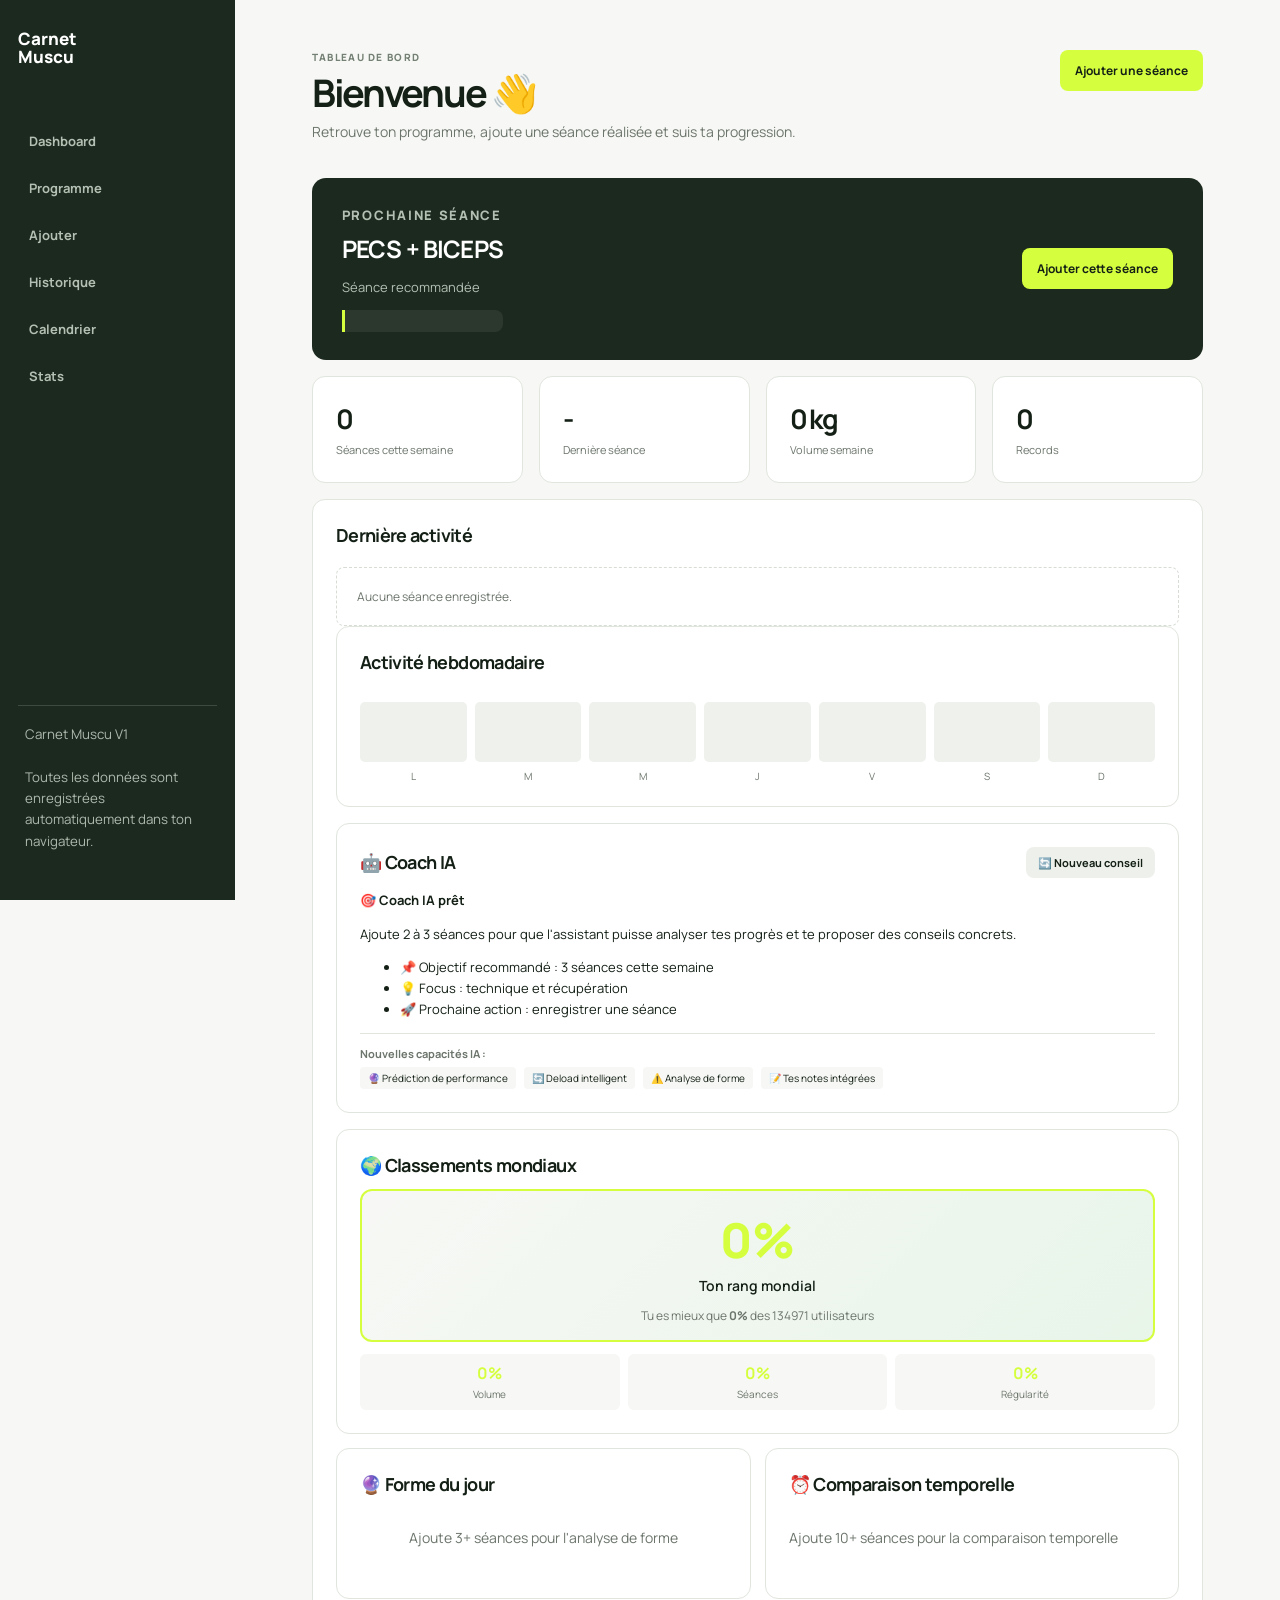
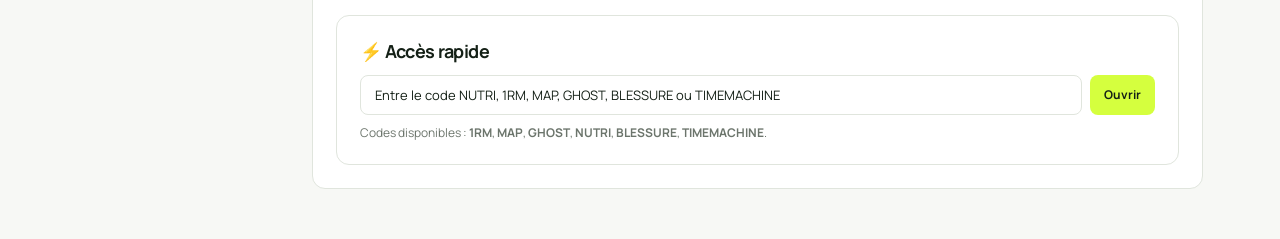
==== index.html @ 8e698a78 "Add files via upload" ====
<!DOCTYPE html>
<html lang="fr">
<head>
    <meta charset="UTF-8">
    <meta name="viewport" content="width=device-width, initial-scale=1.0">
    <title>Carnet Muscu</title>

    <link rel="stylesheet" href="styles.css?v=125">
    
    <!-- Icône pour appli web -->
    <link rel="icon" href="favicon.svg" type="image/svg+xml">
    <link rel="apple-touch-icon" href="favicon.svg">
    <link rel="shortcut icon" href="favicon.svg" type="image/svg+xml">
    
    <!-- Manifest pour PWA -->
    <link rel="manifest" href="manifest.json">
    <meta name="theme-color" content="#1a1a1a">
    <meta name="apple-mobile-web-app-capable" content="yes">
    <meta name="apple-mobile-web-app-status-bar-style" content="black-translucent">
    <meta name="apple-mobile-web-app-title" content="Carnet Muscu">
<style>
.next-tips{margin-top:14px;max-width:620px;padding:11px 13px;border-left:3px solid var(--lime);background:#ffffff12;border-radius:0 8px 8px 0;font-size:12px;color:#e0e9df}.next-tips strong{font-size:11px;text-transform:uppercase;letter-spacing:.04em}.next-tips p{margin:7px 0 0!important;color:#e0e9df!important}.next-tips b{color:white}
.history-tip{margin-top:6px;font-size:11px;line-height:1.4;color:var(--muted)}.history-tip strong{color:var(--ink)}
.map-muscle{cursor:pointer;transition:all 0.3s ease}
.map-muscle:hover{filter:brightness(1.1);transform:scale(1.02)}
.map-muscle.active{animation:pulse 2s infinite}
@keyframes pulse{0%,100%{opacity:1}50%{opacity:0.7}}
.map-muscle.high-intensity{filter:drop-shadow(0 0 8px rgba(76,175,80,0.6))}
.map-muscle.medium-intensity{filter:drop-shadow(0 0 4px rgba(255,152,0,0.4))}
.map-muscle.low-intensity{filter:drop-shadow(0 0 2px rgba(158,158,158,0.3))}
.muscle-tooltip{position:absolute;background:rgba(0,0,0,0.85);color:white;padding:8px 12px;border-radius:6px;font-size:12px;pointer-events:none;z-index:1000;max-width:200px}
.muscle-tooltip strong{display:block;margin-bottom:4px;color:var(--lime)}
</style>
</head>

<body>

<aside>

    <a href="#" class="logo">
        Carnet<br>Muscu
    </a>

    <nav>
        <a href="#" data-page="dashboard">Dashboard</a>
        <a href="#" data-page="programme">Programme</a>
        <a href="#" data-page="log">Ajouter</a>
        <a href="#" data-page="history">Historique</a>
        <a href="#" data-page="calendar">Calendrier</a>
        <a href="#" data-page="stats">Stats</a>
    </nav>

    <small>

        Carnet Muscu V1

        <br><br>

        Toutes les données sont enregistrées
        automatiquement dans ton navigateur.

    </small>

</aside>

<main>

<!-- ================= DASHBOARD ================= -->

<section id="dashboard">

<header>

<div>

<p class="eyebrow">
TABLEAU DE BORD
</p>

<h1>
Bienvenue 👋
</h1>

<p class="sub">
Retrouve ton programme, ajoute une séance réalisée
et suis ta progression.
</p>

</div>

<button
class="btn lime"
id="quickAdd">

Ajouter une séance

</button>

</header>

<div class="next">

<div>

<p class="eyebrow">

PROCHAINE SÉANCE

</p>

<h2 id="nextWorkout">

Pecs + Biceps

</h2>

<p>

Séance recommandée

</p>

<div id="nextWorkoutTips" class="next-tips" aria-live="polite"></div>

</div>

<button
class="btn lime"
data-page="log">

Ajouter cette séance

</button>

</div>

<div class="stats">

<div class="card stat">

<b id="weekSessions">

0

</b>

<span>

Séances cette semaine

</span>

</div>

<div class="card stat">

<b id="lastWorkout">

-

</b>

<span>

Dernière séance

</span>

</div>

<div class="card stat">

<b id="weekVolume">

0 kg

</b>

<span>

Volume semaine

</span>

</div>

<div class="card stat">

<b id="records">

0

</b>

<span>

Records

</span>

</div>

</div>

<div class="card coach-card">

<div class="coach-header">

<div>

<h2>

Dernière activité

</h2>

<div
id="lastActivity" class="empty">Aucune séance enregistrée.</div>

</div>

<div class="card">

<h2>

Activité hebdomadaire

</h2>

<div class="bars">

<div class="bar">

<i></i>

L

</div>

<div class="bar">

<i></i>

M

</div>

<div class="bar">

<i></i>

M

</div>

<div class="bar">

<i></i>

J

</div>

<div class="bar">

<i></i>

V

</div>

<div class="bar">

<i></i>

S

</div>

<div class="bar">

<i class="active"></i>

D

</div>

</div>

</div>

</div>

<div class="card ai-coach" style="margin-top:16px;">

<div style="display:flex;align-items:center;justify-content:space-between;margin-bottom:12px;">

<h2 style="margin:0;">🤖 Coach IA</h2>

<button class="btn" id="refreshAi" style="padding:8px 12px;font-size:11px;">🔄 Nouveau conseil</button>

</div>

<div id="aiReply" style="font-size:13px;line-height:1.6;">

<!-- Rempli par JS -->

</div>

<div style="margin-top:12px;padding-top:12px;border-top:1px solid var(--line);">
<p style="margin:0;font-size:11px;color:var(--muted);"><strong>Nouvelles capacités IA :</strong></p>
<div style="display:flex;gap:8px;flex-wrap:wrap;margin-top:6px;">
<span style="font-size:10px;padding:4px 8px;background:#f7f8f5;border-radius:4px;">🔮 Prédiction de performance</span>
<span style="font-size:10px;padding:4px 8px;background:#f7f8f5;border-radius:4px;">🔄 Deload intelligent</span>
<span style="font-size:10px;padding:4px 8px;background:#f7f8f5;border-radius:4px;">⚠️ Analyse de forme</span>
<span style="font-size:10px;padding:4px 8px;background:#f7f8f5;border-radius:4px;">📝 Tes notes intégrées</span>
</div>
</div>

</div>

<div class="card" style="margin-top:16px;">

<div style="display:flex;align-items:center;justify-content:space-between;margin-bottom:12px;">

<h2 style="margin:0;">🌍 Classements mondiaux</h2>

</div>

<div id="globalRankings" style="font-size:13px;">
<!-- Rempli par JS -->
</div>

</div>

<div style="display:grid;grid-template-columns:repeat(auto-fit,minmax(290px,1fr));gap:14px;margin-top:14px;">

<div class="card">
<div style="display:flex;align-items:center;justify-content:space-between;margin-bottom:12px;">
<h2 style="margin:0;">🔮 Forme du jour</h2>
</div>
<div id="dailyFormPrediction" style="text-align:center;">
<!-- Rempli par JS -->
</div>
</div>

<div class="card">
<div style="display:flex;align-items:center;justify-content:space-between;margin-bottom:12px;">
<h2 style="margin:0;">⏰ Comparaison temporelle</h2>
</div>
<div id="temporalComparison" style="font-size:13px;">
<!-- Rempli par JS -->
</div>
</div>

</div>

<div class="card" style="margin-top:16px;">

<div style="display:flex;align-items:center;justify-content:space-between;margin-bottom:12px;">

<h2 style="margin:0;">⚡ Accès rapide</h2>

</div>

<div style="display:flex;gap:8px;">

<input type="text" id="quickAccessCode" placeholder="Entre le code NUTRI, 1RM, MAP, GHOST, BLESSURE ou TIMEMACHINE" style="flex:1;padding:10px 14px;border:1px solid var(--line);border-radius:8px;font:13px Manrope;color:var(--ink);background:#fff;-webkit-text-fill-color:var(--ink);" autocomplete="off">

<button class="btn lime" id="openQuickAccess" style="padding:10px 14px;">Ouvrir</button>

</div>

<p class="sub" style="margin:9px 0 0;font-size:12px;">Codes disponibles : <b>1RM</b>, <b>MAP</b>, <b>GHOST</b>, <b>NUTRI</b>, <b>BLESSURE</b>, <b>TIMEMACHINE</b>.</p>

</div>

</section>

<!-- ================= PROGRAMME ================= -->

<section
id="programme"
class="hidden">

<header>

<div>

<p class="eyebrow">

PROGRAMME

</p>

<h1>

Ton programme

</h1>

<p class="sub">

Les séances servent de modèle lorsque tu ajoutes
une séance réalisée.

</p>

</div>

<button
class="btn lime"
id="editProgram">

Modifier

</button>

</header>

<div
class="templates"
id="programContainer">

<!-- rempli par JS -->

</div>

</section>
<!-- ================= AJOUT SEANCE ================= -->

<section
id="log"
class="hidden">

<header>

<div>

<p class="eyebrow">
SÉANCE RÉALISÉE
</p>

<h1>
Ajouter une séance
</h1>

<p class="sub">
Remplis tes performances après ton entraînement.
</p>

</div>

</header>

<div class="log">

<div class="card form">

<label>

Date de la séance

<input type="date" id="sessionDate">

</label>

<label>

Choisir une séance

<select id="sessionSelect">

</select>

</label>

<div style="display:flex;gap:8px;margin-top:-4px;flex-wrap:wrap;">
  <button type="button" class="btn" id="createCustomSessionBtn" style="flex:1;padding:8px;font-size:11px;border:1px dashed #aebda3;background:transparent;color:var(--ink);">
    ＋ Nouvelle séance personnalisée
  </button>
  <button type="button" class="btn" id="epAbPresetBtn" style="flex:1;padding:8px;font-size:11px;border:1px dashed #80cbc4;background:transparent;color:var(--ink);display:none;">
    ⚡ Mode rapide Épaules-Abdos
  </button>
</div>

<div id="exerciseLogger">

</div>

<button type="button" class="btn" id="addNewExercise" style="width:100%;margin-top:12px;padding:10px;">
+ Ajouter un nouvel exercice
</button>

<div class="card" style="margin-top:16px;padding:18px;">

<div style="display:flex;justify-content:space-between;align-items:center;margin-bottom:12px;">

<h3 style="margin:0;font-size:15px;">🏃 Exercices supplémentaires (optionnel)</h3>

<button type="button" class="btn" id="addExtraExercise" style="padding:6px 10px;font-size:11px;">+ Ajouter</button>

</div>

<div id="extraExercisesContainer">

<!-- Exercices supplémentaires seront ajoutés ici -->

</div>

</div>

</div>

</div>

<label>

Note générale

<textarea
id="sessionNote"
placeholder="Énergie, sensations, douleurs, remarques...">

</textarea>

</label>

<div class="footer">

<button
class="btn"
id="cancelLog">

Annuler

</button>

<button
class="btn lime"
id="saveSession">

Enregistrer la séance

</button>

</div>

</div>

<div class="card summary">

<h2>

Résumé

</h2>

<p>

Exercices :

<b id="summaryExercises">

0

</b>

</p>

<p>

Séries :

<b id="summarySets">

0

</b>

</p>

<p>

Volume :

<b id="summaryVolume">

0 kg

</b>

</p>

<hr>

<p>

Le programme reste inchangé.
Cette séance sera ajoutée à ton historique.

</p>

</div>

</div>

</section>

<!-- ================= HISTORIQUE ================= -->

<section
id="history"
class="hidden">

<header>

<div>

<p class="eyebrow">
HISTORIQUE
</p>

<h1>

Tes séances

</h1>

<p class="sub">

Toutes tes séances réalisées.

</p>

</div>

</header>

<div
class="card history"
id="historyContainer">

<div class="empty">Aucune séance enregistrée.</div>

</div>

</section>

<!-- ================= CALENDRIER ================= -->

<section
id="calendar"
class="hidden">

<header>

<div>

<p class="eyebrow">

CALENDRIER

</p>

<h1>

Mon calendrier

</h1>

<p class="sub">

Clique sur un jour pour voir ta séance et l’emoji muscle.

</p>

</div>

</header>

<div class="card calendar-card">

<div class="calendar-header">

<button class="btn" id="prevMonth">Précédent</button>

<h2 id="calendarTitle">Juillet 2026</h2>

<button class="btn" id="nextMonth">Suivant</button>

</div>

<div class="calendar-grid" id="calendarGrid"></div>

<div class="calendar-legend">

<span>🦵 Legday</span>

<span>💪 Pecs + Biceps</span>

<span>🦾 Triceps + Dos</span>

<span>🛡️ Épaules + Abdos</span>

</div>

</div>

</section>

<!-- ================= PROGRESSION ================= -->

<section
id="progress"
class="hidden">

<header>

<div>

<p class="eyebrow">

PROGRESSION

</p>

<h1>

Évolution

</h1>

<p class="sub">

Suis tes charges et ton volume.

</p>

</div>

</header>

<div class="card chart">

<label>

Choisir un exercice

<select id="exerciseProgress">

</select>

</label>

<div
class="chartBox"
id="chartBox">

</div>

</div>

</section>

<!-- ================= STATISTIQUES AVANCEES ================= -->

<section id="stats" class="hidden">

<header>
<div>
<p class="eyebrow">STATISTIQUES</p>
<h1>Ta progression</h1>
<p class="sub">Vue d'ensemble, régularité, charge, records et analyses détaillés.</p>
</div>
</header>

<!-- ============ VUE D'ENSEMBLE ============ -->

<div class="stats-grid">
<div class="card">
<h2>Volume · 30 jours</h2>
<b id="monthVolume" style="font-size:32px;color:var(--lime)">0 kg</b>
<p class="sub" style="margin-top:8px">Charge totale déplacée</p>
</div>
<div class="card">
<h2>Série en cours</h2>
<b id="bestDay" style="font-size:28px;color:var(--lime)">0 sem.</b>
<p class="sub" style="margin-top:8px">semaines consécutives actives</p>
</div>
<div class="card">
<h2>Évolution du volume</h2>
<b id="totalStrength" style="font-size:32px;color:var(--lime)">—</b>
<p class="sub" style="margin-top:8px">30 derniers jours vs les 30 précédents</p>
</div>
</div>

<div class="stats-grid" style="margin-top:14px">
<div class="card">
<h2>🏋️ Plus grosse séance</h2>
<b id="bestSessionVolume" style="font-size:28px;color:var(--lime)">—</b>
<p class="sub" id="bestSessionDate" style="margin-top:8px">Aucune séance</p>
</div>
<div class="card">
<h2>💪 Top exo (30j)</h2>
<b id="topExerciseName" style="font-size:18px;color:var(--lime);word-break:break-word;display:block;line-height:1.2;">—</b>
<p class="sub" id="topExerciseVolume" style="margin-top:8px">—</p>
</div>
<div class="card">
<h2>📅 Jour préf.</h2>
<b id="favoriteDay" style="font-size:24px;color:var(--lime)">—</b>
<p class="sub" id="favoriteDayCount" style="margin-top:8px">—</p>
</div>
<div class="card">
<h2>🏆 1RM battus 30j</h2>
<b id="recordsBeatCount" style="font-size:32px;color:var(--lime)">0</b>
<p class="sub" style="margin-top:8px">Records améliorés</p>
</div>
</div>

<!-- ============ ÉVOLUTION CORPORELLE 3D ============ -->
<div class="card" style="margin-top:26px;">
  <h2 style="margin:0;">🧬 Évolution corporelle</h2>
  <p class="sub" style="font-size:11px;margin-top:6px;">Compare ton volume d'entraînement par groupe musculaire entre deux périodes. Hover un muscle pour le détail.</p>
  <div style="display:flex;align-items:center;justify-content:space-between;gap:12px;flex-wrap:wrap;margin:14px 0 8px;">
    <div id="timeComparisonHeadline"></div>
    <select id="timeComparisonSelect" style="padding:6px 10px;border:1px solid var(--line);border-radius:6px;font:12px Manrope;background:#fbfdf8;">
      <option value="1month">30j récents vs 30j précédents</option>
      <option value="3months">3 mois récents vs 3 mois précédents</option>
      <option value="6months">6 mois récents vs 6 mois précédents</option>
      <option value="1year">1 an récent vs 1 an précédent</option>
    </select>
  </div>
  <div id="temporalComparison3D" style="text-align:center;padding:14px 0;"></div>
  <div id="timeComparisonLegend" style="margin-top:4px;"></div>
</div>

<!-- ============ RÉGULARITÉ & PRÉSENCE ============ -->
<p class="eyebrow" style="margin-top:26px;margin-bottom:10px;font-size:11px;">📅 RÉGULARITÉ & PRÉSENCE</p>

<div style="display:grid;grid-template-columns:repeat(auto-fit,minmax(280px,1fr));gap:14px;">
<div class="card">
<h2>📊 Fréquence par jour de semaine</h2>
<p class="sub" style="font-size:11px;margin-top:4px;">Quelle journée tu pousses le plus souvent (historique complet). Le jour courant est mis en évidence.</p>
<div id="weekdayFrequency" style="margin-top:14px;"></div>
</div>
<div class="card">
<h2>📅 Carte d'intensité — 30 derniers jours</h2>
<p class="sub" style="font-size:11px;margin-top:4px;">Plus c'est foncé, plus le tonnage a été lourd ce jour-là.</p>
<div id="weeklyHeatmap" style="margin-top:10px;"></div>
</div>
</div>

<!-- ============ VOLUME & CHARGE ============ -->
<p class="eyebrow" style="margin-top:26px;margin-bottom:10px;font-size:11px;">💪 VOLUME & CHARGE</p>

<div class="card">
<h2>💪 Tonnage par groupe musculaire (30j)</h2>
<p class="sub" style="font-size:11px;margin-top:4px;">Volume ajusté sur les séances qui couvrent plusieurs groupes (Pecs+Biceps : volume compté moitié-moitié).</p>
<div id="muscleGroupBars" style="margin-top:14px;font-size:13px;"></div>
</div>

<div style="display:grid;grid-template-columns:repeat(auto-fit,minmax(290px,1fr));gap:14px;margin-top:14px;">
<div class="card">
<h2>⚖️ Équilibre Push / Pull</h2>
<p class="sub" style="font-size:11px;margin-top:4px;">Rapport de volume pectoraux+triceps+épaules vs dos+biceps sur 30 jours.</p>
<div id="pushPullBalance" style="margin-top:14px;"></div>
</div>
</div>

<div class="card" style="margin-top:14px">
<h2>📈 Tendance mensuelle (12 derniers mois)</h2>
<p class="sub" style="font-size:11px;margin-top:4px;">Ce mois vs mois précédent +12 mois d'historique.</p>
<div id="volumeTrendMoM" style="margin-top:14px;font-size:13px;"></div>
</div>

<!-- ============ RECORDS & PROGRESSION ============ -->
<p class="eyebrow" style="margin-top:26px;margin-bottom:10px;font-size:11px;">🏆 RECORDS & PROGRESSION</p>

<div style="display:grid;grid-template-columns:repeat(auto-fit,minmax(290px,1fr));gap:14px;margin-top:14px;">
<div class="card">
<h2>🚀 En progression rapide</h2>
<p class="sub" style="font-size:11px;margin-top:4px;">Top exercices par croissance du 1RM estimé sur 30 jours vs 30 jours précédents.</p>
<div id="topProgressions" style="margin-top:14px;font-size:13px;"></div>
</div>
<div class="card">
<h2>⚠️ Records fragilisés</h2>
<p class="sub" style="font-size:11px;margin-top:4px;">Exercices dont le pic n'a pas été retrouvé depuis 14 jours ou plus.</p>
<div id="lostRecords" style="margin-top:14px;font-size:13px;"></div>
</div>
</div>

<!-- ============ ANALYSE & RÉFÉRENCES ============ -->
<p class="eyebrow" style="margin-top:26px;margin-bottom:10px;font-size:11px;">🔍 ANALYSE & RÉFÉRENCES</p>

<div style="display:grid;grid-template-columns:repeat(auto-fit,minmax(290px,1fr));gap:14px;">
<div class="card">
<h2>📋 Répartition des séances (30j)</h2>
<p class="sub" style="font-size:11px;margin-top:4px;">Combien de fois chaque séance type sur 30 jours.</p>
<div id="workoutDistribution" style="margin-top:14px;font-size:13px;"></div>
</div>
</div>

<div style="display:grid;grid-template-columns:repeat(auto-fit,minmax(290px,1fr));gap:14px;margin-top:14px;">
<div class="card">
<h2>🏋️ Meilleurs 1RM estimés</h2>
<div id="estimatedRecords" style="margin-top:14px;font-size:13px;"></div>
</div>
<div class="card">
<h2>📊 Repères des 30 derniers jours</h2>
<div id="weeklyBreakdown" style="margin-top:14px;font-size:13px;line-height:1.8">
<!-- rempli par JS -->
</div>
</div>
</div>

<div class="card" style="margin-top:14px">
<div style="display:flex;justify-content:space-between;align-items:center;margin-bottom:16px;">
<h2 style="margin:0;">📊 Progression par exercice</h2>
<select id="exerciseProgressSelect" style="padding:8px;border:1px solid #dce2d9;background:#fbfcfa;border-radius:7px;font:13px Manrope;">
<option value="">Choisir un exercice</option>
</select>
</div>
<div id="exerciseProgressChart" style="height:250px;display:flex;gap:8px;align-items:end;border-bottom:1px solid var(--line);padding:0 10px;">
<div class="empty" style="width:100%;text-align:center;padding:40px;">Sélectionne un exercice pour voir ta progression</div>
</div>
</div>
<div class="card" style="margin-top:14px">
<h2>📈 Volume sur 8 semaines</h2>
<div id="volumeTrend" style="display:grid;grid-template-columns:repeat(8,minmax(28px,1fr));gap:10px;align-items:end;height:210px;margin-top:18px;"></div>
</div>

</div>

</section>

<!-- ================= CARTE CORPORELLE (MAP) ================= -->

<section id="map" class="hidden">

<header>
<div>
<p class="eyebrow">ACCÈS RAPIDE · MAP</p>
<h1>🗺️ Carte corporelle</h1>
<p class="sub">Visualise d'un coup d'œil quels muscles tu as poussés. Tape sur un muscle pour voir le drill-down.</p>
</div>
<div style="display:flex;gap:6px;align-self:flex-start;flex-wrap:wrap;">
<button class="btn" data-map-mode="7j" style="padding:7px 12px;font-size:11px;border:1px solid var(--lime);background:var(--lime);color:#1c291e;font-weight:700;border-radius:8px;">7 derniers jours</button>
<button class="btn" data-map-mode="30j" style="padding:7px 12px;font-size:11px;border:1px solid var(--line);background:transparent;color:var(--muted);border-radius:8px;">30 derniers jours</button>
<button class="btn" data-map-mode="equilibre" style="padding:7px 12px;font-size:11px;border:1px solid var(--line);background:transparent;color:var(--muted);border-radius:8px;">⚖️ Équilibre</button>
</div>
</header>

<div id="mapBalanceBanner" style="display:none;margin-top:14px;"></div>

<div class="card" style="margin-top:14px">
<div style="margin:0 auto;max-width:760px;text-align:center;">
<svg viewBox="0 0 800 640" xmlns="http://www.w3.org/2000/svg" style="width:100%;height:auto;max-height:600px;display:block;" aria-label="Carte corporelle interactive">

<defs>
<radialGradient id="bodyShade" cx="50%" cy="35%" r="75%">
<stop offset="0%" stop-color="#ffffff"/>
<stop offset="100%" stop-color="#eef1eb"/>
</radialGradient>
</defs>

<!-- ================= AVANT ================= -->
<g id="front-view">

<!-- HEAD: oval head shape -->
<path d="M 198,40 Q 198,30 220,30 Q 242,30 242,40 L 246,75 Q 244,95 220,98 Q 196,95 194,75 Z" fill="url(#bodyShade)" stroke="#8d9d8d" stroke-width="1.5" stroke-linejoin="round"/>

<!-- NECK -->
<path d="M 207,95 L 233,95 L 235,118 L 205,118 Z" fill="url(#bodyShade)" stroke="#8d9d8d" stroke-width="1.5" stroke-linejoin="round"/>

<!-- TORSO OUTLINE: V-taper athletic body -->
<path d="M 145,140 Q 175,118 205,118 L 235,118 Q 265,118 295,140 L 290,260 Q 285,300 260,330 Q 235,345 220,345 Q 205,345 180,330 Q 155,300 150,260 L 145,140 Z" fill="url(#bodyShade)" stroke="#8d9d8d" stroke-width="1.5" stroke-linejoin="round"/>

<!-- EPAULES -->
<path class="map-muscle" data-muscle="epaules" d="M 150,160 Q 138,138 158,132 L 198,140 Q 192,165 178,185 Q 158,190 150,178 Z" fill="transparent" stroke="#8d9d8d" stroke-width="1.5" style="cursor:pointer;transition:fill 0.3s;"/>
<path class="map-muscle" data-muscle="epaules" d="M 290,160 Q 302,138 282,132 L 242,140 Q 248,165 262,185 Q 282,190 290,178 Z" fill="transparent" stroke="#8d9d8d" stroke-width="1.5" style="cursor:pointer;transition:fill 0.3s;"/>

<!-- PECS: organic curve with center groove -->
<path class="map-muscle" data-muscle="pecs" d="M 180,160 Q 200,148 220,148 Q 240,148 260,160 Q 272,175 268,200 Q 258,220 240,228 Q 220,234 200,228 Q 182,220 172,200 Q 168,175 180,160 Z" fill="transparent" stroke="#8d9d8d" stroke-width="1.5" style="cursor:pointer;transition:fill 0.3s;"/>
<line x1="220" y1="150" x2="220" y2="228" stroke="#8d9d8d" stroke-width="0.8" opacity="0.55"/>

<!-- BICEPS: organic teardrop with elbow taper -->
<path class="map-muscle" data-muscle="biceps" d="M 148,160 Q 138,200 142,235 Q 148,260 158,258 Q 166,225 164,185 Q 162,168 158,162 Z" fill="transparent" stroke="#8d9d8d" stroke-width="1.5" style="cursor:pointer;transition:fill 0.3s;"/>
<path class="map-muscle" data-muscle="biceps" d="M 292,160 Q 302,200 298,235 Q 292,260 282,258 Q 274,225 276,185 Q 278,168 282,162 Z" fill="transparent" stroke="#8d9d8d" stroke-width="1.5" style="cursor:pointer;transition:fill 0.3s;"/>

<!-- FOREARMS: narrower tapered -->
<path d="M 158,258 Q 152,290 148,335 Q 152,352 158,350 Q 162,310 162,278 Z" fill="url(#bodyShade)" stroke="#8d9d8d" stroke-width="1.5" stroke-linejoin="round"/>
<path d="M 282,258 Q 288,290 292,335 Q 288,352 282,350 Q 278,310 278,278 Z" fill="url(#bodyShade)" stroke="#8d9d8d" stroke-width="1.5" stroke-linejoin="round"/>

<!-- ABDOS: 6-pack style with horizontal divisions -->
<rect class="map-muscle" data-muscle="abdos" x="190" y="232" width="60" height="100" rx="8" fill="transparent" stroke="#8d9d8d" stroke-width="1.5" style="cursor:pointer;transition:fill 0.3s;"/>
<line x1="190" y1="257" x2="250" y2="257" stroke="#8d9d8d" stroke-width="0.8" opacity="0.55"/>
<line x1="190" y1="282" x2="250" y2="282" stroke="#8d9d8d" stroke-width="0.8" opacity="0.55"/>
<line x1="190" y1="307" x2="250" y2="307" stroke="#8d9d8d" stroke-width="0.8" opacity="0.55"/>
<line x1="220" y1="232" x2="220" y2="332" stroke="#8d9d8d" stroke-width="0.8" opacity="0.55"/>

<!-- QUADS: organic teardrop -->
<path class="map-muscle" data-muscle="jambes" d="M 175,345 Q 162,400 178,490 Q 188,510 202,505 Q 208,460 200,395 Q 196,360 188,345 Z" fill="transparent" stroke="#8d9d8d" stroke-width="1.5" style="cursor:pointer;transition:fill 0.3s;"/>
<path class="map-muscle" data-muscle="jambes" d="M 265,345 Q 278,400 262,490 Q 252,510 238,505 Q 232,460 240,395 Q 244,360 252,345 Z" fill="transparent" stroke="#8d9d8d" stroke-width="1.5" style="cursor:pointer;transition:fill 0.3s;"/>

<!-- CALVES: visible bulge -->
<path d="M 184,510 Q 174,548 180,578 Q 188,594 200,588 Q 206,560 200,520 Q 196,512 192,508 Z" fill="url(#bodyShade)" stroke="#8d9d8d" stroke-width="1.5" stroke-linejoin="round"/>
<path d="M 256,510 Q 266,548 260,578 Q 252,594 240,588 Q 234,560 240,520 Q 244,512 248,508 Z" fill="url(#bodyShade)" stroke="#8d9d8d" stroke-width="1.5" stroke-linejoin="round"/>

<!-- GROUND line -->
<line x1="160" y1="600" x2="280" y2="600" stroke="#8d9d8d" stroke-width="1" opacity="0.35"/>
</g>

<text x="220" y="625" text-anchor="middle" font-size="11" font-weight="700" fill="#6c756c" font-family="Manrope,system-ui,sans-serif">AVANT</text>

<!-- ================= ARRIÈRE ================= -->
<g transform="translate(440,0)">

<!-- HEAD back (with hair-line suggestion) -->
<path d="M 198,40 Q 198,30 220,30 Q 242,30 242,40 L 246,72 Q 246,82 232,84 L 208,84 Q 194,82 194,72 Z" fill="url(#bodyShade)" stroke="#8d9d8d" stroke-width="1.5" stroke-linejoin="round"/>
<path d="M 200,46 Q 220,38 240,46" stroke="#8d9d8d" stroke-width="0.8" fill="none" opacity="0.6"/>

<!-- NECK -->
<path d="M 207,95 L 233,95 L 235,118 L 205,118 Z" fill="url(#bodyShade)" stroke="#8d9d8d" stroke-width="1.5" stroke-linejoin="round"/>

<!-- TORSO OUTLINE -->
<path d="M 145,140 Q 175,118 205,118 L 235,118 Q 265,118 295,140 L 290,260 Q 285,300 260,330 Q 235,345 220,345 Q 205,345 180,330 Q 155,300 150,260 L 145,140 Z" fill="url(#bodyShade)" stroke="#8d9d8d" stroke-width="1.5" stroke-linejoin="round"/>

<!-- DOS: trapèzes + lats V-shape -->
<path class="map-muscle" data-muscle="dos" d="M 175,118 Q 220,108 245,118 L 295,160 Q 295,200 290,260 Q 280,295 245,318 L 220,320 L 195,318 Q 160,295 150,260 Q 145,200 145,160 Z" fill="transparent" stroke="#8d9d8d" stroke-width="1.5" style="cursor:pointer;transition:fill 0.3s;"/>
<path d="M 200,200 Q 195,240 200,295" stroke="#8d9d8d" stroke-width="0.8" fill="none" opacity="0.5"/>
<path d="M 240,200 Q 245,240 240,295" stroke="#8d9d8d" stroke-width="0.8" fill="none" opacity="0.5"/>

<!-- TRICEPS -->
<path class="map-muscle" data-muscle="triceps" d="M 148,160 Q 138,200 142,235 Q 148,260 158,258 Q 166,225 164,185 Q 162,168 158,162 Z" fill="transparent" stroke="#8d9d8d" stroke-width="1.5" style="cursor:pointer;transition:fill 0.3s;"/>
<path class="map-muscle" data-muscle="triceps" d="M 292,160 Q 302,200 298,235 Q 292,260 282,258 Q 274,225 276,185 Q 278,168 282,162 Z" fill="transparent" stroke="#8d9d8d" stroke-width="1.5" style="cursor:pointer;transition:fill 0.3s;"/>

<!-- FOREARMS back -->
<path d="M 158,258 Q 152,290 148,335 Q 152,352 158,350 Q 162,310 162,278 Z" fill="url(#bodyShade)" stroke="#8d9d8d" stroke-width="1.5" stroke-linejoin="round"/>
<path d="M 282,258 Q 288,290 292,335 Q 288,352 282,350 Q 278,310 278,278 Z" fill="url(#bodyShade)" stroke="#8d9d8d" stroke-width="1.5" stroke-linejoin="round"/>

<!-- GLUTES: organic with center crease -->
<path class="map-muscle" data-muscle="jambes" d="M 165,328 Q 158,360 172,400 Q 200,420 220,418 Q 240,420 268,400 Q 282,360 275,328 Q 250,322 220,322 Q 190,322 165,328 Z" fill="transparent" stroke="#8d9d8d" stroke-width="1.5" style="cursor:pointer;transition:fill 0.3s;"/>
<path d="M 220,325 L 220,415" stroke="#8d9d8d" stroke-width="0.8" fill="none" opacity="0.55"/>

<!-- HAMS -->
<path class="map-muscle" data-muscle="jambes" d="M 175,418 Q 162,470 178,545 Q 188,562 202,555 Q 208,510 200,450 Q 196,425 188,418 Z" fill="transparent" stroke="#8d9d8d" stroke-width="1.5" style="cursor:pointer;transition:fill 0.3s;"/>
<path class="map-muscle" data-muscle="jambes" d="M 265,418 Q 278,470 262,545 Q 252,562 238,555 Q 232,510 240,450 Q 244,425 252,418 Z" fill="transparent" stroke="#8d9d8d" stroke-width="1.5" style="cursor:pointer;transition:fill 0.3s;"/>

<!-- CALVES back -->
<path d="M 184,555 Q 174,592 180,615 Q 188,628 200,622 Q 206,598 200,565 Z" fill="url(#bodyShade)" stroke="#8d9d8d" stroke-width="1.5" stroke-linejoin="round"/>
<path d="M 256,555 Q 266,592 260,615 Q 252,628 240,622 Q 234,598 240,565 Z" fill="url(#bodyShade)" stroke="#8d9d8d" stroke-width="1.5" stroke-linejoin="round"/>

<!-- GROUND line -->
<line x1="160" y1="630" x2="280" y2="630" stroke="#8d9d8d" stroke-width="1" opacity="0.35"/>
</g>

<text x="660" y="655" text-anchor="middle" font-size="11" font-weight="700" fill="#6c756c" font-family="Manrope,system-ui,sans-serif">ARRIÈRE</text>

</svg>
</div>

<div id="mapLegend" style="margin-top:14px;"></div>

</div>

<div class="card" style="margin-top:14px">
<h2 style="margin:0 0 12px;font-size:14px;">📋 Détail du muscle sélectionné</h2>
<div id="mapDetailPanel">
<p class="sub" style="text-align:center;padding:24px 0;margin:0;">👆 Tape sur un muscle pour voir le détail (charge, séances, exercices associés).</p>
</div>
</div>

</section>

<!-- ================= CALCULATEUR 1RM ================= -->

<section id="calculator" class="hidden">

<header>
<div>
<p class="eyebrow">CALCULATEUR 1RM</p>
<h1>Estime ton max</h1>
<p class="sub">Calcule ta répétition maximale à partir de tes séances travaillées</p>
</div>
</header>

<div class="card">
<h2 style="margin-bottom:20px;">🏋️ Calculateur 1RM</h2>

<div style="display:grid;gap:16px;max-width:400px;">

<label>
Exercice
<select id="calcExercise" style="width:100%;padding:12px;border:1px solid var(--line);border-radius:8px;font:14px Manrope;">
<option value="">Sélectionne un exercice</option>
</select>
</label>

<label>
Charge soulevée (kg)
<input type="number" id="calcWeight" step="0.5" placeholder="Ex: 80" style="width:100%;padding:12px;border:1px solid var(--line);border-radius:8px;font:14px Manrope;">
</label>

<label>
Répétitions effectuées
<input type="number" id="calcReps" placeholder="Ex: 6" style="width:100%;padding:12px;border:1px solid var(--line);border-radius:8px;font:14px Manrope;">
</label>

<button class="btn lime" id="calculate1RM" style="width:100%;padding:14px;">
Calculer et sauvegarder
</button>

</div>

<div id="calcResult" style="display:none;margin-top:24px;padding:20px;background:#f7f8f5;border-radius:12px;">

<h3 style="margin:0 0 12px;font-size:16px;">📊 Résultat</h3>

<div style="display:grid;grid-template-columns:repeat(2,1fr);gap:12px;">

<div style="text-align:center;padding:12px;background:white;border-radius:8px;">
<b id="result1RM" style="display:block;font-size:28px;color:var(--lime);font-weight:700;">0 kg</b>
<span style="font-size:12px;color:var(--muted);">1RM estimé</span>
</div>

<div style="text-align:center;padding:12px;background:white;border-radius:8px;">
<b id="resultFormula" style="display:block;font-size:14px;color:var(--ink);font-weight:600;">Epley</b>
<span style="font-size:12px;color:var(--muted);">Formule utilisée</span>
</div>

</div>

<div style="margin-top:16px;">
<h4 style="margin:0 0 8px;font-size:14px;">📈 Pourcentages recommandés</h4>
<div style="display:grid;gap:8px;font-size:13px;">
<div style="display:flex;justify-content:space-between;padding:8px;background:white;border-radius:6px;">
<span>90% (force)</span>
<b id="p90">0 kg</b>
</div>
<div style="display:flex;justify-content:space-between;padding:8px;background:white;border-radius:6px;">
<span>80% (hypertrophie)</span>
<b id="p80">0 kg</b>
</div>
<div style="display:flex;justify-content:space-between;padding:8px;background:white;border-radius:6px;">
<span>70% (endurance)</span>
<b id="p70">0 kg</b>
</div>
<div style="display:flex;justify-content:space-between;padding:8px;background:white;border-radius:6px;">
<span>60% (volume)</span>
<b id="p60">0 kg</b>
</div>
</div>
</div>

</div>

</div>

<div class="card" style="margin-top:20px;">
<h2 style="margin-bottom:12px;">📚 Formules utilisées</h2>
<div style="font-size:13px;line-height:1.6;color:var(--muted);">

<p style="margin:0 0 8px;"><strong>Epley</strong> : 1RM = poids × (1 + reps/30)</p>
<p style="margin:0 0 8px;"><strong>Brzycki</strong> : 1RM = poids × 36/(37-reps)</p>
<p style="margin:0;"><strong>Note</strong> : Ces estimations sont approximatives. La vraie 1RM doit être testée avec une répétition maximale stricte.</p>

</div>
</div>

<div class="card" style="margin-top:20px;">
<h2 style="margin-bottom:12px;">📈 Historique des 1RM</h2>
<div id="maxHistory" class="empty">Aucun 1RM enregistré.</div>
</div>

</section>

<!-- ============== TONY (accès rapide secret) ============== -->
<section id="tony" style="display:none;max-width:520px;margin:60px auto;padding:0;">
  <div style="background:#1a1a1a;border:2px solid #b8e94c;border-radius:18px;padding:60px 32px;text-align:center;box-shadow:0 8px 32px rgba(184,233,76,0.15);">
    <p style="color:#b8e94c;font-size:11px;letter-spacing:0.18em;text-transform:uppercase;margin:0 0 18px;font-weight:600;">accès restreint</p>
    <h1 style="color:#fff;font-size:42px;margin:0 0 14px;font-weight:700;letter-spacing:-0.02em;">Coucou Tony 👋</h1>
    <p style="color:#9aa99a;font-size:14px;margin:0;line-height:1.5;">Tu as trouvé le code secret. Continue à pousser ! 🦾</p>
    <button data-page="dashboard" class="btn lime" style="margin-top:32px;display:inline-block;">Retour au dashboard</button>
  </div>
</section>

<!-- ================= QUICK NUTRITION ================= -->
<section id="nutrition" class="hidden">
  <header>
    <div>
      <p class="eyebrow">ACCÈS RAPIDE · NUTRI</p>
      <h1>🥗 Recap nutrition IA</h1>
      <p class="sub">Dis-moi ce que tu as mangé dans la journée — l'IA locale t'analyse : macros, score sur 10 et conseils personnalisés tied à ta séance du jour.</p>
      <p class="sub" style="margin-top:6px;font-size:11px;">💡 Le même analyseur considère aussi ton dernier entraînement : séance aujourd'hui = priorité protéines + glucides, séance hier = récupération, sinon repos = lipides + légumes.</p>
      <p class="sub" style="margin-top:6px;font-size:11px;">🔑 <b>Code d'accès rapide</b> : tapez <b>NUTRI</b> (ou MANGER / REPAS / ALIM / NUTRITION) dans le champ « accès rapide » en bas du dashboard pour ouvrir cette page à tout moment.</p></p>
    </div>
    <div style="display:flex;gap:6px;align-self:flex-start;flex-wrap:wrap;">
      <button class="btn" data-nutri-tab="analyze" style="padding:7px 12px;font-size:11px;border:1px solid var(--lime);background:var(--lime);color:#1c291e;font-weight:700;border-radius:8px;">Analyser</button>
      <button class="btn" data-nutri-tab="history" style="padding:7px 12px;font-size:11px;border:1px solid var(--line);background:transparent;color:var(--muted);border-radius:8px;">Historique</button>
    </div>
  </header>

  <div id="nutriAnalyzeTab">
    <div class="card" style="margin-top:14px;">
      <div style="display:flex;justify-content:space-between;align-items:flex-start;gap:10px;flex-wrap:wrap;margin-bottom:10px;">
        <h2 style="margin:0;font-size:16px;">Qu'as-tu mangé aujourd'hui ?</h2>
        <div style="display:flex;gap:6px;flex-wrap:wrap;">
          <button class="btn lime" id="nutriSample" style="padding:7px 12px;font-size:11px;">Exemple</button>
          <button class="btn" id="nutriClearBtn" style="padding:7px 12px;font-size:11px;">Effacer</button>
        </div>
      </div>
      <textarea id="nutriInput" placeholder="Un aliment ou un repas par ligne. Ex :&#10;matin : 2 tartines pain complet + beurre de cacahuète + banane&#10;midi : 150 g poulet + riz basmati + brocoli&#10;16h : skyr + myrtilles&#10;soir : pates completes + parmesan + 1 verre de vin" style="width:100%;min-height:140px;padding:12px;border:1px solid var(--line);border-radius:10px;font:13px Manrope;resize:vertical;line-height:1.5;"></textarea>
      <div style="display:flex;justify-content:space-between;align-items:center;margin-top:10px;gap:10px;flex-wrap:wrap;">
        <span style="font-size:11px;color:var(--muted);">Astuce : précise les quantités (150g de poulet, 2 bols de riz…) pour une estimation plus juste. <b>⌘/Ctrl + Enter</b> pour analyser.</span>
        <div style="display:flex;align-items:center;gap:8px;flex-wrap:wrap;">
          <label style="display:flex;align-items:center;gap:6px;font-size:11px;color:var(--muted);font-weight:600;"><span>📅</span><input type="date" id="nutriDateInput" style="padding:7px 10px;font:13px Manrope;font-weight:600;border:1px solid var(--line);border-radius:8px;background:#fff;color:var(--text);"></label>
          <button class="btn lime" id="nutriAnalyzeBtn" style="padding:9px 18px;font-size:13px;">Analyser 🥗</button>
        </div>
      </div>
    </div>

    <div id="nutriResult" style="margin-top:14px;">
      <div class="card" style="text-align:center;color:var(--muted);padding:28px 16px;">
        <div style="font-size:32px;margin-bottom:6px;">✍️</div>
        <div style="font:600 14px Manrope;color:var(--ink);">Prêt à analyser ta journée</div>
        <div style="font-size:12px;margin-top:6px;">Écris au moins 2-3 repas, ou clique sur <b>Exemple</b>.</div>
      </div>
    </div>
  </div>

  <div id="nutriHistoryTab" class="hidden">
    <div class="card" style="margin-top:14px;">
      <h2 style="margin:0;font-size:16px;margin-bottom:12px;">📅 Historique des analyses</h2>
      <div id="nutriHistoryList" style="max-height:400px;overflow-y:auto;">
        <div class="empty" style="text-align:center;padding:32px;color:var(--muted);">Aucune analyse enregistrée</div>
      </div>
    </div>
  </div>
</section>

<!-- ================= INJURY PREDICTION ================= -->
<section id="blessure" class="hidden">
  <header>
    <div>
      <p class="eyebrow">ACCÈS RAPIDE · BLESSURE</p>
      <h1>🩺 Prédiction de blessure IA</h1>
      <p class="sub">L'IA scanne tes 8 dernières semaines et détecte 5 patterns dangereux avant que la blessure arrive. Score de risque 0-100 + actions concrètes.</p>
      <p class="sub" style="margin-top:6px;font-size:11px;">🔑 <b>Codes d'accès rapide</b> : tape <b>BLESSURE</b> (ou INJURY / RISK / SANTE / SANTÉ / PREVENTION) dans le champ en bas du dashboard.</p>
    </div>
  </header>
  <div class="card" style="margin-top:14px;">
    <div class="tm-toolbar">
      <h2 style="margin:0;font-size:16px;">Analyse de risque</h2>
      <button class="btn lime" id="injuryRefreshBtn" style="padding:7px 12px;font-size:11px;">🔄 Recalculer</button>
    </div>
    <div id="injuryRiskPanel" style="margin-top:18px;"></div>
    <p class="nutri-disclaimer">⚠️ Estimation heuristique basée sur tes 8 dernières semaines. Ne remplace pas un avis médical.</p>
  </div>
</section>

<!-- ================= TIME MACHINE ================= -->
<section id="timemachine" class="hidden">
  <header>
    <div>
      <p class="eyebrow">ACCÈS RAPIDE · TIMEMACHINE</p>
      <h1>⏳ Time Machine — projette ton futur toi</h1>
      <p class="sub">Choisis un objectif (exo + cible + horizon). L'IA extrapole ta progression historique avec un modèle réaliste (plateau intégré) et te sort un plan hebdo + reality check.</p>
      <p class="sub" style="margin-top:6px;font-size:11px;">🔑 <b>Codes d'accès rapide</b> : tape <b>TIMEMACHINE</b> (ou FUTUR / PROJECTION / GOAL / OBJECTIF) dans le champ en bas du dashboard.</p>
    </div>
  </header>
  <div class="card" style="margin-top:14px;">
    <div class="tm-toolbar">
      <h2 style="margin:0;font-size:16px;">Configurer l'objectif</h2>
      <button class="btn lime" id="tmSampleBtn" style="padding:7px 12px;font-size:11px;">📋 Exemple</button>
    </div>
    <div class="tm-form">
      <label>
        Exercice à projeter
        <select id="tmExo"></select>
      </label>
      <label>
        Valeur actuelle (kg)
        <input type="number" id="tmCurrent" step="0.5" placeholder="ex: 80">
      </label>
      <label>
        🎯 Cible (kg)
        <input type="number" id="tmTarget" step="0.5" placeholder="ex: 100">
      </label>
      <label>
        Horizon
        <select id="tmHorizon">
          <option value="13">3 mois (13 sem)</option>
          <option value="26" selected>6 mois (26 sem)</option>
          <option value="52">12 mois (52 sem)</option>
        </select>
      </label>
      <button class="btn lime" id="tmComputeBtn" style="padding:12px;font-size:13px;grid-column:1/-1;">🚀 PROJETER LA COURBE</button>
    </div>
    <div id="timeMachinePanel" style="margin-top:24px;"></div>
    <p class="nutri-disclaimer">Modèle : régression linéaire amortie des 8 dernières semaines · Gain(t) = pente × t / (1 + 0.10×t) → plateau réaliste. Ne remplace pas l'avis d'un coach.</p>
  </div>
</section>

<!-- ================= GHOST PROTOCOL ================= -->

<section
id="ghost"
class="hidden">

<header>

<div>

<p class="eyebrow">
GHOST PROTOCOL
</p>

<h1>
Toi contre toi 👻
</h1>

<p class="sub">
Affronte la version passée de toi-même, série par série.
</p>

</div>

<button class="btn lime" data-page="dashboard">

Retour au dashboard

</button>

</header>

<div class="card ghost-dashboard">

<p style="margin:0 0 12px;color:var(--muted);font-size:13px;line-height:1.5;">Pour chaque exercice, le protocole compare tes sets à ceux de ta <b>dernière séance</b> qui contenait le même mouvement. Tu vois colonne « Toi » vs « Fantôme » avec verdict par série ( ✅ / ❌ / ≈ ) plus un verdict global par exercice et un bilan global en haut.</p>

<div id="ghostStatsContainer"></div>

</div>

</section>

</main>

<nav class="mobile-nav">
  <a href="#" data-page="dashboard">Dashboard</a>
  <a href="#" data-page="programme">Programme</a>
  <a href="#" data-page="log">Ajouter</a>
  <a href="#" data-page="history">Historique</a>
  <a href="#" data-page="calendar">Calendrier</a>
  <a href="#" data-page="stats">Stats</a>
</nav>

<!-- ================= MODAL PROGRAMME ================= -->

<dialog id="programModal">

<form method="dialog">

<button
class="close">

×

</button>

<h2>

Modifier le programme

</h2>

<p class="sub">

Ajoute ou modifie tes exercices.

</p>

<div id="programEditor">

</div>

<div class="actions">

<button
class="btn"
value="cancel">

Annuler

</button>

<button
class="btn lime"
id="saveProgram">

Sauvegarder

</button>

</div>

</form>

</dialog>

<dialog id="calendarModal">

<form method="dialog">

<button class="close">

×

</button>

<div id="calendarModalContent"></div>

</form>

</dialog>

<dialog id="newSessionModal">
<form method="dialog" id="newSessionForm">
<button type="button" class="close" id="closeNewSession">×
</button>

<h2>＋ Nouvelle séance</h2>

<p class="sub">
Crée un modèle de séance (ex : Séance Élastique, Full Body...) pour l'ajouter au programme et pouvoir la logger depuis l'écran "Ajouter".
</p>

<label>
Nom de la séance
<input type="text" id="newSessionName" placeholder="Ex : Séance Élastique, Full Body, Mobilité..." maxlength="40">
</label>

<label>
Type d'exercices par défaut
<select id="newSessionType">
<option value="weight">⚖️ Poids (haltères, machines)</option>
<option value="elastic">➰ Élastique (résistance par niveau)</option>
<option value="time">⏱️ Temps (gainage, mobilité)</option>
</select>
</label>

<p class="sub" style="font-size:11px;margin-top:6px;">
Tu pourras changer le type de chaque exercice individuellement, ajouter ou supprimer des exercices, et grouper en circuits/super-sets une fois la séance créée.
</p>

<div class="actions">
<button type="button" class="btn" value="cancel" id="cancelNewSession">Annuler</button>
<button type="submit" class="btn lime" id="confirmNewSession">
Créer la séance
</button>
</div>

</form>
</dialog>

<dialog id="sessionEditModal">

<form method="dialog" id="sessionEditForm">

<button type="button" class="close" id="closeSessionEdit">

×

</button>

<h2>Modifier la séance</h2>

<div id="sessionEditContent"></div>

<div class="actions">

<button type="button" class="btn" id="cancelSessionEdit">

Annuler

</button>

<button type="submit" class="btn lime" id="saveSessionEdit">

Enregistrer

</button>

</div>

</form>

</dialog>

<script src="stats-gallery.js?v=99"></script>
<script src="app.js?v=125"></script>
<script src="ai-improved.js?v=85"></script>
<script src="stats-progress.js?v=85"></script>
<script src="stats-extended.js?v=85"></script>
<script src="quickmap.js?v=85"></script>
<script src="quickghost.js?v=65"></script>
<script src="quicknutrition.js?v=123"></script>
<script src="quickinjuryprediction.js?v=108"></script>
<script src="quicktimemachine.js?v=108"></script>

</body>

</html>
---- styles.css ----
@import url('https://fonts.googleapis.com/css2?family=Manrope:wght@400;600;700;800&display=swap');:root{--ink:#142016;--green:#1c291e;--lime:#d5ff3e;--line:#e0e5dd;--muted:#6c756c;--bg:#f7f8f5}*{box-sizing:border-box}body{margin:0;font-family:Manrope,Arial;background:var(--bg);color:var(--ink)}aside{position:fixed;inset:0 auto 0 0;width:235px;background:var(--green);color:#e9f0e8;padding:30px 18px;display:flex;flex-direction:column}.logo{font-weight:800;font-size:17px;display:flex;gap:10px;align-items:center;color:white;text-decoration:none;line-height:1.05}.logo:first-letter{background:var(--lime);color:var(--green);padding:7px 10px;border-radius:9px}nav{display:grid;gap:7px;margin-top:55px}nav a{color:#b5c0b4;text-decoration:none;padding:11px;border-radius:8px;font-size:13px;font-weight:700}nav a:hover{background:#334037;color:white}aside small{margin-top:auto;color:#aeb9ae;border-top:1px solid #3d4a40;padding:18px 7px;line-height:1.6}main{margin-left:235px;max-width:1420px;padding:50px clamp(25px,6vw,85px)}header{display:flex;justify-content:space-between;align-items:start;gap:18px;margin-bottom:29px}.eyebrow{font-size:10px;font-weight:800;letter-spacing:.13em;text-transform:uppercase;color:#748074;margin:0 0 8px}h1{font-size:38px;letter-spacing:-.06em;margin:0;line-height:1.1}h2{font-size:18px;margin:0;letter-spacing:-.035em}.sub{font-size:14px;color:var(--muted);margin:8px 0}.hidden{display:none}.btn{border:0;text-decoration:none;background:#eef1eb;color:var(--ink);padding:12px 15px;border-radius:8px;font:700 12px Manrope;cursor:pointer;display:inline-flex;align-items:center;justify-content:center}.lime{background:var(--lime)}.lime:hover{background:#c2eb30}.ghost{margin-top:15px}.full{width:100%;margin-top:18px}.next{padding:28px 30px;background:var(--green);color:white;border-radius:14px;display:flex;justify-content:space-between;align-items:center}.next .eyebrow,.next p:not(.eyebrow){color:#b4c0b4}.next h2{font-size:24px}.next p{font-size:13px}.stats{display:grid;grid-template-columns:repeat(4,1fr);gap:16px;margin:16px 0}.card{background:white;border:1px solid var(--line);border-radius:13px;padding:23px}.stat b{display:block;font-size:27px;letter-spacing:-.07em}.stat span{font-size:11px;color:var(--muted)}.grid{display:grid;grid-template-columns:1fr 1fr;gap:16px}.empty{border:1px dashed #d7ddd4;color:var(--muted);padding:20px;border-radius:8px;font-size:12px;margin-top:20px}.bars{display:flex;gap:8px;justify-content:space-between;margin-top:28px}.bar{flex:1;text-align:center;font-size:10px;color:var(--muted)}.bar i{display:block;height:60px;background:#eef1ec;border-radius:5px;margin-bottom:7px}.bar i.active{background:var(--lime)}.templates{display:grid;grid-template-columns:repeat(2,minmax(0,1fr));gap:16px}.template h2{margin:4px 0 15px}.exercise{border-top:1px solid var(--line);padding:9px 0;font-size:12px;display:flex;justify-content:space-between;gap:8px}.exercise span{color:var(--muted);white-space:nowrap}.footer{display:flex;justify-content:flex-end;gap:8px;margin-top:15px}.delete{background:none;border:0;color:#ad4238;font:700 11px Manrope;cursor:pointer}.log{display:grid;grid-template-columns:1fr 260px;gap:16px;align-items:start}.form{padding:25px}.row{display:grid;grid-template-columns:1fr 170px;gap:13px}label{display:grid;gap:6px;font-size:11px;font-weight:800}input,select,textarea{border:1px solid #dce2d9;background:#fbfcfa;border-radius:7px;padding:9px;font:13px Manrope;color:var(--ink);width:100%}textarea{resize:vertical;min-height:85px}.logged{border-top:1px solid var(--line);padding:18px 0}.logged h3{font-size:14px;margin:0 0 9px}.logged table{width:100%;border-collapse:collapse;font-size:12px}.logged th{text-align:left;color:var(--muted);font-size:9px;text-transform:uppercase;padding:5px}.logged td{padding:4px}.remove{border:0;background:none;color:#9ca69b;font-size:16px;cursor:pointer}.addset{border:0;background:none;color:#426e22;font:700 11px Manrope;padding:9px 5px;cursor:pointer}.summary{position:sticky;top:18px;font-size:12px;color:var(--muted)}.summary b{font-size:18px;color:var(--ink);margin-right:5px}.summary hr{border:0;border-top:1px solid var(--line);margin:14px 0}.summary label{margin-top:20px}.history{display:grid;gap:10px}.historyItem{cursor:pointer;display:grid;grid-template-columns:140px 1fr auto;align-items:center;gap:15px}.historyItem time,.historyItem span{font-size:12px;color:var(--muted)}.historyItem b{font-size:15px}.chart label{max-width:260px}.chartBox{height:260px;margin-top:30px;display:flex;gap:10px;align-items:end;border-bottom:1px solid var(--line);padding:0 10px}.point{flex:1;height:100%;display:flex;justify-content:end;flex-direction:column;align-items:center;min-width:35px}.point i{width:30px;max-width:100%;background:var(--lime);border-radius:5px 5px 0 0;position:relative}.point b{position:absolute;top:-19px;font-size:9px;white-space:nowrap}.point span{font-size:9px;color:var(--muted);padding-top:7px}dialog{border:0;border-radius:14px;width:min(680px,calc(100vw - 25px));box-shadow:0 20px 70px #0005}dialog::backdrop{background:#13201499}dialog form{padding:25px}.close{float:right;border:0;background:none;font-size:25px;cursor:pointer}.prog{display:grid;grid-template-columns:1fr 65px 85px 90px 28px;gap:8px;border-top:1px solid var(--line);padding:13px 0}.prog label{font-size:9px}.actions{border-top:1px solid var(--line);margin-top:21px;padding-top:19px;display:flex;justify-content:flex-end;gap:8px}.mobile-nav{display:none}@media(max-width:760px){aside{display:none}main{margin:0;padding:16px 14px 92px;max-width:none}h1{font-size:32px}h2{font-size:18px}header{display:flex;flex-direction:column;align-items:flex-start;gap:18px}header > div{width:100%}header .btn{width:100%;max-width:none;margin-top:0}header .btn:first-of-type{margin-top:0}header .btn:not(:first-of-type){margin-top:14px}.next{display:block;padding:22px 18px;border-radius:18px} .next h2{font-size:22px} .next p{font-size:13px} .next .btn{width:100%;margin-top:18px} .stats{grid-template-columns:1fr;gap:14px;margin:18px 0}.grid,.templates,.log{grid-template-columns:1fr;gap:14px}.card{padding:18px}.summary{position:static;top:auto}.row{grid-template-columns:1fr;gap:10px}.prog{grid-template-columns:1fr;gap:10px}.prog label{font-size:10px}.historyItem{grid-template-columns:1fr;gap:14px;padding:14px}.historyItem time,.historyItem span{font-size:12px}.historyItem b{font-size:16px}.chart label{max-width:100%}.chartBox{height:200px;margin-top:22px}.bar i{height:46px}.logged th{font-size:9px}.logged td{padding:6px}.btn{width:100%;padding:14px 16px}.footer{flex-direction:column;align-items:stretch}.footer .btn{width:100%}.form{padding:18px}.templates{width:100%}.card.history{padding:18px}.mobile-nav{display:flex;position:fixed;left:0;right:0;bottom:0;z-index:20;justify-content:space-between;align-items:center;gap:6px;padding:8px 10px;background:var(--green);border-top:1px solid #334037;box-shadow:0 -10px 30px rgba(0,0,0,.18)}.mobile-nav a{flex:1;color:#d5e3d4;text-decoration:none;font-size:11px;text-align:center;padding:8px 5px;border-radius:12px;line-height:1.2}.mobile-nav a:hover,.mobile-nav a:focus{background:#334037;color:white}.mobile-nav a br{display:none}}

/* === FIX CALENDRIER : règles restaurées depuis l'ancien CSS (le .bak était incomplet, ces classes ont disparu) === */
.calendar-card{display:grid;gap:18px}
.calendar-header{display:flex;align-items:center;justify-content:space-between;gap:12px;flex-wrap:wrap}
.calendar-grid{display:grid;grid-template-columns:repeat(7,1fr);gap:10px}
.weekday,.day-cell{background:#fbfcfa;border:1px solid var(--line);border-radius:12px;padding:12px;min-height:75px;display:flex;align-items:center;justify-content:center;text-align:center;flex-direction:column}
.weekday{background:#eef1eb;color:var(--muted);font-size:12px;font-weight:700;text-transform:uppercase}
.day-cell.empty{background:transparent;border:0}
.day-button{background:none;border:0;width:100%;height:100%;cursor:pointer;font:inherit;color:inherit;display:flex;flex-direction:column;align-items:center;justify-content:center;gap:6px;padding:0}
.day-button:hover{background:rgba(213,255,62,.14);border-radius:12px}
.day-button:disabled{cursor:default;opacity:.45}
.day-number{font-size:16px;font-weight:700}
.day-emoji{font-size:18px}
.calendar-legend{display:grid;grid-template-columns:repeat(4,minmax(0,1fr));gap:10px}
.calendar-legend span{display:flex;align-items:center;justify-content:center;gap:8px;padding:11px 12px;background:#fbfdf8;border:1px solid var(--line);border-radius:12px;font-size:13px;color:var(--muted)}
@media(max-width:760px){
.calendar-card{padding:14px;gap:14px}
.calendar-header{gap:8px}
.calendar-header h2{font-size:16px;flex:1;text-align:center;min-width:0}
.calendar-header .btn{width:auto;min-width:0;padding:10px 12px;font-size:11px;flex-shrink:0}
.calendar-grid{gap:4px}
.weekday,.day-cell{min-height:52px;padding:6px 2px;border-radius:8px}
.weekday{font-size:9px;padding:8px 2px;letter-spacing:.02em}
.day-button{gap:3px;min-height:44px}
.day-number{font-size:13px}
.day-emoji{font-size:15px;line-height:1}
.calendar-legend{grid-template-columns:repeat(2,minmax(0,1fr));gap:8px}
.calendar-legend span{font-size:11px;padding:8px 10px;justify-content:flex-start}
}

/* ============================================================
   GHOST PROTOCOL \u2014 styles
   ============================================================ */
.ghost-card{display:block;margin-top:10px;font-family:Manrope,system-ui,sans-serif}
.ghost-card-inner{background:linear-gradient(135deg,#f5f7f3 0%,#eaf2e6 100%);border:1px dashed #b8e94c;border-radius:10px;padding:9px 12px;font-size:11px;line-height:1.45;color:var(--ink)}
.ghost-empty{color:var(--muted);font-style:italic;background:transparent;border-style:dotted}
.ghost-head{display:flex;justify-content:space-between;align-items:center;flex-wrap:wrap;gap:6px;margin-bottom:6px;font-size:11px}
.ghost-head strong{font-weight:700;color:var(--ink)}
.ghost-verdict{font-weight:700;font-size:10px;letter-spacing:.04em;text-transform:uppercase;padding:2px 7px;border-radius:9px;white-space:nowrap}
.ghost-verdict.win{background:#dff0d2;color:#426e22}
.ghost-verdict.loss{background:#fadcd8;color:#ad4238}
.ghost-verdict.tie{background:#ecefe7;color:#7d8a78}
.ghost-verdict.neutral{background:#f0f0e8;color:#7d8a78}
.ghost-sets{display:flex;flex-direction:column;gap:3px}
.ghost-row{display:flex;flex-wrap:wrap;gap:6px;align-items:center;padding:4px 7px;border-radius:6px;font-size:11px;transition:background .2s ease}
.ghost-row.ghost-win{background:#dff0d2}
.ghost-row.ghost-loss{background:#fadcd8}
.ghost-row.ghost-tie{background:#ecefe7}
.ghost-row.ghost-extra{background:#e7eef3;border:1px dashed #aebda3}
.ghost-row.ghost-missing{background:#f0eae7;border:1px dashed #c0b8a8}
.ghost-set-label{color:var(--muted);font-weight:700;font-size:10px;min-width:22px;font-family:Manrope,system-ui,sans-serif}
.ghost-line{flex:1;min-width:140px;display:flex;flex-wrap:wrap;gap:5px;align-items:baseline}
.ghost-you{font-weight:700;color:var(--ink);font-size:12px;font-family:'JetBrains Mono',monospace}
.ghost-vs{color:var(--muted);font-size:10px;text-transform:uppercase;letter-spacing:.05em}
.ghost-them{color:#7d8a78;font-weight:600;font-family:'JetBrains Mono',monospace}
.ghost-delta{font-size:10px;color:#426e22;font-weight:700;background:#ffffff66;padding:1px 5px;border-radius:5px}
.ghost-row.ghost-loss .ghost-delta{color:#ad4238}
.ghost-icon{margin-left:auto;font-size:13px;line-height:1}
.ghost-dashboard{max-width:780px;margin:0 auto}
.ghost-hero{display:grid;grid-template-columns:repeat(auto-fit,minmax(110px,1fr));gap:11px;margin:14px 0 18px}
.ghost-stat{background:#fbfcfa;border:1px solid #dce2d9;border-radius:10px;padding:13px 9px;text-align:center;transition:all .2s ease}
.ghost-stat:hover{border-color:#b8e94c;background:#fff}
.ghost-stat b{display:block;font-size:24px;color:var(--ink);line-height:1.05;font-family:'JetBrains Mono',monospace;margin-bottom:4px}
.ghost-stat span{font-size:10px;color:var(--muted);text-transform:uppercase;letter-spacing:.06em;display:block}
.ghost-stat.big b{font-size:28px}
.ghost-stat.win b{color:#426e22}
.ghost-stat.loss b{color:#ad4238}
.ghost-stat.tie b{color:#7d8a78}
.ghost-section{margin-bottom:18px}
.ghost-section-head{font-size:11px;text-transform:uppercase;letter-spacing:.06em;color:var(--muted);font-weight:700;margin-bottom:7px}
.ghost-battle{background:#fbfcfa;border:1px solid #dce2d9;border-radius:10px;padding:10px 12px;margin-bottom:7px;transition:all .25s ease;cursor:default}
.ghost-battle:hover{border-color:#b8e94c;background:#fff;transform:translateY(-1px)}
.ghost-battle.win{border-left:3px solid #b8e94c}
.ghost-battle.loss{border-left:3px solid #ad4238}
.ghost-battle.tie{border-left:3px solid #aebda3}
.ghost-battle-head{display:flex;justify-content:space-between;align-items:baseline;margin-bottom:5px;flex-wrap:wrap;gap:6px}
.ghost-battle-name{font-weight:700;color:var(--ink);font-size:13px}
.ghost-battle-meta{font-size:10px;color:var(--muted)}
.ghost-battle-score{display:flex;flex-wrap:wrap;gap:10px;font-size:11px;align-items:center;color:var(--muted);margin-bottom:6px}
.ghost-battle-score b{font-size:13px;color:var(--ink);margin-right:2px}
.ghost-battle-verdict{margin-left:auto;font-size:10px;font-weight:700;text-transform:uppercase;padding:2px 7px;border-radius:8px;letter-spacing:.04em}
.ghost-battle-verdict.win{background:#dff0d2;color:#426e22}
.ghost-battle-verdict.loss{background:#fadcd8;color:#ad4238}
.ghost-battle-verdict.tie{background:#ecefe7;color:#7d8a78}

/* ============================================================
   ENHANCEMENTS BATCH 1 — added 2026-08-02 (patched)
   ------------------------------------------------------------
   To REVERT: delete from this "ENHANCEMENTS BATCH 1" comment
   block down to (and including) the "END ENHANCEMENTS BATCH 1 — kept above; below added later
   ============================================================ */
/* Visible chevron disclosure widget for <details><summary> (Forme du jour) */
#dailyFormPrediction summary{cursor:pointer;list-style:revert;user-select:none;}
#dailyFormPrediction summary::-webkit-details-marker{color:var(--lime);font-size:1.1em;}"
   marker below. CSS only, no JS touched.
   ============================================================ */

/* (a) Theme tokens (additive — new vars are inert until used) */
:root {
  --red: #ad4238;
  --green-text: #426e22;
  --lime-border: #b8e94c;
  --line-dark: #dce2d9;
  --bg-card: #fbfcfa;
  --shadow-card: 0 8px 24px rgba(0,0,0,0.06);
}

/* (b) Card hover lift — pure additive on .card (transition + transform + shadow) */
.card {
  transition: transform .15s ease-out, box-shadow .15s ease-out;
}
.card:hover {
  transform: translateY(-2px);
  box-shadow: var(--shadow-card);
}

/* (c) Keyboard focus visibility (a11y WCAG 2.1 SC 1.4.11)
   Lime alone fails 3:1 contrast; pair dark outline + lime halo (3-color combo gives
   readable contrast on both white & dark surfaces). */
button:focus-visible, a:focus-visible, .btn:focus-visible {
  outline: 2px solid var(--ink);
  outline-offset: 2px;
  box-shadow: 0 0 0 4px rgba(213,255,62,0.55);
  border-radius: 6px;
}
input:focus-visible, select:focus-visible, textarea:focus-visible {
  outline: 2px solid var(--ink);
  outline-offset: 2px;
  box-shadow: 0 0 0 3px rgba(213,255,62,0.35);
}

/* (d) Calendar day-emoji badge — circle lime halo + bounded size for mobile grids */
.day-emoji {
  display: inline-flex;
  align-items: center;
  justify-content: center;
  background: rgba(213,255,62,0.18);
  min-width: 22px;
  min-height: 22px;
  max-width: 28px;
  max-height: 28px;
  border-radius: 50%;
  line-height: 1;
  flex-shrink: 0;
}
.day-cell.empty .day-emoji {
  display: none;
}

/* (e) 44px touch target on form edit buttons — MOBILE ONLY
   - Scope to <=760px so .remove/.delete inside .logged tables and .footer keep their
     normal compact height on desktop.
   - Exclude .remove and .delete (used inside table cells, would inflate row heights). */
@media (max-width: 760px) {
  .addset, .add-dropset, .add-set, .remove-set, .add-exercise, .remove-exercise {
    min-height: 44px;
    min-width: 44px;
    padding: 10px 12px;
    display: inline-flex;
    align-items: center;
    justify-content: center;
  }
}

/* ============================================================
   END ENHANCEMENTS BATCH 1
   ============================================================ */

/* (a) Theme tokens (additive — new vars are inert until used) */
:root {
  --red: #ad4238;
  --green-text: #426e22;
  --lime-border: #b8e94c;
  --line-dark: #dce2d9;
  --bg-card: #fbfcfa;
  --shadow-card: 0 8px 24px rgba(0,0,0,0.06);
}

/* (b) Card hover lift — applies to .card, comes AFTER existing rules so it wins via cascade for the new props only (transform, box-shadow, transition). Doesn't override the existing border/padding from .card{...} earlier. */
.card {
  transition: transform .15s ease-out, box-shadow .15s ease-out;
}
.card:hover {
  transform: translateY(-2px);
  box-shadow: var(--shadow-card);
}

/* (c) Keyboard focus visibility (a11y) — fires only on keyboard nav (focus-visible), no change for mouse clicks */
button:focus-visible, a:focus-visible, .btn:focus-visible, input:focus-visible, select:focus-visible, textarea:focus-visible {
  outline: 3px solid var(--lime);
  outline-offset: 2px;
  border-radius: 6px;
}

/* (d) Calendar day-emoji badge — circle lime halo for glanceability */
.day-emoji {
  display: inline-flex;
  align-items: center;
  justify-content: center;
  background: rgba(213,255,62,0.18);
  width: 26px;
  height: 26px;
  border-radius: 50%;
  line-height: 1;
}
/* Hide the badge for empty day cells */
.day-cell.empty .day-emoji {
  background: transparent;
  width: 0;
  height: 0;
}

/* (e) 44px touch target on form edit buttons (Apple HIG / Material Design baseline) */
.addset, .remove, .remove-exercise, .add-exercise, .add-dropset, .add-set, .remove-set, .delete {
  min-height: 44px;
  min-width: 44px;
  display: inline-flex;
  align-items: center;
  justify-content: center;
}

/* (f) Lime border on focused inputs (strengthens existing border without removing it) */
input:focus-visible, select:focus-visible, textarea:focus-visible {
  border-color: var(--lime);
}

/* ============================================================
   END ENHANCEMENTS BATCH 1
   ============================================================ */

/* ============================================================
   NUTRI MODULE — styles scoped to #nutrition
   ============================================================ */
#nutrition .nutri-score-hero{
    display:flex;
    align-items:center;
    gap:24px;
    flex-wrap:wrap;
    padding:8px 4px 4px;
}
#nutrition .nutri-score-circle{
    width:130px;height:130px;border-radius:50%;
    display:flex;align-items:center;justify-content:center;
    flex-shrink:0;
    box-shadow:0 2px 12px rgba(0,0,0,0.04);
}
#nutrition .nutri-score-inner{
    width:108px;height:108px;border-radius:50%;
    background:#fff;display:flex;flex-direction:column;
    align-items:center;justify-content:center;
}
#nutrition .nutri-score-num{
    font:800 38px Manrope;line-height:1;
}
#nutrition .nutri-score-of{
    font:600 12px Manrope;color:var(--muted);
    margin-top:4px;letter-spacing:.05em;
}
#nutrition .nutri-score-side{flex:1;min-width:200px;}
#nutrition .nutri-score-title{
    font:800 18px Manrope;color:var(--ink);
    margin-bottom:4px;
}
#nutrition .nutri-score-stats{
    font:600 13px Manrope;color:var(--muted);
    margin-bottom:6px;
}
#nutrition .nutri-score-context{
    font:500 12px Manrope;color:#426e22;
    background:#f4f8e8;padding:6px 10px;border-radius:8px;
    display:inline-block;
}
#nutrition .nutri-grid{
    display:grid;
    grid-template-columns:repeat(4,1fr);
    gap:10px;
    margin-top:14px;
}
@media (max-width:760px){
    #nutrition .nutri-grid{grid-template-columns:repeat(2,1fr);}
}
#nutrition .nutri-macro{
    background:#fbfcfa;border:1px solid var(--line);
    border-radius:10px;padding:12px;text-align:center;
}
#nutrition .nutri-macro-label{
    font:600 11px Manrope;color:var(--muted);
    text-transform:uppercase;letter-spacing:.06em;
    margin-bottom:6px;
}
#nutrition .nutri-macro-val{
    font:700 18px Manrope;color:var(--ink);
}
#nutrition .nutri-macro-sub{
    font:500 10px Manrope;color:var(--muted);
    margin-top:3px;
}
#nutrition .nutri-card{
    background:#fff;border:1px solid var(--line);
    border-radius:13px;padding:18px 20px;
    margin-top:12px;
}
#nutrition .nutri-card-title{
    font:700 14px Manrope;color:var(--ink);
    margin-bottom:14px;
}
#nutrition .nutri-row{margin-bottom:14px;}
#nutrition .nutri-row:last-child{margin-bottom:0;}
#nutrition .nutri-row-head{
    display:flex;justify-content:space-between;align-items:center;
    font:600 12px Manrope;color:var(--ink);
    margin-bottom:5px;
}
#nutrition .nutri-row-head b{color:var(--muted);font-weight:700;}
#nutrition .nutri-bar{
    height:7px;background:#f0f3eb;border-radius:4px;
    overflow:hidden;margin-bottom:4px;
}
#nutrition .nutri-bar-fill{
    height:100%;border-radius:4px;
    transition:width .35s ease-out;
}
#nutrition .nutri-row-detail{
    font:500 11px Manrope;color:var(--muted);
    line-height:1.4;
}
#nutrition .nutri-item{
    display:grid;
    grid-template-columns:1fr auto;
    gap:6px;
    font:13px Manrope;
    padding:7px 0;
    border-bottom:1px solid #f0f3eb;
}
#nutrition .nutri-item:last-child{border-bottom:none;}
#nutrition .nutri-item-name{color:var(--ink);font-weight:600;}
#nutrition .nutri-item-portion{
    font-weight:700;color:var(--muted);
    text-align:right;
}
#nutrition .nutri-item-macro{
    grid-column:1 / -1;
    font:500 11px Manrope;color:var(--muted);
}
#nutrition .nutri-tip{
    padding:10px 14px;border-radius:8px;
    margin-bottom:10px;
    border-left:3px solid var(--line);
}
#nutrition .nutri-tip:last-child{margin-bottom:0;}
#nutrition .nutri-tip-good{
    background:#f4f8e8;border-left-color:#426e22;
}
#nutrition .nutri-tip-warn{
    background:#fdf6e5;border-left-color:#ffab91;
}
#nutrition .nutri-tip-info{
    background:#f0f5f8;border-left-color:#9c9c8a;
}
#nutrition .nutri-tip-label{
    font:700 12px Manrope;color:var(--ink);
    margin-bottom:3px;
}
#nutrition .nutri-tip-text{
    font:500 13px Manrope;color:var(--ink);
    line-height:1.5;
}
#nutrition .nutri-empty{
    background:#fbfcfa;border:1px dashed var(--line);
    border-radius:10px;padding:18px;
    font:500 13px Manrope;color:var(--muted);
    text-align:center;
}
#nutrition .nutri-loading{
    background:#fbfcfa;border:1px dashed var(--line);
    border-radius:10px;padding:24px;
    font:600 14px Manrope;color:var(--muted);
    text-align:center;
    animation:nutripulse 1.2s ease-in-out infinite;
}
@keyframes nutripulse{0%,100%{opacity:.7;}50%{opacity:1;}}
#nutrition .nutri-disclaimer{
    font:500 11px Manrope;color:var(--muted);
    text-align:center;margin-top:18px;padding:8px;
    line-height:1.5;
    font-style:italic;
}

/* ========== INJURY PREDICTION ========== */
#blessure .injury-header{
    display:flex;align-items:center;gap:18px;flex-wrap:wrap;
    margin-bottom:18px;
}
#blessure .injury-donut{flex-shrink:0;}
#blessure .injury-header-meta{flex:1;min-width:220px;}
#blessure .injury-verdict{
    font:700 14px Manrope;margin:0;line-height:1.5;padding:10px 14px;border-radius:8px;
}
#blessure .injury-verdict.ok{background:#e8f5e9;color:#2e7d32;border-left:3px solid #4caf50;}
#blessure .injury-verdict.warn{background:#fff3e0;color:#e65100;border-left:3px solid #ff9800;}
#blessure .injury-verdict.bad{background:#fdecea;color:#ad4238;border-left:3px solid #ad4238;}
#blessure .injury-list{display:grid;gap:10px;margin-top:8px;}
#blessure .injury-row{
    padding:12px 14px;border-radius:8px;
    background:#fbfcfa;
    border-left:3px solid;
    border-color:var(--line);
}
#blessure .injury-row.ok{border-left-color:#4caf50;}
#blessure .injury-row.warn{border-left-color:#ff9800;background:#fff8f0;}
#blessure .injury-row.bad{border-left-color:#ad4238;background:#fdecea;}
#blessure .injury-row-head{
    display:flex;justify-content:space-between;align-items:center;
    font:700 13px Manrope;color:var(--ink);
}
#blessure .injury-row-label{flex:1;}
#blessure .injury-row-score{
    font:700 12px Manrope;
    padding:3px 9px;border-radius:6px;
}
#blessure .injury-row.ok .injury-row-score{background:#e8f5e9;color:#2e7d32;}
#blessure .injury-row.warn .injury-row-score{background:#fff3e0;color:#e65100;}
#blessure .injury-row.bad .injury-row-score{background:#fdecea;color:#ad4238;}
#blessure .injury-actions{display:grid;gap:10px;margin-top:8px;}
#blessure .injury-action{
    padding:12px 14px;border-radius:8px;
    background:#fbfcfa;border-left:3px solid var(--line);
}
#blessure .injury-action.bad{border-left-color:#ad4238;background:#fdecea;}
#blessure .injury-action.warn{border-left-color:#ff9800;background:#fff8f0;}
#blessure .injury-action.ok{border-left-color:#4caf50;background:#e8f5e9;}
#blessure .injury-priority{
    display:inline-block;
    font:700 10px Manrope;text-transform:uppercase;letter-spacing:0.06em;
    padding:3px 8px;border-radius:4px;
}
#blessure .injury-action.bad .injury-priority{background:#ad4238;color:white;}
#blessure .injury-action.warn .injury-priority{background:#ff9800;color:white;}
#blessure .injury-action.ok .injury-priority{background:#4caf50;color:white;}

/* ========== TIME MACHINE ========== */
#timemachine .tm-toolbar{
    display:flex;justify-content:space-between;align-items:center;
    flex-wrap:wrap;gap:8px;
}
#timemachine .tm-form{
    display:grid;grid-template-columns:repeat(auto-fit,minmax(180px,1fr));
    gap:14px;margin-top:14px;
}
#timemachine .tm-form label{
    font:600 12px Manrope;color:var(--ink);text-transform:uppercase;letter-spacing:0.04em;
    display:flex;flex-direction:column;gap:6px;
}
#timemachine .tm-form input,
#timemachine .tm-form select{
    padding:10px 12px;border:1px solid var(--line);
    border-radius:7px;font:13px Manrope;background:#fbfcfa;
}
#timemachine .tm-summary{
    display:grid;grid-template-columns:repeat(auto-fit,minmax(140px,1fr));
    gap:14px;padding:18px;border-radius:10px;margin-bottom:18px;
}
#timemachine .tm-summary.ok{background:#e8f5e9;border-left:3px solid #4caf50;}
#timemachine .tm-summary.warn{background:#fff8f0;border-left:3px solid #ff9800;}
#timemachine .tm-summary.bad{background:#fdecea;border-left:3px solid #ad4238;}
#timemachine .tm-stat{display:flex;flex-direction:column;gap:4px;}
#timemachine .tm-stat-label{
    font:700 10px Manrope;text-transform:uppercase;letter-spacing:0.05em;
    color:var(--muted);
}
#timemachine .tm-stat-value{
    font:800 22px Manrope;color:var(--ink);
}
#timemachine .tm-reality{
    margin:14px 0;padding:14px;border-radius:9px;
    display:flex;align-items:flex-start;gap:12px;
}
#timemachine .tm-reality.ok{background:#e8f5e9;border-left:4px solid #4caf50;}
#timemachine .tm-reality.warn{background:#fff8f0;border-left:4px solid #ff9800;}
#timemachine .tm-reality.bad{background:#fdecea;border-left:4px solid #ad4238;}
#timemachine .tm-verdict{
    font:700 14px Manrope;text-transform:uppercase;letter-spacing:0.05em;
    padding:4px 10px;border-radius:5px;background:rgba(0,0,0,0.1);
    flex-shrink:0;
}
#timemachine .tm-reality p{margin:0;font:500 13px Manrope;color:var(--ink);line-height:1.5;}
#timemachine .tm-blocks{
    display:grid;grid-template-columns:repeat(auto-fill,minmax(220px,1fr));
    gap:10px;margin-top:10px;
}
#timemachine .tm-block{
    padding:10px 12px;border-radius:8px;
    background:#fbfcfa;border:1px solid var(--line);
    display:flex;flex-direction:column;gap:4px;
}
#timemachine .tm-block.deload{
    background:#fff3e0;border-color:#ff9800;
}
#timemachine .tm-block.work{
    background:#e8f5e9;border-color:#b8e94c;
}
#timemachine .tm-block-tag{
    font:700 10px Manrope;text-transform:uppercase;letter-spacing:0.04em;
    color:var(--muted);
}
#timemachine .tm-block.deload .tm-block-tag{color:#ff9800;}
#timemachine .tm-block.work .tm-block-tag{color:#4caf50;}
#timemachine .tm-block-label{
    font:700 13px Manrope;color:var(--ink);
}
#timemachine .tm-block-load{
    font:600 12px Manrope;color:var(--ink);
}
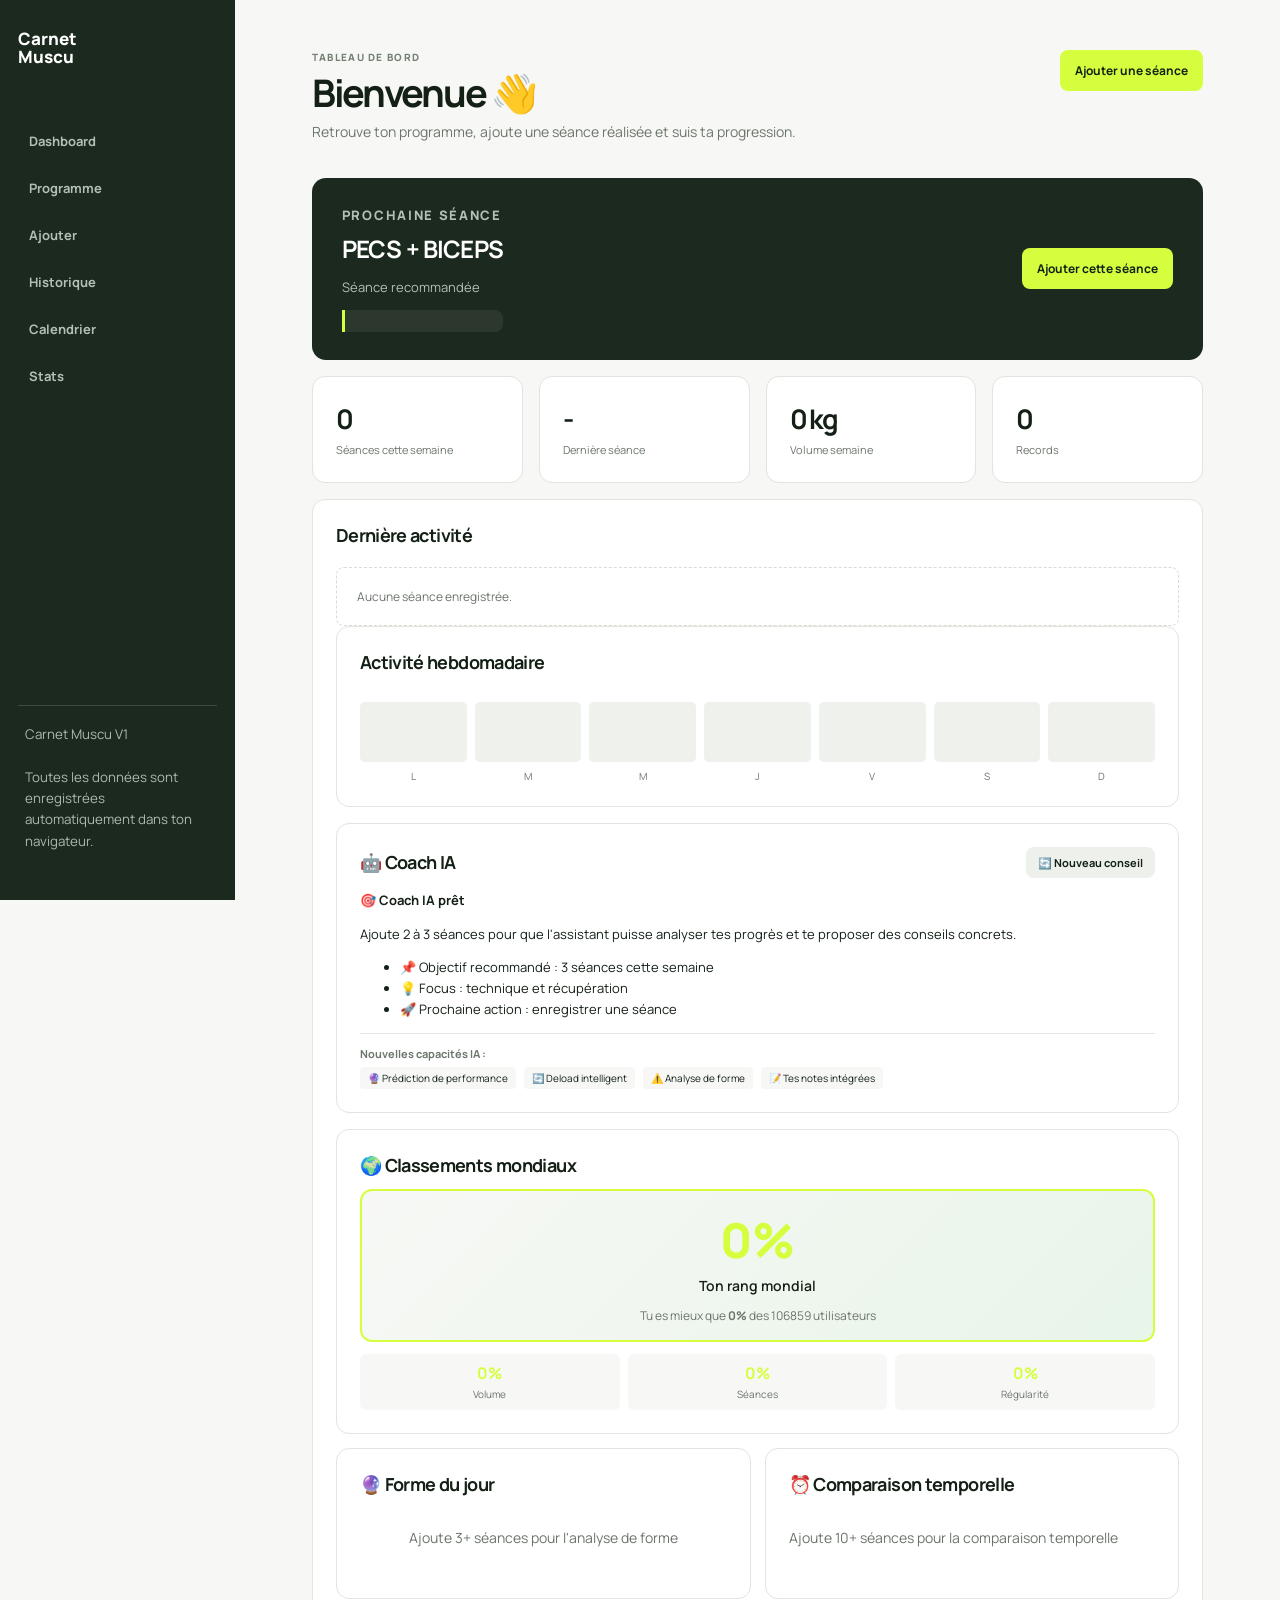
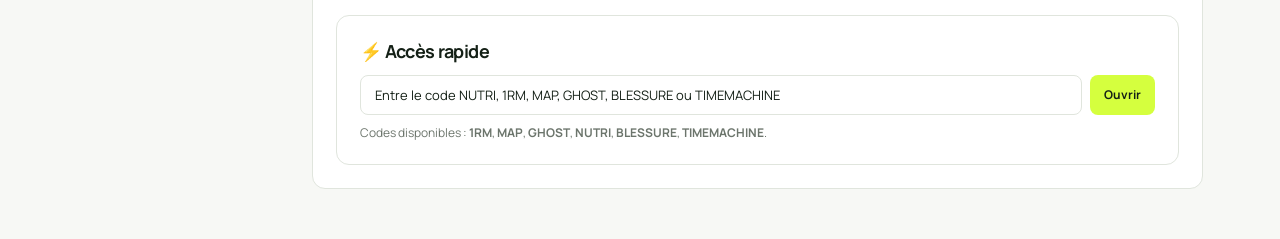
==== commit d455ee87: "Add files via upload" ====
--- a/index.html
+++ b/index.html
@@ -1498,7 +1498,7 @@
 </dialog>
 
 <script src="stats-gallery.js?v=99"></script>
-<script src="app.js?v=125"></script>
+<script src="app.js?v=126"></script>
 <script src="ai-improved.js?v=85"></script>
 <script src="stats-progress.js?v=85"></script>
 <script src="stats-extended.js?v=85"></script>
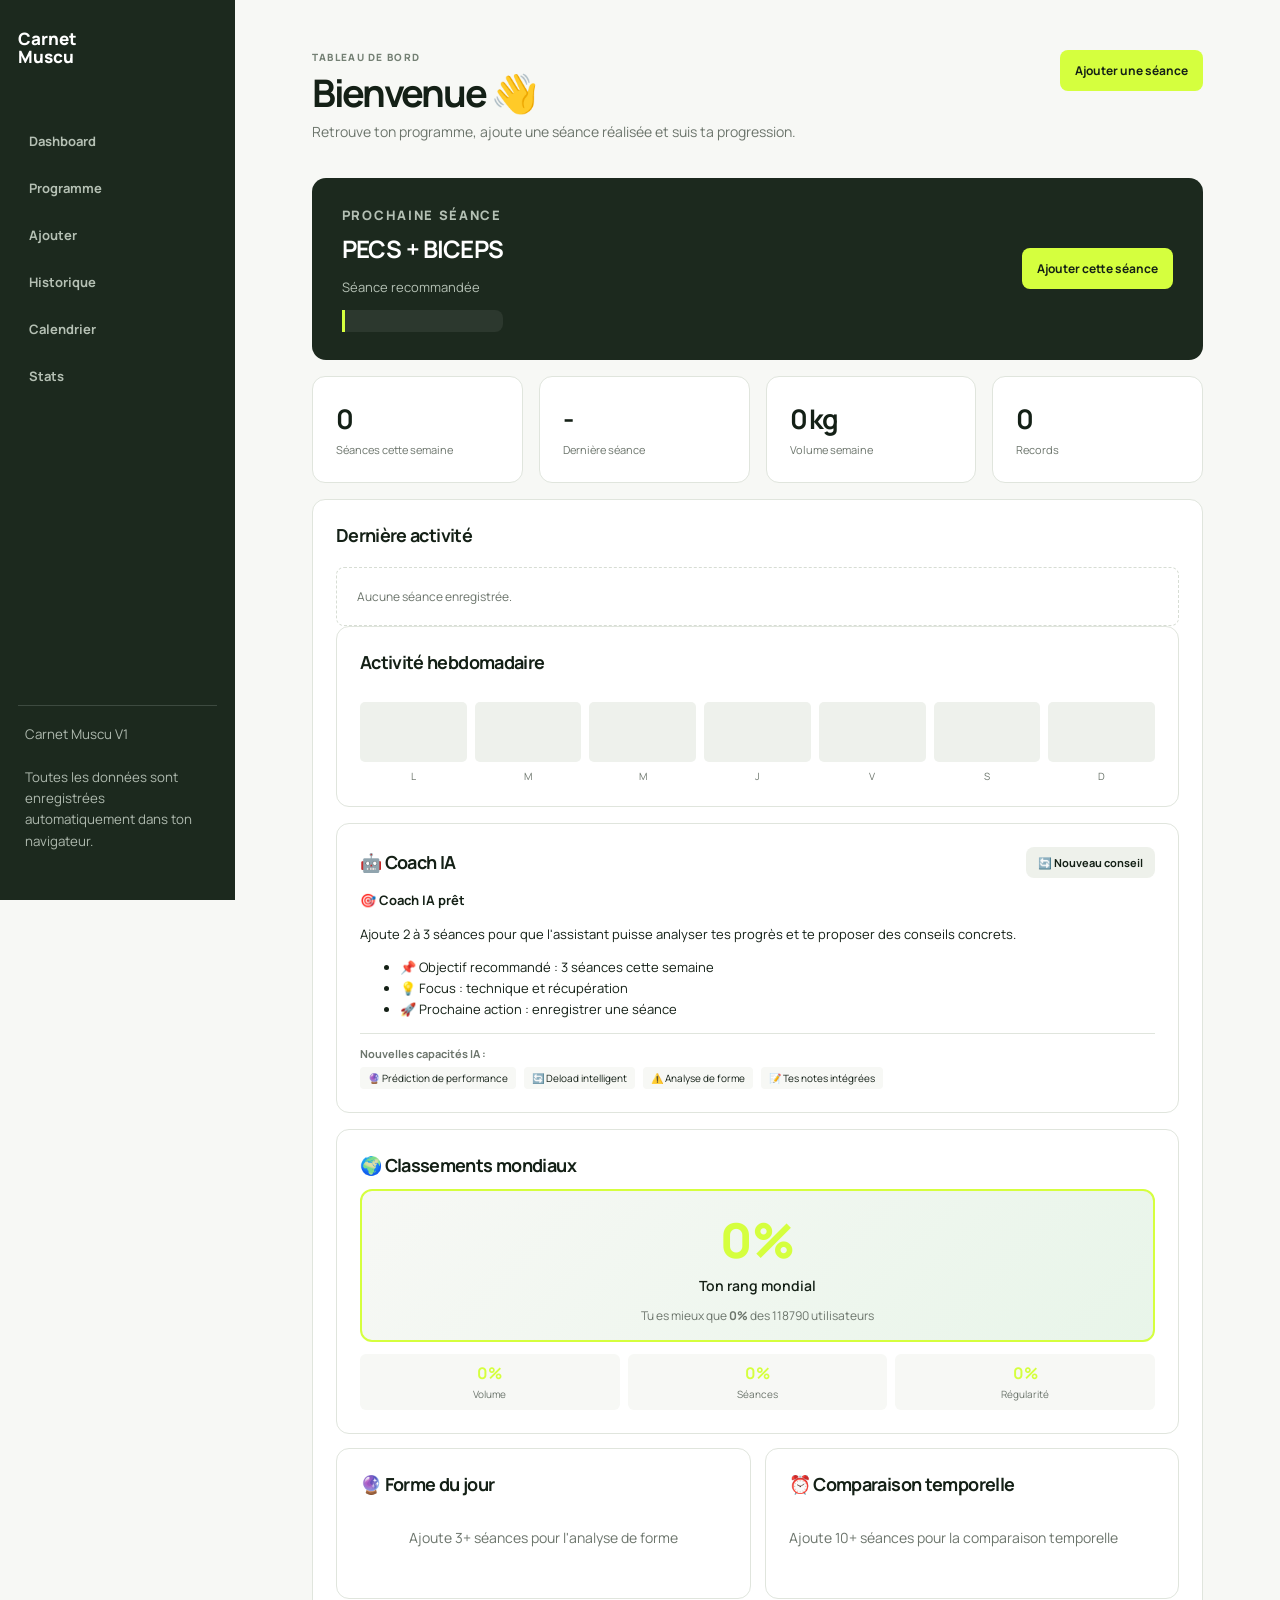
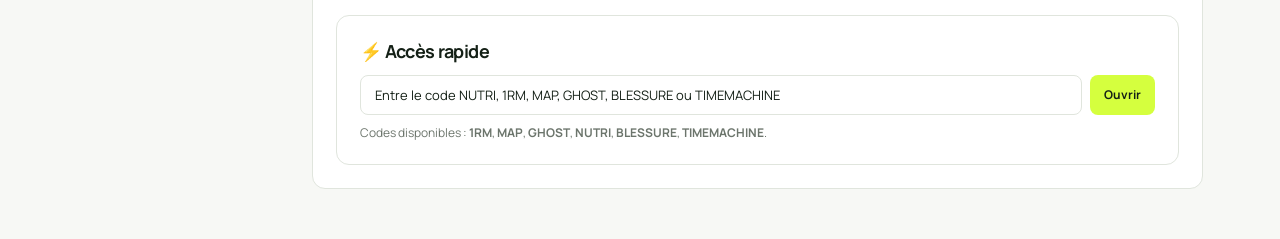
==== commit cf8bb095: "Add files via upload" ====
--- a/index.html
+++ b/index.html
@@ -1498,7 +1498,7 @@
 </dialog>
 
 <script src="stats-gallery.js?v=99"></script>
-<script src="app.js?v=126"></script>
+<script src="app.js?v=129"></script>
 <script src="ai-improved.js?v=85"></script>
 <script src="stats-progress.js?v=85"></script>
 <script src="stats-extended.js?v=85"></script>
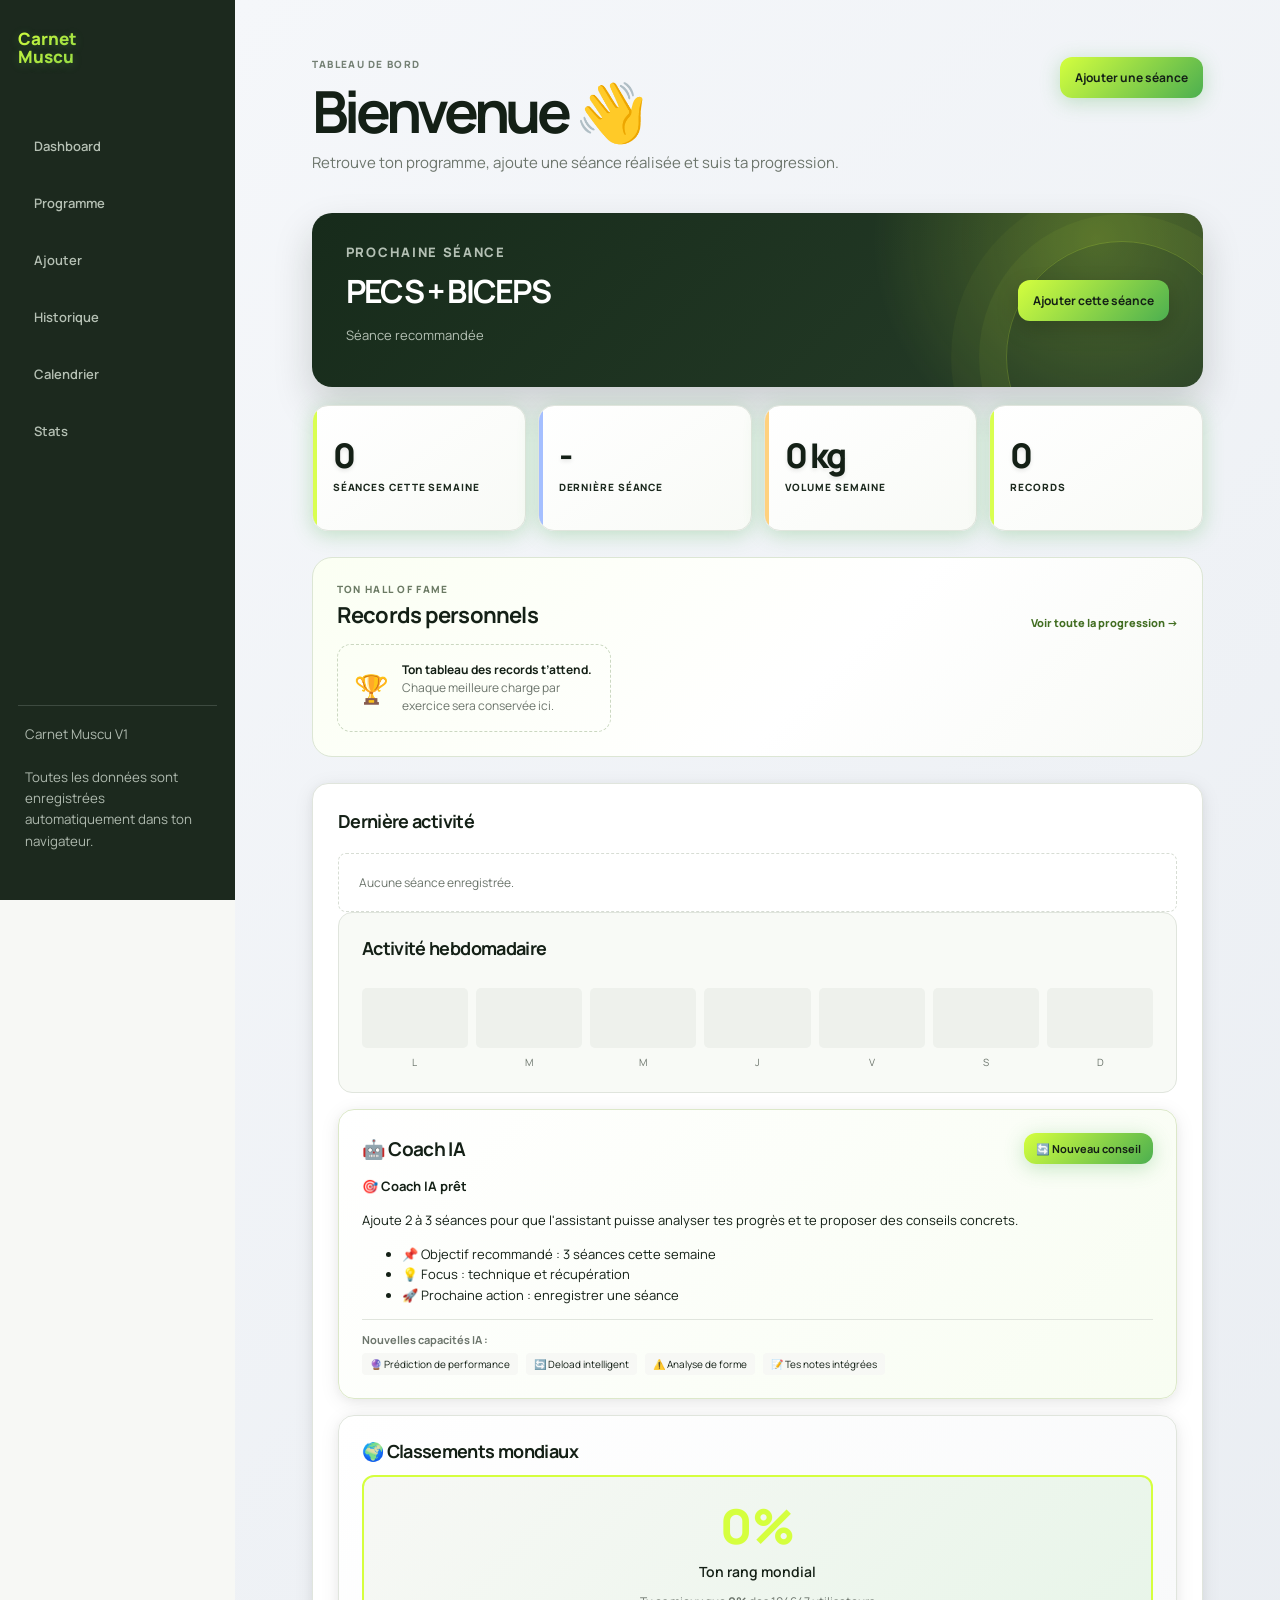
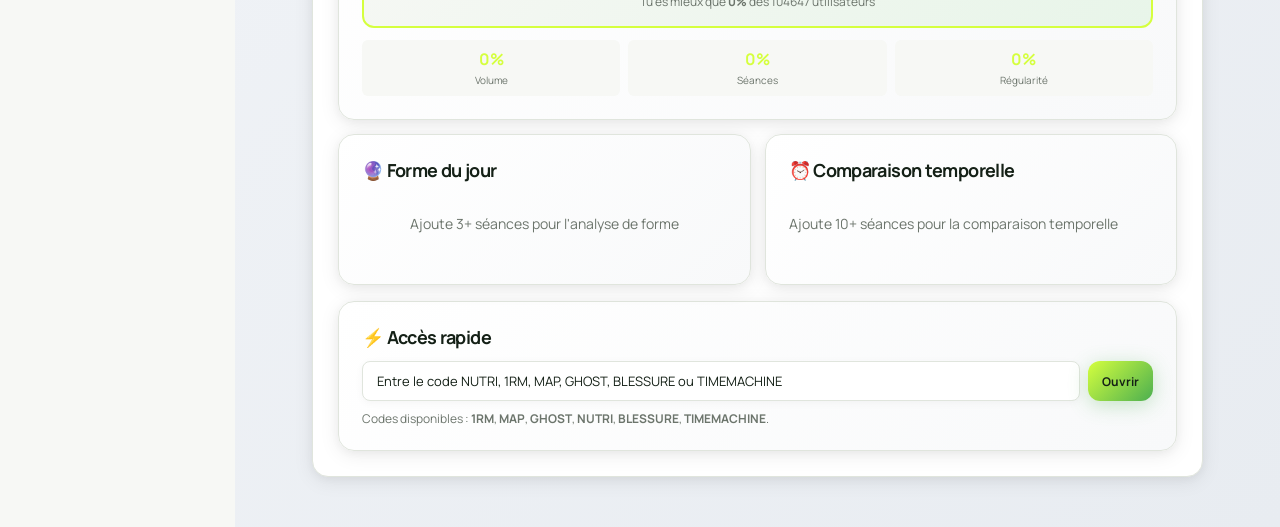
==== commit 26289555: "Add files via upload" ====
--- a/index.html
+++ b/index.html
@@ -5,7 +5,7 @@
     <meta name="viewport" content="width=device-width, initial-scale=1.0">
     <title>Carnet Muscu</title>
 
-    <link rel="stylesheet" href="styles.css?v=125">
+    <link rel="stylesheet" href="styles.css?v=130">
     
     <!-- Icône pour appli web -->
     <link rel="icon" href="favicon.svg" type="image/svg+xml">
@@ -19,17 +19,420 @@
     <meta name="apple-mobile-web-app-status-bar-style" content="black-translucent">
     <meta name="apple-mobile-web-app-title" content="Carnet Muscu">
 <style>
-.next-tips{margin-top:14px;max-width:620px;padding:11px 13px;border-left:3px solid var(--lime);background:#ffffff12;border-radius:0 8px 8px 0;font-size:12px;color:#e0e9df}.next-tips strong{font-size:11px;text-transform:uppercase;letter-spacing:.04em}.next-tips p{margin:7px 0 0!important;color:#e0e9df!important}.next-tips b{color:white}
-.history-tip{margin-top:6px;font-size:11px;line-height:1.4;color:var(--muted)}.history-tip strong{color:var(--ink)}
-.map-muscle{cursor:pointer;transition:all 0.3s ease}
-.map-muscle:hover{filter:brightness(1.1);transform:scale(1.02)}
-.map-muscle.active{animation:pulse 2s infinite}
-@keyframes pulse{0%,100%{opacity:1}50%{opacity:0.7}}
-.map-muscle.high-intensity{filter:drop-shadow(0 0 8px rgba(76,175,80,0.6))}
-.map-muscle.medium-intensity{filter:drop-shadow(0 0 4px rgba(255,152,0,0.4))}
-.map-muscle.low-intensity{filter:drop-shadow(0 0 2px rgba(158,158,158,0.3))}
-.muscle-tooltip{position:absolute;background:rgba(0,0,0,0.85);color:white;padding:8px 12px;border-radius:6px;font-size:12px;pointer-events:none;z-index:1000;max-width:200px}
-.muscle-tooltip strong{display:block;margin-bottom:4px;color:var(--lime)}
+.card{transition:all 0.4s cubic-bezier(0.4, 0, 0.2, 1);background:linear-gradient(135deg,#ffffff 0%,#f8f9fa 100%);box-shadow:0 4px 20px rgba(0,0,0,0.08),0 2px 8px rgba(0,0,0,0.04)}.card:hover{transform:translateY(-6px) scale(1.02);box-shadow:0 12px 40px rgba(0,0,0,0.15),0 4px 16px rgba(0,0,0,0.08);background:linear-gradient(135deg,#ffffff 0%,#f0f4f8 100%)}
+.stat{transition:all 0.4s cubic-bezier(0.4, 0, 0.2, 1);background:linear-gradient(135deg,var(--lime) 0%,#4caf50 100%);border-radius:16px;padding:20px;box-shadow:0 4px 20px rgba(76,175,80,0.3);position:relative;overflow:hidden}.stat::before{content:'';position:absolute;top:-50%;left:-50%;width:200%;height:200%;background:radial-gradient(circle,rgba(255,255,255,0.25) 0%,transparent 70%);transition:transform 0.6s ease}.stat:hover::before{transform:scale(1.5)}.stat:hover{transform:scale(1.05) translateY(-4px);box-shadow:0 8px 30px rgba(76,175,80,0.4),0 0 20px rgba(76,175,80,0.2)}
+.stat b{font-size:32px;font-weight:800;color:#1c291e;text-shadow:0 2px 4px rgba(0,0,0,0.1);position:relative;z-index:1}
+.stat span{color:#1c291e;font-weight:600;position:relative;z-index:1}
+.btn{transition:all 0.3s cubic-bezier(0.4, 0, 0.2, 1);background:linear-gradient(135deg,var(--lime) 0%,#4caf50 100%);border-radius:12px;box-shadow:0 4px 20px rgba(76,175,80,0.3);position:relative;overflow:hidden}.btn::after{content:'';position:absolute;top:50%;left:50%;width:0;height:0;background:rgba(255,255,255,0.3);border-radius:50%;transform:translate(-50%,-50%);transition:width 0.5s,height 0.5s}.btn:hover::after{width:400px;height:400px}.btn:hover{transform:translateY(-3px);box-shadow:0 8px 30px rgba(76,175,80,0.4),0 0 15px rgba(76,175,80,0.3)}.btn:active{transform:translateY(-1px) scale(0.98)}
+.day-button{transition:all 0.3s cubic-bezier(0.4, 0, 0.2, 1);border-radius:12px;box-shadow:0 2px 8px rgba(0,0,0,0.06);position:relative;overflow:hidden}.day-button::before{content:'';position:absolute;top:50%;left:50%;width:0;height:0;background:rgba(255,255,255,0.4);border-radius:50%;transform:translate(-50%,-50%);transition:width 0.4s,height 0.4s}.day-button:hover::before{width:200px;height:200px}.day-button:hover{background:linear-gradient(135deg,var(--lime) 0%,#4caf50 100%);color:#1c291e;transform:scale(1.08);box-shadow:0 4px 15px rgba(76,175,80,0.3)}.day-button:active{transform:scale(0.97)}
+.nutri-indicator{position:absolute;bottom:2px;right:2px;font-size:12px;animation:bounce 2s ease-in-out infinite}
+@keyframes bounce{0%,100%{transform:translateY(0)}50%{transform:translateY(-4px)}}
+.calendar-card{background:linear-gradient(135deg,#ffffff 0%,#f8f9fa 100%);box-shadow:0 8px 30px rgba(0,0,0,0.1);border-radius:20px}
+.history .card{transition:all 0.4s cubic-bezier(0.4, 0, 0.2, 1);border-left:4px solid var(--lime);background:linear-gradient(135deg,#ffffff 0%,#f8f9fa 100%);box-shadow:0 4px 20px rgba(0,0,0,0.08)}.history .card:hover{transform:translateX(8px) scale(1.01);box-shadow:0 8px 30px rgba(0,0,0,0.12),0 0 15px rgba(76,175,80,0.15);border-left-width:5px}
+.history-card-wrapper{margin-bottom:16px}
+.logged{transition:all 0.3s ease;padding:12px 16px;background:linear-gradient(135deg,#f7f8f5 0%,#ffffff 100%);border-radius:12px;margin-bottom:8px;border:1px solid #e8e8e8}.logged:hover{transform:scale(1.02) translateY(-2px);box-shadow:0 4px 12px rgba(0,0,0,0.08),0 0 10px rgba(76,175,80,0.1);background:linear-gradient(135deg,#f0f4f8 0%,#ffffff 100%);border-color:var(--lime)}
+input,select,textarea{transition:all 0.3s cubic-bezier(0.4, 0, 0.2, 1);border:2px solid #e0e0e0;border-radius:12px;padding:12px 16px;background:linear-gradient(135deg,#ffffff 0%,#f8f9fa 100%);box-shadow:0 2px 8px rgba(0,0,0,0.04)}input:focus,select:focus,textarea:focus{outline:none;border-color:var(--lime);box-shadow:0 4px 20px rgba(76,175,80,0.2),0 0 10px rgba(76,175,80,0.15);transform:scale(1.01)}
+input:hover,select:hover,textarea:hover{border-color:#c0c0c0;box-shadow:0 4px 12px rgba(0,0,0,0.06)}
+dialog .card{background:linear-gradient(135deg,#ffffff 0%,#f8f9fa 100%);border-radius:24px;box-shadow:0 16px 60px rgba(0,0,0,0.2),0 4px 16px rgba(0,0,0,0.1)}
+.close{transition:all 0.3s ease;border-radius:50%;width:40px;height:40px;display:flex;align-items:center;justify-content:center;background:linear-gradient(135deg,#f0f0f0 0%,#e0e0e0 100%);box-shadow:0 4px 12px rgba(0,0,0,0.1)}.close:hover{background:linear-gradient(135deg,#ff6b6b 0%,#ee5a5a 100%);transform:rotate(90deg) scale(1.1);color:white;box-shadow:0 0 20px rgba(255,107,107,0.4)}
+aside nav a{transition:all 0.3s cubic-bezier(0.4, 0, 0.2, 1);border-radius:12px;padding:12px 16px;margin:4px 0;font-weight:600;position:relative;overflow:hidden}aside nav a::before{content:'';position:absolute;top:0;left:0;width:4px;height:100%;background:linear-gradient(180deg,var(--lime) 0%,#4caf50 100%);transform:translateX(-100%);transition:transform 0.3s ease;border-radius:4px 0 0 4px}aside nav a:hover::before{transform:translateX(0)}aside nav a:hover{background:linear-gradient(90deg,rgba(76,175,80,0.15) 0%,transparent 100%);transform:translateX(4px);color:var(--lime);box-shadow:0 0 15px rgba(76,175,80,0.2)}aside nav a.active{background:linear-gradient(90deg,rgba(76,175,80,0.25) 0%,transparent 100%);color:var(--lime)}aside nav a.active::before{transform:translateX(0)}
+aside .logo{background:linear-gradient(135deg,var(--lime) 0%,#4caf50 100%);-webkit-background-clip:text;-webkit-text-fill-color:transparent;background-clip:text;font-weight:800;text-shadow:0 2px 10px rgba(76,175,80,0.3);transition:all 0.3s ease}aside .logo:hover{transform:scale(1.05);filter:brightness(1.1)}
+main{background:linear-gradient(135deg,#f5f7fa 0%,#e8ecf1 100%);min-height:100vh}
+#nutrition .card{background:linear-gradient(135deg,#ffffff 0%,#f0f8ff 100%);border:2px solid #e3f2fd;box-shadow:0 4px 20px rgba(33,150,243,0.1)}#nutrition .card:hover{box-shadow:0 8px 30px rgba(33,150,243,0.2),0 0 15px rgba(33,150,243,0.15);border-color:#bbdefb}
+.nutri-score{background:linear-gradient(135deg,#4caf50 0%,#66bb6a 100%);border-radius:16px;padding:16px 24px;color:#1c291e;font-weight:800;box-shadow:0 4px 20px rgba(76,175,80,0.3);transition:all 0.3s ease}.nutri-score:hover{transform:scale(1.05);box-shadow:0 8px 30px rgba(76,175,80,0.4),0 0 20px rgba(76,175,80,0.3)}
+.nutri-macro{background:linear-gradient(135deg,#f7f8f5 0%,#ffffff 100%);border-radius:12px;padding:12px 16px;border:1px solid #e8e8e8;transition:all 0.3s ease}.nutri-macro:hover{transform:translateY(-2px) scale(1.02);box-shadow:0 4px 12px rgba(0,0,0,0.08),0 0 10px rgba(76,175,80,0.15);border-color:var(--lime)}
+.nutri-advice{background:linear-gradient(135deg,#fff3e0 0%,#ffffff 100%);border-left:4px solid #ff9800;border-radius:8px;padding:12px 16px;margin:8px 0;transition:all 0.3s ease}.nutri-advice:hover{transform:translateX(4px) scale(1.01);box-shadow:0 4px 12px rgba(255,152,0,0.15),0 0 15px rgba(255,152,0,0.2);border-left-width:5px}
+.nutri-history-item{transition:all 0.3s ease;padding:12px 16px;background:linear-gradient(135deg,#ffffff 0%,#f8f9fa 100%);border-radius:12px;margin-bottom:8px;border:1px solid #e8e8e8;cursor:pointer}.nutri-history-item:hover{transform:scale(1.02) translateY(-2px);box-shadow:0 4px 12px rgba(0,0,0,0.08),0 0 15px rgba(76,175,80,0.2);background:linear-gradient(135deg,#f0f4f8 0%,#ffffff 100%);border-color:var(--lime)}
+/* ================= PROGRAMME (refonte v2) ================= */
+/* Note : grille 2×2 fixe pour éviter qu'une card ne se retrouve isolée sur
+   la 2e ligne quand le viewport est entre 760-1600px. Sur très grand
+   écran (≥1600px) on passe en 4 colonnes. Mobile : 1 colonne. */
+#programme .templates{
+    display:grid;
+    grid-template-columns:repeat(2,minmax(0,1fr));
+    gap:22px;
+    padding:8px 0 28px;
+    max-width:1200px;
+    margin:0 auto;
+}
+@media (min-width:1600px){
+    #programme .templates{grid-template-columns:repeat(4,minmax(0,1fr));max-width:none}
+}
+#programme .prog-empty{
+    grid-column:1/-1;
+    text-align:center;
+    padding:60px 20px;
+    color:var(--muted);
+    font:500 14px Manrope,sans-serif;
+}
+
+/* === Header récap sombre (week at a glance) === */
+#programme .prog-summary{
+    grid-column:1/-1;
+    background:linear-gradient(135deg,#1c291e 0%,#2a3f30 60%,#3a5a45 100%);
+    color:#fff;
+    border-radius:22px;
+    padding:24px 28px;
+    margin-bottom:6px;
+    position:relative;
+    overflow:hidden;
+    box-shadow:0 16px 48px rgba(28,41,30,0.25),0 2px 8px rgba(28,41,30,0.12);
+    display:flex;
+    justify-content:space-between;
+    align-items:center;
+    gap:20px;
+}
+#programme .prog-summary-text{position:relative;z-index:2;flex:1;min-width:0}
+#programme .prog-summary-eyebrow{
+    display:inline-flex;
+    align-items:center;
+    font:700 10px Manrope,sans-serif;
+    text-transform:uppercase;
+    letter-spacing:0.18em;
+    color:var(--lime);
+    background:rgba(216,255,62,0.15);
+    padding:5px 12px;
+    border-radius:20px;
+    margin-bottom:10px;
+}
+#programme .prog-summary-title{
+    font:800 22px Manrope,sans-serif;
+    margin-bottom:6px;
+    line-height:1.2;
+    color:#fff;
+    letter-spacing:-0.01em;
+}
+#programme .prog-summary-sub{
+    font:500 13px Manrope,sans-serif;
+    color:rgba(255,255,255,0.65);
+    max-width:60ch;
+    line-height:1.5;
+}
+#programme .prog-summary-shapes{
+    position:absolute;
+    right:-60px;top:-60px;
+    width:280px;height:280px;
+    z-index:1;
+    pointer-events:none;
+}
+#programme .prog-shape{position:absolute;border-radius:50%;filter:blur(0.5px);will-change:transform}
+#programme .prog-shape-1{
+    width:200px;height:200px;
+    top:20px;right:20px;
+    background:radial-gradient(circle,rgba(255,107,142,0.5) 0%,rgba(255,107,142,0) 70%);
+    animation:progFloat 14s ease-in-out infinite;
+}
+#programme .prog-shape-2{
+    width:140px;height:140px;
+    bottom:-30px;right:140px;
+    background:radial-gradient(circle,rgba(74,144,226,0.45) 0%,rgba(74,144,226,0) 70%);
+    animation:progFloat 18s ease-in-out infinite reverse;
+}
+#programme .prog-shape-3{
+    width:100px;height:100px;
+    top:50px;right:180px;
+    background:radial-gradient(circle,rgba(216,255,62,0.5) 0%,rgba(216,255,62,0) 70%);
+    animation:progFloat 22s ease-in-out infinite;
+}
+@keyframes progFloat{
+    0%,100%{transform:translate(0,0) scale(1)}
+    33%{transform:translate(18px,-22px) scale(1.06)}
+    66%{transform:translate(-12px,12px) scale(0.94)}
+}
+
+/* Accessibilité : réduit l'animation pour les utilisateurs qui le demandent */
+@media (prefers-reduced-motion:reduce){
+    #programme .prog-shape{animation:none}
+    #programme .prog-card{transition:none}
+    #programme .prog-card:hover{transform:none}
+    #programme .prog-emoji-bubble{transition:none}
+    #programme .prog-card:hover .prog-emoji-bubble{transform:none}
+    #programme .prog-exercise{transition:none}
+    #programme .prog-exercise:hover{transform:none}
+}
+
+/* === Card d'une séance === */
+#programme .prog-card{
+    background:#fff;
+    border-radius:22px;
+    padding:0;
+    position:relative;
+    overflow:hidden;
+    box-shadow:0 6px 28px rgba(0,0,0,0.06),0 1px 4px rgba(0,0,0,0.04);
+    border:1px solid rgba(0,0,0,0.04);
+    transition:transform 0.45s cubic-bezier(0.34,1.56,0.64,1),box-shadow 0.45s cubic-bezier(0.4,0,0.2,1);
+    display:flex;
+    flex-direction:column;
+}
+#programme .prog-card::before{
+    content:"";
+    position:absolute;
+    top:0;left:0;right:0;
+    height:5px;
+    background:var(--accent-grad);
+    z-index:1;
+}
+#programme .prog-card:hover{
+    transform:translateY(-6px);
+    box-shadow:0 20px 60px rgba(0,0,0,0.12),0 0 0 1.5px var(--accent);
+}
+
+/* === Header de la card === */
+#programme .prog-card-header{
+    padding:22px 20px 14px;
+    display:flex;
+    align-items:flex-start;
+    gap:14px;
+    position:relative;
+    background:linear-gradient(180deg,color-mix(in srgb,var(--accent) 10%,transparent) 0%,transparent 100%);
+}
+#programme .prog-emoji-bubble{
+    width:56px;height:56px;
+    border-radius:18px;
+    background:var(--accent-grad);
+    display:flex;align-items:center;justify-content:center;
+    font-size:28px;
+    flex-shrink:0;
+    box-shadow:0 8px 22px color-mix(in srgb,var(--accent) 38%,transparent);
+    transition:transform 0.45s cubic-bezier(0.34,1.56,0.64,1);
+}
+#programme .prog-card:hover .prog-emoji-bubble{
+    transform:scale(1.1) rotate(-6deg);
+}
+#programme .prog-title-wrap{flex:1;min-width:0}
+#programme .prog-tag{
+    display:inline-block;
+    font:700 9px Manrope,sans-serif;
+    letter-spacing:0.16em;
+    color:var(--accent);
+    background:color-mix(in srgb,var(--accent) 14%,transparent);
+    padding:4px 10px;
+    border-radius:20px;
+    margin-bottom:6px;
+    text-transform:uppercase;
+}
+#programme .prog-title{
+    font:800 18px Manrope,sans-serif;
+    color:var(--ink);
+    margin:0 0 8px;
+    line-height:1.2;
+    letter-spacing:-0.01em;
+}
+#programme .prog-muscles{display:flex;flex-wrap:wrap;gap:6px}
+#programme .prog-muscle-chip{
+    font:600 10px Manrope,sans-serif;
+    padding:3px 9px;
+    border-radius:14px;
+    background:color-mix(in srgb,var(--accent) 12%,white);
+    color:var(--accent);
+    border:1px solid color-mix(in srgb,var(--accent) 22%,transparent);
+    text-transform:uppercase;
+    letter-spacing:0.05em;
+}
+
+/* === Stats row glass (4 mini-cards séparées par lignes) === */
+#programme .prog-stats-row{
+    display:grid;
+    grid-template-columns:repeat(4,1fr);
+    gap:1px;
+    padding:0 20px;
+    margin:4px 0 16px;
+    background:rgba(0,0,0,0.05);
+    border-radius:14px;
+    overflow:hidden;
+}
+#programme .prog-stat{
+    background:#fff;
+    padding:11px 6px;
+    text-align:center;
+    display:flex;
+    flex-direction:column;
+    align-items:center;
+}
+#programme .prog-stat b{
+    font:800 16px Manrope,sans-serif;
+    color:var(--ink);
+    line-height:1;
+    display:flex;align-items:baseline;
+}
+#programme .prog-stat b small{
+    font:700 11px Manrope,sans-serif;
+    color:var(--muted);
+    margin-left:1px;
+}
+#programme .prog-stat span{
+    font:500 9px Manrope,sans-serif;
+    color:var(--muted);
+    text-transform:uppercase;
+    letter-spacing:0.05em;
+    margin-top:4px;
+}
+/* Coloration des stats : les 2 valeurs "achievement" (séries + volume) prennent
+   la couleur d'accent. Les compteurs structurels (exercices, durée) restent neutres. */
+#programme .prog-stat:nth-child(2) b,
+#programme .prog-stat:nth-child(3) b{color:var(--accent)}
+
+/* === Exercice row === */
+#programme .prog-exercises{
+    padding:0 20px;
+    flex:1;
+    display:flex;
+    flex-direction:column;
+    gap:8px;
+}
+#programme .prog-exercise{
+    padding:13px 14px;
+    border-radius:12px;
+    background:linear-gradient(135deg,#fafbf9 0%,#fff 100%);
+    border:1px solid rgba(0,0,0,0.04);
+    transition:all 0.25s ease;
+}
+#programme .prog-exercise:hover{
+    background:linear-gradient(135deg,color-mix(in srgb,var(--accent) 7%,white) 0%,white 100%);
+    border-color:color-mix(in srgb,var(--accent) 35%,transparent);
+    transform:translateX(3px);
+}
+#programme .prog-exercise-head{
+    display:flex;align-items:center;justify-content:space-between;
+    gap:8px;
+    margin-bottom:4px;
+}
+#programme .prog-exercise-name{
+    font:800 15px Manrope,sans-serif;
+    color:var(--ink);
+    overflow:hidden;text-overflow:ellipsis;white-space:nowrap;
+    flex:1;min-width:0;
+    letter-spacing:-0.01em;
+}
+#programme .pr-badge{
+    font:700 10px Manrope,sans-serif;
+    color:#b88217;
+    background:linear-gradient(135deg,#fff5d9 0%,#fff 100%);
+    border:1px solid #f0d678;
+    padding:2px 7px;
+    border-radius:10px;
+    white-space:nowrap;
+    flex-shrink:0;
+}
+#programme .prog-exercise-meta{
+    display:flex;align-items:baseline;gap:8px;
+}
+#programme .prog-weight{
+    color:var(--accent);
+    font-weight:800;
+    font-size:14px;
+    line-height:1;
+}
+#programme .prog-unit{
+    font:700 10px Manrope,sans-serif;
+    color:var(--muted);
+    margin-left:2px;
+}
+#programme .prog-meta-sep{
+    color:var(--muted);
+    font-weight:700;
+    font-size:14px;
+    line-height:1;
+}
+#programme .prog-sets{
+    color:var(--ink);
+    font-weight:800;
+    font-size:14px;
+    line-height:1;
+}
+#programme .prog-meta-x{
+    color:var(--muted);
+    font-weight:500;
+    font-size:12px;
+    margin:0 4px;
+}
+#programme .prog-weight-bw{
+    color:var(--muted);
+    font-weight:700;
+    font-size:14px;
+    line-height:1;
+    letter-spacing:0.02em;
+}
+
+/* === Empty mini (le hint « modèle » reste dans le sub du header global) === */
+#programme .prog-empty-mini{
+    text-align:center;padding:20px 12px;color:var(--muted);font:500 12px Manrope,sans-serif;
+}
+
+/* === Header global existant + bouton Modifier === */
+#programme header{
+    display:flex;
+    justify-content:space-between;
+    align-items:flex-start;
+    margin-bottom:24px;
+    padding:20px;
+    background:linear-gradient(135deg,#ffffff 0%,#f8f9fa 100%);
+    border-radius:16px;
+    box-shadow:0 4px 20px rgba(0,0,0,0.08);
+}
+#programme .eyebrow{
+    font-size:11px;font-weight:700;text-transform:uppercase;letter-spacing:0.1em;
+    color:var(--muted);margin-bottom:8px;
+}
+#programme h1{
+    font-size:28px;font-weight:800;color:var(--ink);margin-bottom:8px;
+    background:linear-gradient(135deg,var(--ink) 0%,var(--lime) 100%);
+    -webkit-background-clip:text;-webkit-text-fill-color:transparent;background-clip:text;
+}
+#programme .sub{font-size:14px;color:var(--muted);line-height:1.5}
+#programme #editProgram{
+    transition:all 0.3s cubic-bezier(0.4,0,0.2,1);
+    background:linear-gradient(135deg,var(--lime) 0%,#4caf50 100%);
+    border-radius:12px;padding:12px 24px;font-weight:600;
+    box-shadow:0 4px 20px rgba(76,175,80,0.3);
+    position:relative;overflow:hidden;
+}
+#programme #editProgram::after{
+    content:'';position:absolute;top:50%;left:50%;width:0;height:0;
+    background:rgba(255,255,255,0.3);border-radius:50%;
+    transform:translate(-50%,-50%);transition:width 0.5s,height 0.5s;
+}
+#programme #editProgram:hover::after{width:300px;height:300px}
+#programme #editProgram:hover{
+    transform:translateY(-2px);
+    box-shadow:0 8px 30px rgba(76,175,80,0.4),0 0 15px rgba(76,175,80,0.3);
+}
+
+/* === Responsive mobile === */
+@media (max-width:760px){
+    #programme .templates{gap:16px;grid-template-columns:1fr}
+    #programme header{flex-direction:column;gap:14px;padding:16px}
+    #programme header > div{max-width:100%}
+    #programme #editProgram{align-self:flex-start}
+    #programme h1{font-size:24px}
+    #programme .prog-summary{padding:18px 20px;flex-direction:column;align-items:flex-start;gap:0}
+    #programme .prog-summary-shapes{right:-80px;top:-80px;width:200px;height:200px}
+    #programme .prog-summary-title{font-size:18px}
+    #programme .prog-card-header{padding:18px 16px 12px}
+    #programme .prog-stats-row{padding:0 16px}
+    #programme .prog-stat b{font-size:14px}
+    #programme .prog-exercises{padding:0 16px}
+    #programme .prog-emoji-bubble{width:48px;height:48px;font-size:24px;border-radius:15px}
+    #programme .prog-title{font-size:16px}
+}
+
+#gallery .photo-grid{display:grid;grid-template-columns:repeat(auto-fill,minmax(200px,1fr));gap:16px;padding:20px 0}
+#gallery .photo-card{transition:all 0.4s cubic-bezier(0.4, 0, 0.2, 1);border-radius:16px;overflow:hidden;box-shadow:0 4px 20px rgba(0,0,0,0.08);position:relative}#gallery .photo-card img{width:100%;height:200px;object-fit:cover;transition:transform 0.4s ease}#gallery .photo-card:hover img{transform:scale(1.1)}#gallery .photo-card:hover{transform:translateY(-6px) scale(1.02);box-shadow:0 12px 40px rgba(0,0,0,0.15),0 0 20px rgba(76,175,80,0.15)}
+#gallery .photo-card .photo-info{padding:12px;background:linear-gradient(135deg,#ffffff 0%,#f8f9fa 100%);border-top:1px solid #e8e8e8}
+#gallery .photo-card .photo-date{font-size:12px;color:var(--muted);margin-bottom:4px}
+#gallery .photo-card .photo-note{font-size:13px;color:var(--ink);font-weight:500}
+#stats .chart-container{transition:all 0.3s ease;background:linear-gradient(135deg,#ffffff 0%,#f8f9fa 100%);border-radius:16px;padding:20px;box-shadow:0 4px 20px rgba(0,0,0,0.08);margin-bottom:16px}#stats .chart-container:hover{transform:translateY(-4px);box-shadow:0 8px 30px rgba(0,0,0,0.12),0 0 15px rgba(76,175,80,0.1)}
+#stats .stat-card{transition:all 0.3s ease;background:linear-gradient(135deg,#ffffff 0%,#f8f9fa 100%);border-radius:12px;padding:16px;border:2px solid #e8e8e8;box-shadow:0 2px 12px rgba(0,0,0,0.06)}#stats .stat-card:hover{transform:scale(1.02) translateY(-2px);box-shadow:0 4px 20px rgba(0,0,0,0.1),0 0 10px rgba(76,175,80,0.15);border-color:var(--lime)}
+#stats .stat-value{font-size:24px;font-weight:700;color:var(--lime);margin-bottom:4px}
+#stats .stat-label{font-size:13px;color:var(--muted)}
+#log .form{transition:all 0.3s ease;background:linear-gradient(135deg,#ffffff 0%,#f8f9fa 100%);border-radius:16px;padding:24px;box-shadow:0 4px 20px rgba(0,0,0,0.08)}#log .form:hover{box-shadow:0 8px 30px rgba(0,0,0,0.12),0 0 15px rgba(76,175,80,0.1)}
+#log .form label{display:block;margin-bottom:8px;font-weight:600;color:var(--ink);font-size:14px}
+#log .exercise-row{transition:all 0.2s ease;padding:16px;background:linear-gradient(135deg,#f7f8f5 0%,#ffffff 100%);border-radius:12px;margin-bottom:12px;border:1px solid #e8e8e8}#log .exercise-row:hover{transform:translateX(4px);box-shadow:0 4px 12px rgba(0,0,0,0.08);border-color:var(--lime)}
+#log .add-exercise-btn{transition:all 0.3s cubic-bezier(0.4, 0, 0.2, 1);background:linear-gradient(135deg,var(--lime) 0%,#4caf50 100%);border-radius:12px;padding:12px 24px;font-weight:600;box-shadow:0 4px 20px rgba(76,175,80,0.3);position:relative;overflow:hidden}#log .add-exercise-btn::after{content:'';position:absolute;top:50%;left:50%;width:0;height:0;background:rgba(255,255,255,0.3);border-radius:50%;transform:translate(-50%,-50%);transition:width 0.5s,height 0.5s}#log .add-exercise-btn:hover::after{width:300px;height:300px}#log .add-exercise-btn:hover{transform:translateY(-2px);box-shadow:0 8px 30px rgba(76,175,80,0.4),0 0 15px rgba(76,175,80,0.3)}
+#calculator .calc-card{transition:all 0.3s ease;background:linear-gradient(135deg,#ffffff 0%,#f8f9fa 100%);border-radius:16px;padding:24px;box-shadow:0 4px 20px rgba(0,0,0,0.08)}#calculator .calc-card:hover{transform:translateY(-4px);box-shadow:0 8px 30px rgba(0,0,0,0.12),0 0 15px rgba(76,175,80,0.1)}
+#calculator .result-box{transition:all 0.3s ease;background:linear-gradient(135deg,var(--lime) 0%,#4caf50 100%);border-radius:12px;padding:20px;text-align:center;box-shadow:0 4px 20px rgba(76,175,80,0.3);margin-top:16px}#calculator .result-box:hover{transform:scale(1.02);box-shadow:0 8px 30px rgba(76,175,80,0.4),0 0 20px rgba(76,175,80,0.3)}
+#calculator .result-value{font-size:36px;font-weight:800;color:#1c291e;text-shadow:0 2px 4px rgba(0,0,0,0.1)}
+#calculator .result-label{font-size:14px;color:#1c291e;font-weight:600;margin-top:4px}
 </style>
 </head>
 
@@ -201,6 +604,19 @@
 </div>
 
 </div>
+
+<section class="dashboard-records" aria-labelledby="recordsSpotlightTitle">
+  <div class="dashboard-section-head">
+    <div>
+      <p class="eyebrow">TON HALL OF FAME</p>
+      <h2 id="recordsSpotlightTitle">Records personnels</h2>
+    </div>
+    <a href="#" data-page="stats" class="dashboard-link">Voir toute la progression →</a>
+  </div>
+  <div id="recordSpotlight" class="record-spotlight">
+    <div class="record-empty">Enregistre ta première séance : tes records apparaîtront ici.</div>
+  </div>
+</section>
 
 <div class="card coach-card">
 
@@ -1191,7 +1607,7 @@
     <div>
       <p class="eyebrow">ACCÈS RAPIDE · NUTRI</p>
       <h1>🥗 Recap nutrition IA</h1>
-      <p class="sub">Dis-moi ce que tu as mangé dans la journée — l'IA locale t'analyse : macros, score sur 10 et conseils personnalisés tied à ta séance du jour.</p>
+      <p class="sub">Note ce que tu as mangé dans la journée : l'assistant estime les macros, vérifie la cohérence des données et propose un bilan adapté à ta séance.</p>
       <p class="sub" style="margin-top:6px;font-size:11px;">💡 Le même analyseur considère aussi ton dernier entraînement : séance aujourd'hui = priorité protéines + glucides, séance hier = récupération, sinon repos = lipides + légumes.</p>
       <p class="sub" style="margin-top:6px;font-size:11px;">🔑 <b>Code d'accès rapide</b> : tapez <b>NUTRI</b> (ou MANGER / REPAS / ALIM / NUTRITION) dans le champ « accès rapide » en bas du dashboard pour ouvrir cette page à tout moment.</p></p>
     </div>
@@ -1202,6 +1618,28 @@
   </header>
 
   <div id="nutriAnalyzeTab">
+    <div class="card" style="margin-top:14px;padding:16px 18px;">
+      <div style="display:flex;justify-content:space-between;gap:10px;align-items:center;flex-wrap:wrap;"><h2 style="font-size:15px;">🎯 Mon profil nutrition</h2><span style="font-size:11px;color:var(--muted);">Tes cibles deviennent personnelles</span></div>
+      <div class="nutri-profile-fields">
+        <label>Poids (kg)<input id="nutriWeight" type="number" min="35" max="250" step="0.1" placeholder="ex. 75"></label>
+        <label>Objectif<select id="nutriGoal"><option value="maintain">Maintien</option><option value="cut">Sèche</option><option value="gain">Prise de masse</option></select></label>
+        <label>Activité<select id="nutriActivity"><option value="low">Légère</option><option value="medium" selected>Modérée</option><option value="high">Élevée</option></select></label>
+        <button class="btn" id="nutriSaveProfile" type="button">Enregistrer le profil</button>
+      </div>
+    </div>
+    <div class="card" style="margin-top:12px;padding:16px 18px;">
+      <div style="display:flex;justify-content:space-between;gap:10px;align-items:center;flex-wrap:wrap;"><h2 style="font-size:15px;">➕ Aliment ou produit personnalisé</h2><span style="font-size:11px;color:var(--muted);">Mémorisé sur cet appareil</span></div>
+      <div class="nutri-custom-fields">
+        <input id="nutriCustomName" placeholder="Nom de l'aliment">
+        <input id="nutriCustomKcal" type="number" min="0" placeholder="kcal / 100 g">
+        <input id="nutriCustomP" type="number" min="0" step="0.1" placeholder="protéines">
+        <input id="nutriCustomG" type="number" min="0" step="0.1" placeholder="glucides">
+        <input id="nutriCustomL" type="number" min="0" step="0.1" placeholder="lipides">
+        <input id="nutriCustomPortion" type="number" min="1" placeholder="portion g (150)">
+        <button class="btn" id="nutriSaveCustomFood" type="button">Ajouter</button>
+      </div>
+      <div style="display:flex;gap:7px;margin-top:10px;align-items:center;flex-wrap:wrap;"><input id="nutriBarcode" inputmode="numeric" placeholder="Code-barres (EAN)" style="max-width:220px;"><button class="btn" id="nutriLookupBarcode" type="button">Rechercher le produit</button><span id="nutriBarcodeStatus" style="font-size:11px;color:var(--muted);"></span></div>
+    </div>
     <div class="card" style="margin-top:14px;">
       <div style="display:flex;justify-content:space-between;align-items:flex-start;gap:10px;flex-wrap:wrap;margin-bottom:10px;">
         <h2 style="margin:0;font-size:16px;">Qu'as-tu mangé aujourd'hui ?</h2>
@@ -1498,13 +1936,13 @@
 </dialog>
 
 <script src="stats-gallery.js?v=99"></script>
-<script src="app.js?v=129"></script>
+<script src="app.js?v=133"></script>
 <script src="ai-improved.js?v=85"></script>
 <script src="stats-progress.js?v=85"></script>
 <script src="stats-extended.js?v=85"></script>
 <script src="quickmap.js?v=85"></script>
 <script src="quickghost.js?v=65"></script>
-<script src="quicknutrition.js?v=123"></script>
+<script src="quicknutrition.js?v=127"></script>
 <script src="quickinjuryprediction.js?v=108"></script>
 <script src="quicktimemachine.js?v=108"></script>
 
--- a/styles.css
+++ b/styles.css
@@ -10,6 +10,8 @@
 .day-button{background:none;border:0;width:100%;height:100%;cursor:pointer;font:inherit;color:inherit;display:flex;flex-direction:column;align-items:center;justify-content:center;gap:6px;padding:0}
 .day-button:hover{background:rgba(213,255,62,.14);border-radius:12px}
 .day-button:disabled{cursor:default;opacity:.45}
+.day-button[data-empty]{opacity:.55}
+.day-button[data-empty]:hover{opacity:1;background:rgba(173,66,56,.08)}
 .day-number{font-size:16px;font-weight:700}
 .day-emoji{font-size:18px}
 .calendar-legend{display:grid;grid-template-columns:repeat(4,minmax(0,1fr));gap:10px}
@@ -232,100 +234,100 @@
 /* ============================================================
    NUTRI MODULE — styles scoped to #nutrition
    ============================================================ */
-#nutrition .nutri-score-hero{
+.nutri-score-hero{
     display:flex;
     align-items:center;
     gap:24px;
     flex-wrap:wrap;
     padding:8px 4px 4px;
 }
-#nutrition .nutri-score-circle{
+.nutri-score-circle{
     width:130px;height:130px;border-radius:50%;
     display:flex;align-items:center;justify-content:center;
     flex-shrink:0;
     box-shadow:0 2px 12px rgba(0,0,0,0.04);
 }
-#nutrition .nutri-score-inner{
+.nutri-score-inner{
     width:108px;height:108px;border-radius:50%;
     background:#fff;display:flex;flex-direction:column;
     align-items:center;justify-content:center;
 }
-#nutrition .nutri-score-num{
+.nutri-score-num{
     font:800 38px Manrope;line-height:1;
 }
-#nutrition .nutri-score-of{
+.nutri-score-of{
     font:600 12px Manrope;color:var(--muted);
     margin-top:4px;letter-spacing:.05em;
 }
-#nutrition .nutri-score-side{flex:1;min-width:200px;}
-#nutrition .nutri-score-title{
+.nutri-score-side{flex:1;min-width:200px;}
+.nutri-score-title{
     font:800 18px Manrope;color:var(--ink);
     margin-bottom:4px;
 }
-#nutrition .nutri-score-stats{
+.nutri-score-stats{
     font:600 13px Manrope;color:var(--muted);
     margin-bottom:6px;
 }
-#nutrition .nutri-score-context{
+.nutri-score-context{
     font:500 12px Manrope;color:#426e22;
     background:#f4f8e8;padding:6px 10px;border-radius:8px;
     display:inline-block;
 }
-#nutrition .nutri-grid{
+.nutri-grid{
     display:grid;
     grid-template-columns:repeat(4,1fr);
     gap:10px;
     margin-top:14px;
 }
 @media (max-width:760px){
-    #nutrition .nutri-grid{grid-template-columns:repeat(2,1fr);}
-}
-#nutrition .nutri-macro{
+    .nutri-grid{grid-template-columns:repeat(2,1fr);}
+}
+.nutri-macro{
     background:#fbfcfa;border:1px solid var(--line);
     border-radius:10px;padding:12px;text-align:center;
 }
-#nutrition .nutri-macro-label{
+.nutri-macro-label{
     font:600 11px Manrope;color:var(--muted);
     text-transform:uppercase;letter-spacing:.06em;
     margin-bottom:6px;
 }
-#nutrition .nutri-macro-val{
+.nutri-macro-val{
     font:700 18px Manrope;color:var(--ink);
 }
-#nutrition .nutri-macro-sub{
+.nutri-macro-sub{
     font:500 10px Manrope;color:var(--muted);
     margin-top:3px;
 }
-#nutrition .nutri-card{
+.nutri-card{
     background:#fff;border:1px solid var(--line);
     border-radius:13px;padding:18px 20px;
     margin-top:12px;
 }
-#nutrition .nutri-card-title{
+.nutri-card-title{
     font:700 14px Manrope;color:var(--ink);
     margin-bottom:14px;
 }
-#nutrition .nutri-row{margin-bottom:14px;}
-#nutrition .nutri-row:last-child{margin-bottom:0;}
-#nutrition .nutri-row-head{
+.nutri-row{margin-bottom:14px;}
+.nutri-row:last-child{margin-bottom:0;}
+.nutri-row-head{
     display:flex;justify-content:space-between;align-items:center;
     font:600 12px Manrope;color:var(--ink);
     margin-bottom:5px;
 }
-#nutrition .nutri-row-head b{color:var(--muted);font-weight:700;}
-#nutrition .nutri-bar{
+.nutri-row-head b{color:var(--muted);font-weight:700;}
+.nutri-bar{
     height:7px;background:#f0f3eb;border-radius:4px;
     overflow:hidden;margin-bottom:4px;
 }
-#nutrition .nutri-bar-fill{
+.nutri-bar-fill{
     height:100%;border-radius:4px;
     transition:width .35s ease-out;
 }
-#nutrition .nutri-row-detail{
+.nutri-row-detail{
     font:500 11px Manrope;color:var(--muted);
     line-height:1.4;
 }
-#nutrition .nutri-item{
+.nutri-item{
     display:grid;
     grid-template-columns:1fr auto;
     gap:6px;
@@ -333,45 +335,84 @@
     padding:7px 0;
     border-bottom:1px solid #f0f3eb;
 }
-#nutrition .nutri-item:last-child{border-bottom:none;}
-#nutrition .nutri-item-name{color:var(--ink);font-weight:600;}
-#nutrition .nutri-item-portion{
+.nutri-item:last-child{border-bottom:none;}
+.nutri-item-name{color:var(--ink);font-weight:600;}
+.nutri-item-portion{
     font-weight:700;color:var(--muted);
     text-align:right;
 }
-#nutrition .nutri-item-macro{
+.nutri-item-macro{
     grid-column:1 / -1;
     font:500 11px Manrope;color:var(--muted);
 }
-#nutrition .nutri-tip{
+.nutri-tip{
     padding:10px 14px;border-radius:8px;
     margin-bottom:10px;
     border-left:3px solid var(--line);
 }
-#nutrition .nutri-tip:last-child{margin-bottom:0;}
-#nutrition .nutri-tip-good{
+.nutri-tip:last-child{margin-bottom:0;}
+.nutri-tip-good{
     background:#f4f8e8;border-left-color:#426e22;
 }
-#nutrition .nutri-tip-warn{
+.nutri-tip-warn{
     background:#fdf6e5;border-left-color:#ffab91;
 }
-#nutrition .nutri-tip-info{
+.nutri-tip-info{
     background:#f0f5f8;border-left-color:#9c9c8a;
 }
-#nutrition .nutri-tip-label{
+.nutri-tip-label{
     font:700 12px Manrope;color:var(--ink);
     margin-bottom:3px;
 }
-#nutrition .nutri-tip-text{
+.nutri-tip-text{
     font:500 13px Manrope;color:var(--ink);
     line-height:1.5;
 }
-#nutrition .nutri-empty{
+.nutri-empty{
     background:#fbfcfa;border:1px dashed var(--line);
     border-radius:10px;padding:18px;
     font:500 13px Manrope;color:var(--muted);
     text-align:center;
 }
+
+#nutrition .nutri-profile-fields,#nutrition .nutri-custom-fields{display:grid;grid-template-columns:repeat(4,minmax(110px,1fr));gap:9px;align-items:end;margin-top:12px}
+#nutrition .nutri-custom-fields{grid-template-columns:1.5fr repeat(5,minmax(88px,1fr)) auto}
+#nutrition .nutri-profile-fields label{font-size:10px;color:var(--muted);font-weight:700}
+#nutrition .nutri-profile-fields input,#nutrition .nutri-profile-fields select,#nutrition .nutri-custom-fields input{padding:8px;font-size:12px;margin-top:4px}
+#nutrition .nutri-profile-fields .btn,#nutrition .nutri-custom-fields .btn{padding:10px 12px;white-space:nowrap}
+.nutri-editor-row{display:grid;grid-template-columns:1fr 86px auto;gap:8px;align-items:center;padding:7px 0;border-bottom:1px solid var(--line);font-size:12px}
+.nutri-editor-row input{padding:6px 8px;font-size:12px}
+@media(max-width:760px){#nutrition .nutri-profile-fields,#nutrition .nutri-custom-fields{grid-template-columns:1fr 1fr}#nutrition .nutri-profile-fields .btn,#nutrition .nutri-custom-fields .btn{width:100%}.nutri-editor-row{grid-template-columns:1fr 72px}}
+
+/* === DASHBOARD — visual refresh === */
+#dashboard{max-width:1180px}
+#dashboard header{padding:7px 0 2px}
+#dashboard header h1{font-size:clamp(38px,5vw,58px);letter-spacing:-.075em}
+#dashboard header .sub{max-width:530px;font-size:15px;line-height:1.55}
+#dashboard .next{position:relative;overflow:hidden;padding:30px 34px;border-radius:20px;background:radial-gradient(circle at 88% 15%,rgba(213,255,62,.25),transparent 28%),linear-gradient(135deg,#172b1b,#263d28);box-shadow:0 18px 38px rgba(20,32,22,.18)}
+#dashboard .next:before{content:"";position:absolute;right:-35px;bottom:-86px;width:230px;height:230px;border:1px solid rgba(213,255,62,.22);border-radius:50%;box-shadow:0 0 0 27px rgba(213,255,62,.05),0 0 0 55px rgba(213,255,62,.035)}
+#dashboard .next>div,#dashboard .next>.btn{position:relative;z-index:1}
+#dashboard .next h2{font-size:32px;letter-spacing:-.055em}
+#dashboard .next .btn{box-shadow:0 8px 22px rgba(0,0,0,.18)}
+#dashboard .stats{grid-template-columns:repeat(4,minmax(0,1fr));gap:12px;margin:18px 0 26px}
+#dashboard .stat{min-height:126px;padding:19px 20px;position:relative;overflow:hidden;background:linear-gradient(145deg,#fff,#f8faf6);border-radius:16px}
+#dashboard .stat:before{content:"";position:absolute;left:0;top:0;bottom:0;width:4px;background:var(--lime);opacity:.9}
+#dashboard .stat:nth-child(2):before{background:#9cb8ff}#dashboard .stat:nth-child(3):before{background:#ffcd70}#dashboard .stat:nth-child(4):before{background:#d5ff3e}
+#dashboard .stat b{font-size:34px;line-height:1.05;margin-top:13px;color:var(--ink)}
+#dashboard .stat span{font-size:10px;text-transform:uppercase;letter-spacing:.09em;font-weight:800}
+#dashboard .dashboard-records{margin:8px 0 26px;padding:24px;border:1px solid #dce6d4;border-radius:20px;background:linear-gradient(135deg,#fbfff3 0%,#fff 58%,#f8faf6 100%)}
+#dashboard .dashboard-section-head{display:flex;align-items:end;justify-content:space-between;gap:18px;margin-bottom:14px}
+#dashboard .dashboard-section-head .eyebrow{margin-bottom:4px;color:#6b7a64}
+#dashboard .dashboard-section-head h2{font-size:22px}
+.dashboard-link{font-size:11px;font-weight:800;color:#426e22;text-decoration:none;white-space:nowrap}.dashboard-link:hover{text-decoration:underline}
+.record-spotlight{display:grid;grid-template-columns:repeat(3,1fr);gap:10px}
+.record-card{display:flex;align-items:center;gap:11px;padding:15px 14px;border:1px solid #e2e8dd;border-radius:14px;background:#fff;transition:transform .18s ease,box-shadow .18s ease,border-color .18s ease}
+.record-card:hover{transform:translateY(-3px);border-color:#b9d96b;box-shadow:0 12px 24px rgba(50,76,35,.09)}
+.record-medal{font-size:23px;line-height:1}.record-main{display:grid;gap:3px;min-width:0;flex:1}.record-main b{font-size:12px;white-space:nowrap;overflow:hidden;text-overflow:ellipsis}.record-main span,.record-value span{font-size:10px;color:var(--muted)}.record-value{text-align:right;display:grid;gap:1px}.record-value strong{font-size:22px;line-height:1;letter-spacing:-.06em}.record-value small{font-size:10px;letter-spacing:0;color:var(--muted)}
+.record-empty{min-height:82px;display:flex;align-items:center;justify-content:center;gap:13px;padding:16px;border:1px dashed #cbd8c1;border-radius:14px;color:var(--muted);font-size:12px;line-height:1.5}.record-empty span{font-size:28px}.record-empty b{color:var(--ink)}
+#dashboard .coach-card{border-radius:20px;padding:25px;background:#fff}#dashboard .coach-card>.coach-header{gap:18px}#dashboard .coach-card>.coach-header>.card{border-radius:14px;background:#f8faf6;box-shadow:none}#dashboard .ai-coach{border-radius:17px;background:linear-gradient(135deg,#fff,#f8fdf2);border-color:#dce8c9}#dashboard .ai-coach h2{font-size:19px}
+#dashboard .card{border-radius:16px}
+@media(max-width:760px){#dashboard .next{padding:25px 20px;border-radius:18px}#dashboard .next h2{font-size:27px}#dashboard .stats{grid-template-columns:1fr 1fr;gap:9px;margin:14px 0 19px}#dashboard .stat{min-height:108px;padding:14px}.record-spotlight{grid-template-columns:1fr}.dashboard-link{font-size:10px}#dashboard .dashboard-records{padding:18px 14px;border-radius:17px}#dashboard .dashboard-section-head{align-items:center}#dashboard .dashboard-section-head h2{font-size:19px}}
 #nutrition .nutri-loading{
     background:#fbfcfa;border:1px dashed var(--line);
     border-radius:10px;padding:24px;
@@ -385,6 +426,55 @@
     text-align:center;margin-top:18px;padding:8px;
     line-height:1.5;
     font-style:italic;
+}
+
+/* === NUTRI CALENDAR \u2014 fallback render (also used by quicknutrition IIFE-loaded UI) === */
+.nf-fallback{display:flex;flex-direction:column;gap:12px}
+.nf-fallback .nf-meals{display:flex;flex-direction:column;gap:8px}
+.nf-fallback .nf-meal{
+    display:flex;gap:11px;align-items:flex-start;
+    padding:10px 12px;background:#fbfcfa;
+    border:1px solid var(--line-dark);border-radius:11px;
+    transition:all .18s ease;
+}
+.nf-fallback .nf-meal:hover{background:#fff;border-color:var(--lime-border)}
+.nf-fallback .nf-meal-icon{
+    font-size:20px;flex-shrink:0;line-height:1;margin-top:1px;
+}
+.nf-fallback .nf-meal-content{flex:1;min-width:0}
+.nf-fallback .nf-meal-label{
+    font:700 9px Manrope;color:var(--muted);
+    text-transform:uppercase;letter-spacing:.06em;margin-bottom:3px;
+}
+.nf-fallback .nf-meal-text{
+    font:500 13px Manrope;color:var(--ink);line-height:1.55;
+    white-space:pre-wrap;word-wrap:break-word;
+}
+.nf-fallback .nf-macro-progress{
+    height:5px;background:#eef1ec;border-radius:99px;
+    margin-top:8px;overflow:hidden;
+}
+.nf-fallback .nf-macro-bar{
+    height:100%;border-radius:99px;
+    transition:width .9s cubic-bezier(.4,.2,.2,1);
+}
+.nf-fallback .nf-context-pill{
+    display:inline-flex;align-items:center;gap:5px;
+    padding:3px 9px;background:var(--green);color:var(--lime);
+    border-radius:99px;font:700 10px Manrope;text-transform:uppercase;
+    letter-spacing:.06em;margin-top:4px;
+}
+.nf-fallback .nf-context-pill.warn{background:#ad4238;color:#fff}
+.nf-fallback .nf-empty{
+    background:#fbfcfa;border:1px dashed var(--line);
+    border-radius:10px;padding:18px;text-align:center;
+    font:500 13px Manrope;color:var(--muted);
+}
+.nf-fallback .nf-context-empty-icon{font-size:28px;display:block;margin-bottom:6px}
+@media (max-width:760px){
+    .nf-fallback .nf-meal{padding:9px 10px;gap:9px}
+    .nf-fallback .nf-meal-icon{font-size:18px}
+    .nf-fallback .nf-meal-text{font-size:12px}
 }
 
 /* ========== INJURY PREDICTION ========== */
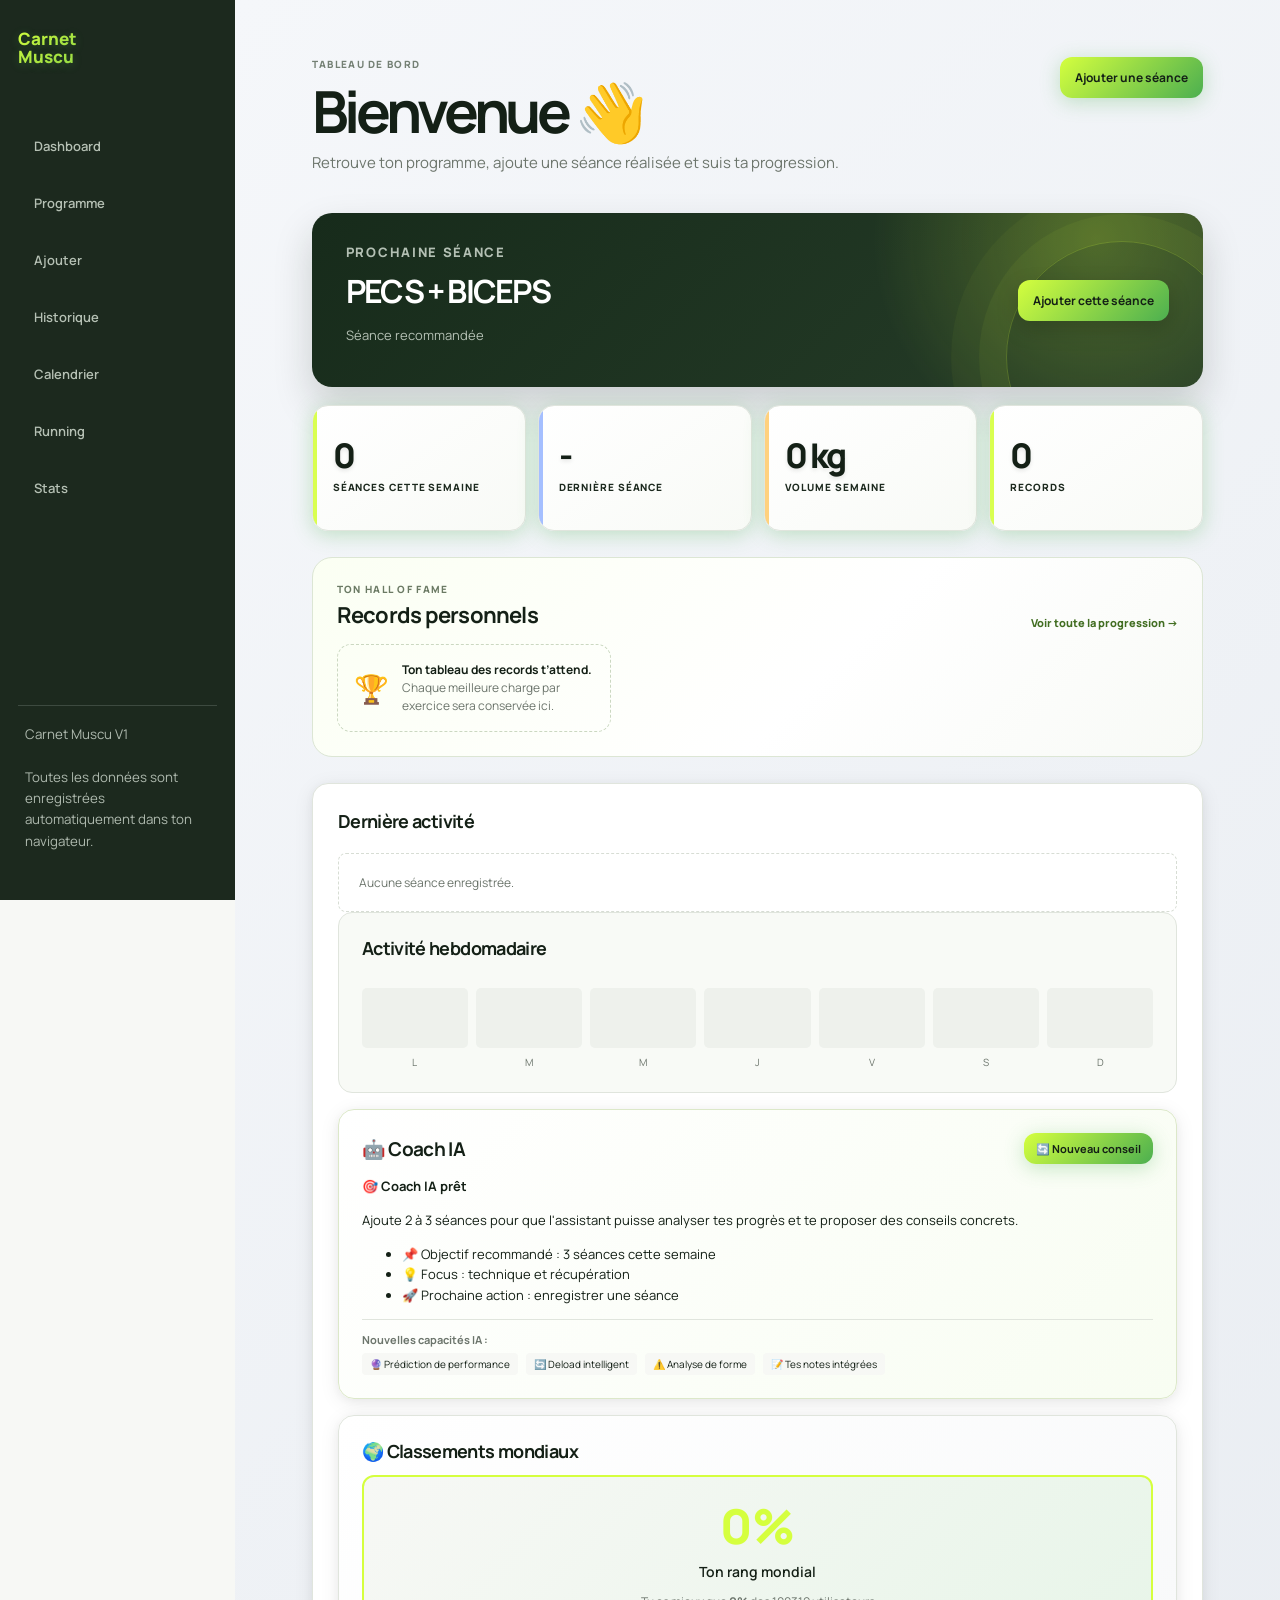
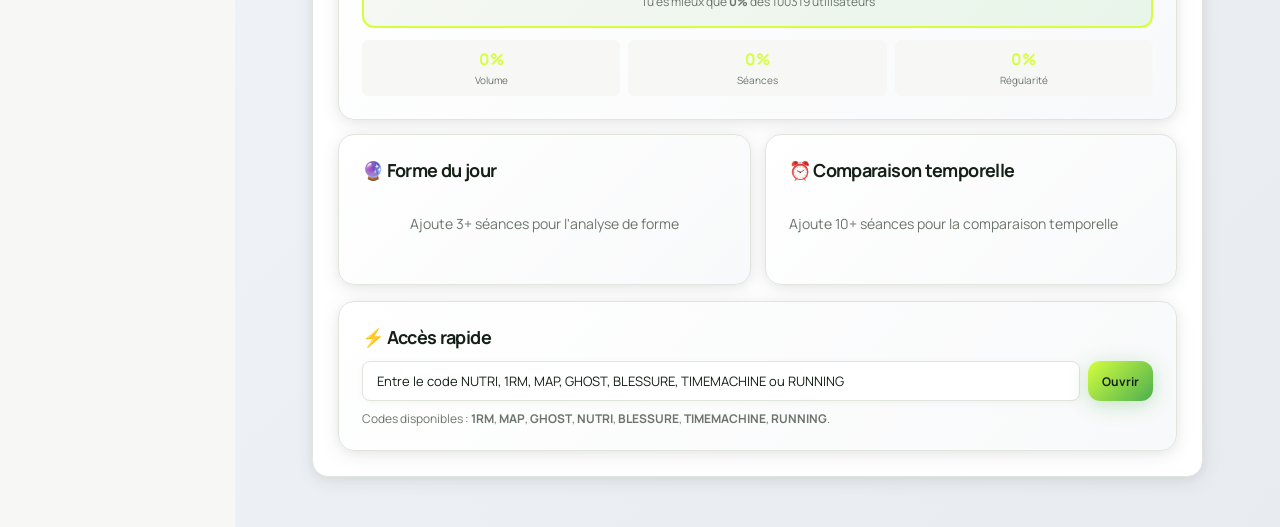
==== commit 6d53bab8: "Add files via upload" ====
--- a/index.html
+++ b/index.html
@@ -5,7 +5,7 @@
     <meta name="viewport" content="width=device-width, initial-scale=1.0">
     <title>Carnet Muscu</title>
 
-    <link rel="stylesheet" href="styles.css?v=130">
+    <link rel="stylesheet" href="styles.css?v=131">
     
     <!-- Icône pour appli web -->
     <link rel="icon" href="favicon.svg" type="image/svg+xml">
@@ -25,7 +25,7 @@
 .stat span{color:#1c291e;font-weight:600;position:relative;z-index:1}
 .btn{transition:all 0.3s cubic-bezier(0.4, 0, 0.2, 1);background:linear-gradient(135deg,var(--lime) 0%,#4caf50 100%);border-radius:12px;box-shadow:0 4px 20px rgba(76,175,80,0.3);position:relative;overflow:hidden}.btn::after{content:'';position:absolute;top:50%;left:50%;width:0;height:0;background:rgba(255,255,255,0.3);border-radius:50%;transform:translate(-50%,-50%);transition:width 0.5s,height 0.5s}.btn:hover::after{width:400px;height:400px}.btn:hover{transform:translateY(-3px);box-shadow:0 8px 30px rgba(76,175,80,0.4),0 0 15px rgba(76,175,80,0.3)}.btn:active{transform:translateY(-1px) scale(0.98)}
 .day-button{transition:all 0.3s cubic-bezier(0.4, 0, 0.2, 1);border-radius:12px;box-shadow:0 2px 8px rgba(0,0,0,0.06);position:relative;overflow:hidden}.day-button::before{content:'';position:absolute;top:50%;left:50%;width:0;height:0;background:rgba(255,255,255,0.4);border-radius:50%;transform:translate(-50%,-50%);transition:width 0.4s,height 0.4s}.day-button:hover::before{width:200px;height:200px}.day-button:hover{background:linear-gradient(135deg,var(--lime) 0%,#4caf50 100%);color:#1c291e;transform:scale(1.08);box-shadow:0 4px 15px rgba(76,175,80,0.3)}.day-button:active{transform:scale(0.97)}
-.nutri-indicator{position:absolute;bottom:2px;right:2px;font-size:12px;animation:bounce 2s ease-in-out infinite}
+.day-emoji.multi{max-width:none;width:auto;min-width:34px;padding:0 4px;border-radius:14px}
 @keyframes bounce{0%,100%{transform:translateY(0)}50%{transform:translateY(-4px)}}
 .calendar-card{background:linear-gradient(135deg,#ffffff 0%,#f8f9fa 100%);box-shadow:0 8px 30px rgba(0,0,0,0.1);border-radius:20px}
 .history .card{transition:all 0.4s cubic-bezier(0.4, 0, 0.2, 1);border-left:4px solid var(--lime);background:linear-gradient(135deg,#ffffff 0%,#f8f9fa 100%);box-shadow:0 4px 20px rgba(0,0,0,0.08)}.history .card:hover{transform:translateX(8px) scale(1.01);box-shadow:0 8px 30px rgba(0,0,0,0.12),0 0 15px rgba(76,175,80,0.15);border-left-width:5px}
@@ -38,11 +38,27 @@
 aside nav a{transition:all 0.3s cubic-bezier(0.4, 0, 0.2, 1);border-radius:12px;padding:12px 16px;margin:4px 0;font-weight:600;position:relative;overflow:hidden}aside nav a::before{content:'';position:absolute;top:0;left:0;width:4px;height:100%;background:linear-gradient(180deg,var(--lime) 0%,#4caf50 100%);transform:translateX(-100%);transition:transform 0.3s ease;border-radius:4px 0 0 4px}aside nav a:hover::before{transform:translateX(0)}aside nav a:hover{background:linear-gradient(90deg,rgba(76,175,80,0.15) 0%,transparent 100%);transform:translateX(4px);color:var(--lime);box-shadow:0 0 15px rgba(76,175,80,0.2)}aside nav a.active{background:linear-gradient(90deg,rgba(76,175,80,0.25) 0%,transparent 100%);color:var(--lime)}aside nav a.active::before{transform:translateX(0)}
 aside .logo{background:linear-gradient(135deg,var(--lime) 0%,#4caf50 100%);-webkit-background-clip:text;-webkit-text-fill-color:transparent;background-clip:text;font-weight:800;text-shadow:0 2px 10px rgba(76,175,80,0.3);transition:all 0.3s ease}aside .logo:hover{transform:scale(1.05);filter:brightness(1.1)}
 main{background:linear-gradient(135deg,#f5f7fa 0%,#e8ecf1 100%);min-height:100vh}
-#nutrition .card{background:linear-gradient(135deg,#ffffff 0%,#f0f8ff 100%);border:2px solid #e3f2fd;box-shadow:0 4px 20px rgba(33,150,243,0.1)}#nutrition .card:hover{box-shadow:0 8px 30px rgba(33,150,243,0.2),0 0 15px rgba(33,150,243,0.15);border-color:#bbdefb}
-.nutri-score{background:linear-gradient(135deg,#4caf50 0%,#66bb6a 100%);border-radius:16px;padding:16px 24px;color:#1c291e;font-weight:800;box-shadow:0 4px 20px rgba(76,175,80,0.3);transition:all 0.3s ease}.nutri-score:hover{transform:scale(1.05);box-shadow:0 8px 30px rgba(76,175,80,0.4),0 0 20px rgba(76,175,80,0.3)}
-.nutri-macro{background:linear-gradient(135deg,#f7f8f5 0%,#ffffff 100%);border-radius:12px;padding:12px 16px;border:1px solid #e8e8e8;transition:all 0.3s ease}.nutri-macro:hover{transform:translateY(-2px) scale(1.02);box-shadow:0 4px 12px rgba(0,0,0,0.08),0 0 10px rgba(76,175,80,0.15);border-color:var(--lime)}
-.nutri-advice{background:linear-gradient(135deg,#fff3e0 0%,#ffffff 100%);border-left:4px solid #ff9800;border-radius:8px;padding:12px 16px;margin:8px 0;transition:all 0.3s ease}.nutri-advice:hover{transform:translateX(4px) scale(1.01);box-shadow:0 4px 12px rgba(255,152,0,0.15),0 0 15px rgba(255,152,0,0.2);border-left-width:5px}
-.nutri-history-item{transition:all 0.3s ease;padding:12px 16px;background:linear-gradient(135deg,#ffffff 0%,#f8f9fa 100%);border-radius:12px;margin-bottom:8px;border:1px solid #e8e8e8;cursor:pointer}.nutri-history-item:hover{transform:scale(1.02) translateY(-2px);box-shadow:0 4px 12px rgba(0,0,0,0.08),0 0 15px rgba(76,175,80,0.2);background:linear-gradient(135deg,#f0f4f8 0%,#ffffff 100%);border-color:var(--lime)}
+#nutrition .card{background:linear-gradient(135deg,#ffffff 0%,#f0f8ff 100%);border:2px solid #e3f2fd;box-shadow:0 4px 20px rgba(33,150,243,0.1);border-radius:20px}#nutrition .card:hover{box-shadow:0 8px 30px rgba(33,150,243,0.2),0 0 15px rgba(33,150,243,0.15);border-color:#bbdefb;transform:translateY(-4px);transition:all 0.3s ease}
+#nutrition header{display:flex;justify-content:space-between;align-items:flex-start;margin-bottom:24px;padding:24px;background:linear-gradient(135deg,#ffffff 0%,#f0f8ff 100%);border-radius:16px;box-shadow:0 4px 20px rgba(33,150,243,0.1)}
+#nutrition .eyebrow{font-size:11px;font-weight:700;text-transform:uppercase;letter-spacing:0.1em;color:var(--muted);margin-bottom:8px}
+#nutrition h1{font-size:28px;font-weight:800;color:var(--ink);margin-bottom:8px;background:linear-gradient(135deg,#1976d2 0%,#42a5f5 100%);-webkit-background-clip:text;-webkit-text-fill-color:transparent;background-clip:text}
+#nutrition .sub{font-size:14px;color:var(--muted);line-height:1.5}
+.nutri-score{background:linear-gradient(135deg,#4caf50 0%,#66bb6a 100%);border-radius:20px;padding:24px 32px;color:#1c291e;font-weight:800;box-shadow:0 4px 20px rgba(76,175,80,0.3);transition:all 0.3s ease;text-align:center;position:relative;overflow:hidden}.nutri-score::before{content:'';position:absolute;top:-50%;left:-50%;width:200%;height:200%;background:radial-gradient(circle,rgba(255,255,255,0.3) 0%,transparent 70%);transition:transform 0.6s ease}.nutri-score:hover::before{transform:scale(1.5)}.nutri-score:hover{transform:scale(1.05);box-shadow:0 8px 30px rgba(76,175,80,0.4),0 0 20px rgba(76,175,80,0.3)}
+.nutri-score-value{font-size:48px;font-weight:800;color:#1c291e;text-shadow:0 2px 4px rgba(0,0,0,0.1);position:relative;z-index:1}
+.nutri-score-label{font-size:14px;color:#1c291e;font-weight:600;margin-top:8px;position:relative;z-index:1}
+.nutri-macro{background:linear-gradient(135deg,#f7f8f5 0%,#ffffff 100%);border-radius:16px;padding:16px 20px;border:1px solid #e8e8e8;transition:all 0.3s ease;position:relative;overflow:hidden}.nutri-macro::before{content:'';position:absolute;top:0;left:0;width:4px;height:100%;background:linear-gradient(180deg,var(--lime) 0%,#4caf50 100%);transform:translateX(-100%);transition:transform 0.3s ease;border-radius:4px 0 0 4px}.nutri-macro:hover::before{transform:translateX(0)}.nutri-macro:hover{transform:translateY(-4px) scale(1.02);box-shadow:0 4px 12px rgba(0,0,0,0.08),0 0 10px rgba(76,175,80,0.15);border-color:var(--lime)}
+.nutri-macro-value{font-size:24px;font-weight:700;color:var(--lime);margin-bottom:4px}
+.nutri-macro-label{font-size:13px;color:var(--muted);font-weight:500}
+.nutri-macro-grid{display:grid;grid-template-columns:repeat(auto-fit,minmax(140px,1fr));gap:16px;margin:20px 0}
+.nutri-advice{background:linear-gradient(135deg,#fff3e0 0%,#ffffff 100%);border-left:4px solid #ff9800;border-radius:12px;padding:16px 20px;margin:12px 0;transition:all 0.3s ease;position:relative;overflow:hidden}.nutri-advice::before{content:'';position:absolute;top:0;left:0;width:4px;height:100%;background:linear-gradient(180deg,#ff9800 0%,#ffb74d 100%);transform:translateX(-100%);transition:transform 0.3s ease;border-radius:4px 0 0 4px}.nutri-advice:hover::before{transform:translateX(0)}.nutri-advice:hover{transform:translateX(6px) scale(1.01);box-shadow:0 4px 12px rgba(255,152,0,0.15),0 0 15px rgba(255,152,0,0.2);border-left-width:5px}
+.nutri-advice-title{font-weight:700;color:#ff9800;margin-bottom:8px;display:flex;align-items:center;gap:8px}
+.nutri-advice-content{font-size:14px;color:var(--ink);line-height:1.5}
+.nutri-history-item{transition:all 0.3s ease;padding:16px 20px;background:linear-gradient(135deg,#ffffff 0%,#f8f9fa 100%);border-radius:16px;margin-bottom:12px;border:1px solid #e8e8e8;cursor:pointer;position:relative;overflow:hidden}.nutri-history-item::before{content:'';position:absolute;top:0;left:0;width:4px;height:100%;background:linear-gradient(180deg,var(--lime) 0%,#4caf50 100%);transform:translateX(-100%);transition:transform 0.3s ease;border-radius:4px 0 0 4px}.nutri-history-item:hover::before{transform:translateX(0)}.nutri-history-item:hover{transform:scale(1.02) translateY(-4px);box-shadow:0 4px 12px rgba(0,0,0,0.08),0 0 15px rgba(76,175,80,0.2);background:linear-gradient(135deg,#f0f4f8 0%,#ffffff 100%);border-color:var(--lime)}
+.nutri-history-date{font-weight:600;color:var(--ink);margin-bottom:8px;font-size:15px}
+.nutri-history-score{display:inline-block;padding:4px 12px;background:linear-gradient(135deg,#4caf50 0%,#66bb6a 100%);border-radius:20px;font-size:13px;font-weight:700;color:#1c291e}
+.nutri-input-area{transition:all 0.3s ease;background:linear-gradient(135deg,#ffffff 0%,#f8f9fa 100%);border-radius:16px;padding:20px;border:2px solid #e8e8e8;box-shadow:0 4px 20px rgba(0,0,0,0.08)}.nutri-input-area:hover{border-color:var(--lime);box-shadow:0 4px 20px rgba(76,175,80,0.15)}
+.nutri-input-area textarea{width:100%;min-height:120px;border:2px solid #e0e0e0;border-radius:12px;padding:16px;font-family:inherit;font-size:14px;resize:vertical;transition:all 0.3s ease}.nutri-input-area textarea:focus{outline:none;border-color:var(--lime);box-shadow:0 4px 20px rgba(76,175,80,0.2),0 0 10px rgba(76,175,80,0.15)}
+.nutri-analyze-btn{transition:all 0.3s cubic-bezier(0.4, 0, 0.2, 1);background:linear-gradient(135deg,var(--lime) 0%,#4caf50 100%);border-radius:12px;padding:14px 28px;font-weight:600;box-shadow:0 4px 20px rgba(76,175,80,0.3);position:relative;overflow:hidden;margin-top:16px}.nutri-analyze-btn::after{content:'';position:absolute;top:50%;left:50%;width:0;height:0;background:rgba(255,255,255,0.3);border-radius:50%;transform:translate(-50%,-50%);transition:width 0.5s,height 0.5s}.nutri-analyze-btn:hover::after{width:300px;height:300px}.nutri-analyze-btn:hover{transform:translateY(-2px);box-shadow:0 8px 30px rgba(76,175,80,0.4),0 0 15px rgba(76,175,80,0.3)}
 /* ================= PROGRAMME (refonte v2) ================= */
 /* Note : grille 2×2 fixe pour éviter qu'une card ne se retrouve isolée sur
    la 2e ligne quand le viewport est entre 760-1600px. Sur très grand
@@ -450,6 +466,7 @@
         <a href="#" data-page="log">Ajouter</a>
         <a href="#" data-page="history">Historique</a>
         <a href="#" data-page="calendar">Calendrier</a>
+        <a href="#" data-page="running">Running</a>
         <a href="#" data-page="stats">Stats</a>
     </nav>
 
@@ -603,6 +620,22 @@
 
 </div>
 
+</div>
+
+<div class="card run-dash-card" id="runDashCard" style="display:none;">
+<div class="run-dash-head">
+<div>
+<p class="eyebrow">🏃 COURSE À PIED</p>
+<h2 style="font-size:20px;">Ta course</h2>
+</div>
+<a href="#" data-page="running" class="btn lime" style="padding:10px 16px;">Ouvrir Running</a>
+</div>
+<div class="run-dash-stats">
+<div class="card stat"><b id="runDashWeekKm">0 km</b><span>Cette semaine</span></div>
+<div class="card stat"><b id="runDashCount">0</b><span>Sorties</span></div>
+<div class="card stat"><b id="runDashTotal">0 km</b><span>Distance totale</span></div>
+<div class="card stat"><b id="runDashBestPace">—</b><span>Meilleure allure</span></div>
+</div>
 </div>
 
 <section class="dashboard-records" aria-labelledby="recordsSpotlightTitle">
@@ -781,13 +814,13 @@
 
 <div style="display:flex;gap:8px;">
 
-<input type="text" id="quickAccessCode" placeholder="Entre le code NUTRI, 1RM, MAP, GHOST, BLESSURE ou TIMEMACHINE" style="flex:1;padding:10px 14px;border:1px solid var(--line);border-radius:8px;font:13px Manrope;color:var(--ink);background:#fff;-webkit-text-fill-color:var(--ink);" autocomplete="off">
+<input type="text" id="quickAccessCode" placeholder="Entre le code NUTRI, 1RM, MAP, GHOST, BLESSURE, TIMEMACHINE ou RUNNING" style="flex:1;padding:10px 14px;border:1px solid var(--line);border-radius:8px;font:13px Manrope;color:var(--ink);background:#fff;-webkit-text-fill-color:var(--ink);" autocomplete="off">
 
 <button class="btn lime" id="openQuickAccess" style="padding:10px 14px;">Ouvrir</button>
 
 </div>
 
-<p class="sub" style="margin:9px 0 0;font-size:12px;">Codes disponibles : <b>1RM</b>, <b>MAP</b>, <b>GHOST</b>, <b>NUTRI</b>, <b>BLESSURE</b>, <b>TIMEMACHINE</b>.</p>
+<p class="sub" style="margin:9px 0 0;font-size:12px;">Codes disponibles : <b>1RM</b>, <b>MAP</b>, <b>GHOST</b>, <b>NUTRI</b>, <b>BLESSURE</b>, <b>TIMEMACHINE</b>, <b>RUNNING</b>.</p>
 
 </div>
 
@@ -1119,8 +1152,92 @@
 
 <span>🛡️ Épaules + Abdos</span>
 
-</div>
-
+<span>🏃 Running</span>
+
+</div>
+
+</div>
+
+</section>
+
+<!-- ================= RUNNING ================= -->
+
+<section id="running" class="hidden">
+
+<header>
+<div>
+<p class="eyebrow">COURSE À PIED</p>
+<h1>🏃 Running</h1>
+<p class="sub">Enregistre tes sorties course à pied, suis ta distance, ton allure et tes progrès.</p>
+</div>
+<button class="btn lime" id="quickAddRun">＋ Ajouter une sortie</button>
+</header>
+
+<!-- ====== Stats ====== -->
+<div class="stats">
+<div class="card stat"><b id="runTotalDistance">0 km</b><span>Distance totale</span></div>
+<div class="card stat"><b id="runTotalCount">0</b><span>Sorties</span></div>
+<div class="card stat"><b id="runAvgPace">—</b><span>Allure moyenne</span></div>
+<div class="card stat"><b id="runBestPace">—</b><span>Meilleure allure</span></div>
+</div>
+
+<div class="stats">
+<div class="card stat"><b id="runWeekDistance">0 km</b><span>Cette semaine</span></div>
+<div class="card stat"><b id="runMonthDistance">0 km</b><span>Ce mois</span></div>
+<div class="card stat"><b id="runTotalTime">0 min</b><span>Temps total</span></div>
+<div class="card stat"><b id="runLongest">—</b><span>Plus longue sortie</span></div>
+</div>
+
+<!-- ====== Formulaire ====== -->
+<div class="card form run-form" id="runFormCard" style="margin-top:16px;">
+<h2 style="margin:0 0 14px;">Ajouter une sortie</h2>
+<div class="row">
+<label>
+Date
+<input type="date" id="runDate">
+</label>
+<label>
+Distance (km)
+<input type="number" id="runDistance" step="0.01" min="0" placeholder="Ex : 5.00">
+</label>
+</div>
+<div class="row" style="margin-top:12px;">
+<label>
+Durée (min)
+<input type="number" id="runDuration" step="0.5" min="0" placeholder="Ex : 30">
+</label>
+<label>
+Note
+<input type="text" id="runNote" placeholder="Sensations, parcours...">
+</label>
+</div>
+<div class="footer">
+<button class="btn" id="cancelRun">Annuler</button>
+<button class="btn lime" id="saveRun">Enregistrer la sortie</button>
+</div>
+</div>
+
+<!-- ====== Historique + graphique ====== -->
+<div style="display:grid;grid-template-columns:repeat(auto-fit,minmax(300px,1fr));gap:16px;margin-top:16px;">
+<div class="card">
+<h2 style="margin-bottom:14px;">📈 Distance par semaine</h2>
+<div id="runWeekChart" class="run-week-chart">
+<div class="empty">Ajoute des sorties pour voir ta progression.</div>
+</div>
+</div>
+<div class="card history">
+<h2 style="margin-bottom:14px;">🗂 Historique des sorties</h2>
+<div id="runHistory" class="run-history">
+<div class="empty">Aucune sortie enregistrée.</div>
+</div>
+</div>
+</div>
+
+<!-- ====== Ghost course ====== -->
+<div class="card" id="runGhostCard" style="margin-top:16px;display:none;">
+<h2 style="margin-bottom:4px;">👻 Fantôme course</h2>
+<p class="sub" style="font-size:11px;margin-top:4px;">Affronte ta meilleure sortie passée de distance similaire : l'allure (min/km) la plus rapide l'emporte.</p>
+<div id="runGhostContent"></div>
 </div>
 
 </section>
@@ -1790,6 +1907,7 @@
   <a href="#" data-page="log">Ajouter</a>
   <a href="#" data-page="history">Historique</a>
   <a href="#" data-page="calendar">Calendrier</a>
+  <a href="#" data-page="running">Running</a>
   <a href="#" data-page="stats">Stats</a>
 </nav>
 
@@ -1936,12 +2054,13 @@
 </dialog>
 
 <script src="stats-gallery.js?v=99"></script>
-<script src="app.js?v=133"></script>
+<script src="app.js?v=135"></script>
+<script src="quickrunning.js?v=2"></script>
 <script src="ai-improved.js?v=85"></script>
 <script src="stats-progress.js?v=85"></script>
 <script src="stats-extended.js?v=85"></script>
 <script src="quickmap.js?v=85"></script>
-<script src="quickghost.js?v=65"></script>
+<script src="quickghost.js?v=69"></script>
 <script src="quicknutrition.js?v=127"></script>
 <script src="quickinjuryprediction.js?v=108"></script>
 <script src="quicktimemachine.js?v=108"></script>
--- a/styles.css
+++ b/styles.css
@@ -1,4 +1,4 @@
-@import url('https://fonts.googleapis.com/css2?family=Manrope:wght@400;600;700;800&display=swap');:root{--ink:#142016;--green:#1c291e;--lime:#d5ff3e;--line:#e0e5dd;--muted:#6c756c;--bg:#f7f8f5}*{box-sizing:border-box}body{margin:0;font-family:Manrope,Arial;background:var(--bg);color:var(--ink)}aside{position:fixed;inset:0 auto 0 0;width:235px;background:var(--green);color:#e9f0e8;padding:30px 18px;display:flex;flex-direction:column}.logo{font-weight:800;font-size:17px;display:flex;gap:10px;align-items:center;color:white;text-decoration:none;line-height:1.05}.logo:first-letter{background:var(--lime);color:var(--green);padding:7px 10px;border-radius:9px}nav{display:grid;gap:7px;margin-top:55px}nav a{color:#b5c0b4;text-decoration:none;padding:11px;border-radius:8px;font-size:13px;font-weight:700}nav a:hover{background:#334037;color:white}aside small{margin-top:auto;color:#aeb9ae;border-top:1px solid #3d4a40;padding:18px 7px;line-height:1.6}main{margin-left:235px;max-width:1420px;padding:50px clamp(25px,6vw,85px)}header{display:flex;justify-content:space-between;align-items:start;gap:18px;margin-bottom:29px}.eyebrow{font-size:10px;font-weight:800;letter-spacing:.13em;text-transform:uppercase;color:#748074;margin:0 0 8px}h1{font-size:38px;letter-spacing:-.06em;margin:0;line-height:1.1}h2{font-size:18px;margin:0;letter-spacing:-.035em}.sub{font-size:14px;color:var(--muted);margin:8px 0}.hidden{display:none}.btn{border:0;text-decoration:none;background:#eef1eb;color:var(--ink);padding:12px 15px;border-radius:8px;font:700 12px Manrope;cursor:pointer;display:inline-flex;align-items:center;justify-content:center}.lime{background:var(--lime)}.lime:hover{background:#c2eb30}.ghost{margin-top:15px}.full{width:100%;margin-top:18px}.next{padding:28px 30px;background:var(--green);color:white;border-radius:14px;display:flex;justify-content:space-between;align-items:center}.next .eyebrow,.next p:not(.eyebrow){color:#b4c0b4}.next h2{font-size:24px}.next p{font-size:13px}.stats{display:grid;grid-template-columns:repeat(4,1fr);gap:16px;margin:16px 0}.card{background:white;border:1px solid var(--line);border-radius:13px;padding:23px}.stat b{display:block;font-size:27px;letter-spacing:-.07em}.stat span{font-size:11px;color:var(--muted)}.grid{display:grid;grid-template-columns:1fr 1fr;gap:16px}.empty{border:1px dashed #d7ddd4;color:var(--muted);padding:20px;border-radius:8px;font-size:12px;margin-top:20px}.bars{display:flex;gap:8px;justify-content:space-between;margin-top:28px}.bar{flex:1;text-align:center;font-size:10px;color:var(--muted)}.bar i{display:block;height:60px;background:#eef1ec;border-radius:5px;margin-bottom:7px}.bar i.active{background:var(--lime)}.templates{display:grid;grid-template-columns:repeat(2,minmax(0,1fr));gap:16px}.template h2{margin:4px 0 15px}.exercise{border-top:1px solid var(--line);padding:9px 0;font-size:12px;display:flex;justify-content:space-between;gap:8px}.exercise span{color:var(--muted);white-space:nowrap}.footer{display:flex;justify-content:flex-end;gap:8px;margin-top:15px}.delete{background:none;border:0;color:#ad4238;font:700 11px Manrope;cursor:pointer}.log{display:grid;grid-template-columns:1fr 260px;gap:16px;align-items:start}.form{padding:25px}.row{display:grid;grid-template-columns:1fr 170px;gap:13px}label{display:grid;gap:6px;font-size:11px;font-weight:800}input,select,textarea{border:1px solid #dce2d9;background:#fbfcfa;border-radius:7px;padding:9px;font:13px Manrope;color:var(--ink);width:100%}textarea{resize:vertical;min-height:85px}.logged{border-top:1px solid var(--line);padding:18px 0}.logged h3{font-size:14px;margin:0 0 9px}.logged table{width:100%;border-collapse:collapse;font-size:12px}.logged th{text-align:left;color:var(--muted);font-size:9px;text-transform:uppercase;padding:5px}.logged td{padding:4px}.remove{border:0;background:none;color:#9ca69b;font-size:16px;cursor:pointer}.addset{border:0;background:none;color:#426e22;font:700 11px Manrope;padding:9px 5px;cursor:pointer}.summary{position:sticky;top:18px;font-size:12px;color:var(--muted)}.summary b{font-size:18px;color:var(--ink);margin-right:5px}.summary hr{border:0;border-top:1px solid var(--line);margin:14px 0}.summary label{margin-top:20px}.history{display:grid;gap:10px}.historyItem{cursor:pointer;display:grid;grid-template-columns:140px 1fr auto;align-items:center;gap:15px}.historyItem time,.historyItem span{font-size:12px;color:var(--muted)}.historyItem b{font-size:15px}.chart label{max-width:260px}.chartBox{height:260px;margin-top:30px;display:flex;gap:10px;align-items:end;border-bottom:1px solid var(--line);padding:0 10px}.point{flex:1;height:100%;display:flex;justify-content:end;flex-direction:column;align-items:center;min-width:35px}.point i{width:30px;max-width:100%;background:var(--lime);border-radius:5px 5px 0 0;position:relative}.point b{position:absolute;top:-19px;font-size:9px;white-space:nowrap}.point span{font-size:9px;color:var(--muted);padding-top:7px}dialog{border:0;border-radius:14px;width:min(680px,calc(100vw - 25px));box-shadow:0 20px 70px #0005}dialog::backdrop{background:#13201499}dialog form{padding:25px}.close{float:right;border:0;background:none;font-size:25px;cursor:pointer}.prog{display:grid;grid-template-columns:1fr 65px 85px 90px 28px;gap:8px;border-top:1px solid var(--line);padding:13px 0}.prog label{font-size:9px}.actions{border-top:1px solid var(--line);margin-top:21px;padding-top:19px;display:flex;justify-content:flex-end;gap:8px}.mobile-nav{display:none}@media(max-width:760px){aside{display:none}main{margin:0;padding:16px 14px 92px;max-width:none}h1{font-size:32px}h2{font-size:18px}header{display:flex;flex-direction:column;align-items:flex-start;gap:18px}header > div{width:100%}header .btn{width:100%;max-width:none;margin-top:0}header .btn:first-of-type{margin-top:0}header .btn:not(:first-of-type){margin-top:14px}.next{display:block;padding:22px 18px;border-radius:18px} .next h2{font-size:22px} .next p{font-size:13px} .next .btn{width:100%;margin-top:18px} .stats{grid-template-columns:1fr;gap:14px;margin:18px 0}.grid,.templates,.log{grid-template-columns:1fr;gap:14px}.card{padding:18px}.summary{position:static;top:auto}.row{grid-template-columns:1fr;gap:10px}.prog{grid-template-columns:1fr;gap:10px}.prog label{font-size:10px}.historyItem{grid-template-columns:1fr;gap:14px;padding:14px}.historyItem time,.historyItem span{font-size:12px}.historyItem b{font-size:16px}.chart label{max-width:100%}.chartBox{height:200px;margin-top:22px}.bar i{height:46px}.logged th{font-size:9px}.logged td{padding:6px}.btn{width:100%;padding:14px 16px}.footer{flex-direction:column;align-items:stretch}.footer .btn{width:100%}.form{padding:18px}.templates{width:100%}.card.history{padding:18px}.mobile-nav{display:flex;position:fixed;left:0;right:0;bottom:0;z-index:20;justify-content:space-between;align-items:center;gap:6px;padding:8px 10px;background:var(--green);border-top:1px solid #334037;box-shadow:0 -10px 30px rgba(0,0,0,.18)}.mobile-nav a{flex:1;color:#d5e3d4;text-decoration:none;font-size:11px;text-align:center;padding:8px 5px;border-radius:12px;line-height:1.2}.mobile-nav a:hover,.mobile-nav a:focus{background:#334037;color:white}.mobile-nav a br{display:none}}
+@import url('https://fonts.googleapis.com/css2?family=Manrope:wght@400;600;700;800&display=swap');:root{--ink:#142016;--green:#1c291e;--lime:#d5ff3e;--line:#e0e5dd;--muted:#6c756c;--bg:#f7f8f5}*{box-sizing:border-box}body{margin:0;font-family:Manrope,Arial;background:var(--bg);color:var(--ink)}aside{position:fixed;inset:0 auto 0 0;width:235px;background:var(--green);color:#e9f0e8;padding:30px 18px;display:flex;flex-direction:column}.logo{font-weight:800;font-size:17px;display:flex;gap:10px;align-items:center;color:white;text-decoration:none;line-height:1.05}.logo:first-letter{background:var(--lime);color:var(--green);padding:7px 10px;border-radius:9px}nav{display:grid;gap:7px;margin-top:55px}nav a{color:#b5c0b4;text-decoration:none;padding:11px;border-radius:8px;font-size:13px;font-weight:700}nav a:hover{background:#334037;color:white}aside small{margin-top:auto;color:#aeb9ae;border-top:1px solid #3d4a40;padding:18px 7px;line-height:1.6}main{margin-left:235px;max-width:1420px;padding:50px clamp(25px,6vw,85px)}header{display:flex;justify-content:space-between;align-items:start;gap:18px;margin-bottom:29px}.eyebrow{font-size:10px;font-weight:800;letter-spacing:.13em;text-transform:uppercase;color:#748074;margin:0 0 8px}h1{font-size:38px;letter-spacing:-.06em;margin:0;line-height:1.1}h2{font-size:18px;margin:0;letter-spacing:-.035em}.sub{font-size:14px;color:var(--muted);margin:8px 0}.hidden{display:none}.btn{border:0;text-decoration:none;background:#eef1eb;color:var(--ink);padding:12px 15px;border-radius:8px;font:700 12px Manrope;cursor:pointer;display:inline-flex;align-items:center;justify-content:center}.lime{background:var(--lime)}.lime:hover{background:#c2eb30}.ghost{margin-top:15px}.full{width:100%;margin-top:18px}.next{padding:28px 30px;background:var(--green);color:white;border-radius:14px;display:flex;justify-content:space-between;align-items:center}.next .eyebrow,.next p:not(.eyebrow){color:#b4c0b4}.next h2{font-size:24px}.next p{font-size:13px}.stats{display:grid;grid-template-columns:repeat(4,1fr);gap:16px;margin:16px 0}.card{background:white;border:1px solid var(--line);border-radius:13px;padding:23px}.stat b{display:block;font-size:27px;letter-spacing:-.07em}.stat span{font-size:11px;color:var(--muted)}.grid{display:grid;grid-template-columns:1fr 1fr;gap:16px}.empty{border:1px dashed #d7ddd4;color:var(--muted);padding:20px;border-radius:8px;font-size:12px;margin-top:20px}.bars{display:flex;gap:8px;justify-content:space-between;margin-top:28px}.bar{flex:1;text-align:center;font-size:10px;color:var(--muted)}.bar i{display:block;height:60px;background:#eef1ec;border-radius:5px;margin-bottom:7px}.bar i.active{background:var(--lime)}.templates{display:grid;grid-template-columns:repeat(2,minmax(0,1fr));gap:16px}.template h2{margin:4px 0 15px}.exercise{border-top:1px solid var(--line);padding:9px 0;font-size:12px;display:flex;justify-content:space-between;gap:8px}.exercise span{color:var(--muted);white-space:nowrap}.footer{display:flex;justify-content:flex-end;gap:8px;margin-top:15px}.delete{background:none;border:0;color:#ad4238;font:700 11px Manrope;cursor:pointer}.log{display:grid;grid-template-columns:1fr 260px;gap:16px;align-items:start}.form{padding:25px}.row{display:grid;grid-template-columns:1fr 170px;gap:13px}label{display:grid;gap:6px;font-size:11px;font-weight:800}input,select,textarea{border:1px solid #dce2d9;background:#fbfcfa;border-radius:7px;padding:9px;font:13px Manrope;color:var(--ink);width:100%}textarea{resize:vertical;min-height:85px}.logged{border-top:1px solid var(--line);padding:18px 0}.logged h3{font-size:14px;margin:0 0 9px}.logged table{width:100%;border-collapse:collapse;font-size:12px}.logged th{text-align:left;color:var(--muted);font-size:9px;text-transform:uppercase;padding:5px}.logged td{padding:4px}.remove{border:0;background:none;color:#9ca69b;font-size:16px;cursor:pointer}.addset{border:0;background:none;color:#426e22;font:700 11px Manrope;padding:9px 5px;cursor:pointer}.summary{position:sticky;top:18px;font-size:12px;color:var(--muted)}.summary b{font-size:18px;color:var(--ink);margin-right:5px}.summary hr{border:0;border-top:1px solid var(--line);margin:14px 0}.summary label{margin-top:20px}.history{display:grid;gap:10px}.historyItem{cursor:pointer;display:grid;grid-template-columns:140px 1fr auto;align-items:center;gap:15px}.historyItem time,.historyItem span{font-size:12px;color:var(--muted)}.historyItem b{font-size:15px}.chart label{max-width:260px}.chartBox{height:260px;margin-top:30px;display:flex;gap:10px;align-items:end;border-bottom:1px solid var(--line);padding:0 10px}.point{flex:1;height:100%;display:flex;justify-content:end;flex-direction:column;align-items:center;min-width:35px}.point i{width:30px;max-width:100%;background:var(--lime);border-radius:5px 5px 0 0;position:relative}.point b{position:absolute;top:-19px;font-size:9px;white-space:nowrap}.point span{font-size:9px;color:var(--muted);padding-top:7px}dialog{border:0;border-radius:14px;width:min(680px,calc(100vw - 25px));box-shadow:0 20px 70px #0005}dialog::backdrop{background:#13201499}dialog form{padding:25px}.close{float:right;border:0;background:none;font-size:25px;cursor:pointer}.prog{display:grid;grid-template-columns:1fr 65px 85px 90px 28px;gap:8px;border-top:1px solid var(--line);padding:13px 0}.prog label{font-size:9px}.actions{border-top:1px solid var(--line);margin-top:21px;padding-top:19px;display:flex;justify-content:flex-end;gap:8px}.mobile-nav{display:none}@media(max-width:760px){aside{display:none}main{margin:0;padding:16px 14px 92px;max-width:none}h1{font-size:32px}h2{font-size:18px}header{display:flex;flex-direction:column;align-items:flex-start;gap:18px}header > div{width:100%}header .btn{width:100%;max-width:none;margin-top:0}header .btn:first-of-type{margin-top:0}header .btn:not(:first-of-type){margin-top:14px}.next{display:block;padding:22px 18px;border-radius:18px} .next h2{font-size:22px} .next p{font-size:13px} .next .btn{width:100%;margin-top:18px} .stats{grid-template-columns:1fr;gap:14px;margin:18px 0}.grid,.templates,.log{grid-template-columns:1fr;gap:14px}.card{padding:18px}.summary{position:static;top:auto}.row{grid-template-columns:1fr;gap:10px}.prog{grid-template-columns:1fr;gap:10px}.prog label{font-size:10px}.historyItem{grid-template-columns:1fr;gap:14px;padding:14px}.historyItem time,.historyItem span{font-size:12px}.historyItem b{font-size:16px}.chart label{max-width:100%}.chartBox{height:200px;margin-top:22px}.bar i{height:46px}.logged th{font-size:9px}.logged td{padding:6px}.btn{width:100%;padding:14px 16px}.footer{flex-direction:column;align-items:stretch}.footer .btn{width:100%}.form{padding:18px}.templates{width:100%}.card.history{padding:18px}.mobile-nav{display:flex;position:fixed;left:0;right:0;bottom:0;z-index:20;justify-content:space-between;align-items:center;gap:6px;padding:8px 10px;background:var(--green);border-top:1px solid #334037;box-shadow:0 -10px 30px rgba(0,0,0,.18)}.mobile-nav a{flex:1;color:#d5e3d4;text-decoration:none;font-size:11px;text-align:center;padding:8px 5px;border-radius:12px;line-height:1.2}.mobile-nav a:hover,.mobile-nav a:focus{background:#334037;color:white}.mobile-nav a.active{background:var(--lime);color:#1c291e;font-weight:800}.mobile-nav a br{display:none}}
 
 /* === FIX CALENDRIER : règles restaurées depuis l'ancien CSS (le .bak était incomplet, ces classes ont disparu) === */
 .calendar-card{display:grid;gap:18px}
@@ -7,14 +7,14 @@
 .weekday,.day-cell{background:#fbfcfa;border:1px solid var(--line);border-radius:12px;padding:12px;min-height:75px;display:flex;align-items:center;justify-content:center;text-align:center;flex-direction:column}
 .weekday{background:#eef1eb;color:var(--muted);font-size:12px;font-weight:700;text-transform:uppercase}
 .day-cell.empty{background:transparent;border:0}
-.day-button{background:none;border:0;width:100%;height:100%;cursor:pointer;font:inherit;color:inherit;display:flex;flex-direction:column;align-items:center;justify-content:center;gap:6px;padding:0}
+.day-button{background:none;border:0;width:100%;height:100%;cursor:pointer;font:inherit;color:inherit;display:flex;flex-direction:column;align-items:center;justify-content:center;gap:6px;padding:0;position:relative}
 .day-button:hover{background:rgba(213,255,62,.14);border-radius:12px}
 .day-button:disabled{cursor:default;opacity:.45}
 .day-button[data-empty]{opacity:.55}
 .day-button[data-empty]:hover{opacity:1;background:rgba(173,66,56,.08)}
 .day-number{font-size:16px;font-weight:700}
 .day-emoji{font-size:18px}
-.calendar-legend{display:grid;grid-template-columns:repeat(4,minmax(0,1fr));gap:10px}
+.calendar-legend{display:grid;grid-template-columns:repeat(auto-fit,minmax(130px,1fr));gap:10px}
 .calendar-legend span{display:flex;align-items:center;justify-content:center;gap:8px;padding:11px 12px;background:#fbfdf8;border:1px solid var(--line);border-radius:12px;font-size:13px;color:var(--muted)}
 @media(max-width:760px){
 .calendar-card{padding:14px;gap:14px}
@@ -602,3 +602,99 @@
 #timemachine .tm-block-load{
     font:600 12px Manrope;color:var(--ink);
 }
+
+/* ========== RUNNING (course à pied) ========== */
+#running{max-width:1180px}
+#running header{padding:7px 0 2px}
+#running header h1{font-size:clamp(38px,5vw,58px);letter-spacing:-.075em;background:linear-gradient(135deg,#ff7a3d 0%,#ffb37d 100%);-webkit-background-clip:text;-webkit-text-fill-color:transparent;background-clip:text}
+#running header .sub{max-width:530px;font-size:15px;line-height:1.55}
+#running .stats{grid-template-columns:repeat(4,minmax(0,1fr));gap:12px;margin:18px 0 0}
+#running .stats:nth-of-type(2){margin-top:12px}
+#running .stat{min-height:118px;padding:19px 20px;position:relative;overflow:hidden;background:linear-gradient(145deg,#fff,#fff8f3);border-radius:16px}
+#running .stat:before{content:"";position:absolute;left:0;top:0;bottom:0;width:4px;background:#ff7a3d;opacity:.9}
+#running .stat:nth-child(2):before{background:#ffb37d}
+#running .stat:nth-child(3):before{background:#4fc3f7}
+#running .stat:nth-child(4):before{background:#d5ff3e}
+#running .stat b{font-size:32px;line-height:1.05;margin-top:13px;color:var(--ink)}
+#running .stat span{font-size:10px;text-transform:uppercase;letter-spacing:.09em;font-weight:800}
+#running .run-form{border-radius:16px;border-top:4px solid #ff7a3d;max-width:760px}
+#running .run-form .row label{font-size:11px;font-weight:800;color:var(--ink)}
+#running .run-form input{padding:11px 12px;border-radius:10px;font-size:14px}
+
+/* Graphique hebdomadaire */
+.run-week-chart{display:flex;align-items:flex-end;gap:10px;height:210px;padding:14px 4px 0;border-bottom:1px solid var(--line)}
+.run-week-col{flex:1;min-width:0;display:flex;flex-direction:column;align-items:center;justify-content:flex-end;height:100%;gap:5px;position:relative}
+.run-week-bar-wrap{width:100%;max-width:34px;height:calc(100% - 34px);display:flex;align-items:flex-end;justify-content:center;background:#f4f6f1;border-radius:8px 8px 0 0;overflow:hidden}
+.run-week-bar{display:block;width:100%;background:linear-gradient(180deg,#ff9a5e 0%,#ff7a3d 100%);border-radius:8px 8px 0 0;transition:height .6s cubic-bezier(.4,0,.2,1);min-height:3px}
+.run-week-col.current .run-week-bar{background:linear-gradient(180deg,#d5ff3e 0%,#a8d82c 100%);box-shadow:0 0 14px rgba(213,255,62,.35)}
+.run-week-col.current .run-week-label{color:var(--ink);font-weight:800}
+.run-week-label{font:600 9px Manrope;color:var(--muted);white-space:nowrap;text-transform:uppercase;letter-spacing:.04em}
+.run-week-value{font:700 10px Manrope;color:var(--ink);min-height:13px}
+
+/* Historique */
+.run-history{display:grid;gap:10px}
+.run-history-item{display:grid;grid-template-columns:1fr auto auto;gap:14px;align-items:center;padding:15px 16px;background:linear-gradient(135deg,#fff 0%,#fdf8f3 100%);border:1px solid #f0e3d8;border-radius:14px;transition:all .25s ease}
+.run-history-item:hover{transform:translateX(4px);box-shadow:0 6px 18px rgba(255,122,61,.12);border-color:#ffb37d}
+.run-history-main{display:flex;flex-direction:column;gap:3px;min-width:0}
+.run-history-main b{font-size:19px;letter-spacing:-.04em;color:var(--ink)}
+.run-history-date{font-size:12px;color:var(--muted)}
+.run-history-meta{display:flex;align-items:flex-end;flex-direction:column;gap:3px;font-size:12px;color:var(--muted);text-align:right;white-space:nowrap}
+.run-history-pace{font:700 13px Manrope;color:#ff7a3d}
+.run-history-note{font-size:11px;color:var(--muted);font-style:italic;max-width:180px;overflow:hidden;text-overflow:ellipsis;white-space:nowrap}
+.run-delete{background:none;border:0;color:#ad4238;font:700 11px Manrope;cursor:pointer;padding:6px 8px;border-radius:8px;transition:all .2s ease;min-height:0;min-width:0}
+.run-delete:hover{background:#fdecea}
+
+@media(max-width:760px){
+    #running .stats{grid-template-columns:1fr 1fr;gap:9px;margin:14px 0 0}
+    #running .stat{min-height:104px;padding:14px}
+    #running .stat b{font-size:24px;margin-top:12px}
+    .run-history-item{grid-template-columns:1fr auto;gap:10px}
+    .run-history-meta{align-items:flex-start;text-align:left;grid-column:1/-1;flex-direction:row;flex-wrap:wrap;gap:8px}
+}
+
+/* ========== DASHBOARD — carte Running ========== */
+.run-dash-card{
+    border-radius:20px;
+    padding:22px 24px;
+    background:linear-gradient(135deg,#fff8f3 0%,#fff 58%,#fbfcfa 100%);
+    border:1px solid #f3e2d4;
+    border-left:4px solid #ff7a3d;
+    margin:18px 0 26px;
+}
+.run-dash-head{display:flex;align-items:center;justify-content:space-between;gap:14px;margin-bottom:16px;flex-wrap:wrap}
+.run-dash-head .eyebrow{margin-bottom:4px;color:#c2541d}
+.run-dash-stats{display:grid;grid-template-columns:repeat(4,minmax(0,1fr));gap:12px}
+.run-dash-stats .stat{min-height:96px;padding:16px 18px;position:relative;overflow:hidden;background:linear-gradient(145deg,#fff,#fff8f3);border-radius:14px}
+.run-dash-stats .stat:before{content:"";position:absolute;left:0;top:0;bottom:0;width:4px;background:#ff7a3d;opacity:.9}
+.run-dash-stats .stat:nth-child(2):before{background:#ffb37d}
+.run-dash-stats .stat:nth-child(3):before{background:#4fc3f7}
+.run-dash-stats .stat:nth-child(4):before{background:#d5ff3e}
+.run-dash-stats .stat b{font-size:26px;line-height:1.05;margin-top:11px;color:var(--ink);display:block}
+.run-dash-stats .stat span{font-size:10px;text-transform:uppercase;letter-spacing:.08em;font-weight:800}
+@media(max-width:760px){
+    .run-dash-card{padding:18px 14px;border-radius:17px}
+    .run-dash-stats{grid-template-columns:1fr 1fr;gap:9px}
+    .run-dash-stats .stat{min-height:92px;padding:13px}
+    .run-dash-stats .stat b{font-size:22px;margin-top:10px}
+}
+
+/* ========== GHOST COURSE (page Ghost + page Running) ========== */
+.run-ghost-hero{display:grid;grid-template-columns:repeat(auto-fit,minmax(110px,1fr));gap:11px;margin:14px 0 16px}
+.run-ghost-hero .ghost-stat{background:linear-gradient(145deg,#fff,#fff8f3);border-color:#f0e0d0}
+.run-ghost-hero .ghost-stat b{color:#c2541d}
+.run-ghost-battle{background:linear-gradient(145deg,#fff8f3 0%,#fff 100%);border:1px solid #f0e0d0;border-radius:12px;padding:12px 14px;margin-bottom:8px;transition:all .22s ease}
+.run-ghost-battle:hover{transform:translateX(4px);border-color:#ffb37d;box-shadow:0 6px 18px rgba(255,122,61,.12)}
+.run-ghost-battle.win{border-left:4px solid #4caf50}
+.run-ghost-battle.loss{border-left:4px solid #ad4238}
+.run-ghost-battle.tie{border-left:4px solid #aebda3}
+.run-ghost-battle-head{display:flex;justify-content:space-between;align-items:baseline;gap:10px;flex-wrap:wrap;margin-bottom:6px}
+.run-ghost-battle-name{font-weight:800;font-size:13px;color:var(--ink)}
+.run-ghost-battle-meta{font-size:11px;color:var(--muted)}
+.run-ghost-battle-score{display:flex;gap:12px;font-size:12px;color:var(--muted);align-items:center;flex-wrap:wrap}
+.run-ghost-battle-score b{font-size:14px;color:var(--ink)}
+.run-ghost-battle-verdict{margin-left:auto;font-size:10px;font-weight:700;text-transform:uppercase;padding:2px 8px;border-radius:8px;letter-spacing:.04em}
+.run-ghost-battle-verdict.win{background:#e8f5e9;color:#2e7d32}
+.run-ghost-battle-verdict.loss{background:#fdecea;color:#ad4238}
+.run-ghost-battle-verdict.tie{background:#ecefe7;color:#7d8a78}
+.run-ghost-detail{display:grid;grid-template-columns:1fr auto;gap:6px;font-size:12px;color:var(--muted);padding-top:8px;border-top:1px dashed #f0e0d0;margin-top:6px}
+.run-ghost-detail b{color:var(--ink)}
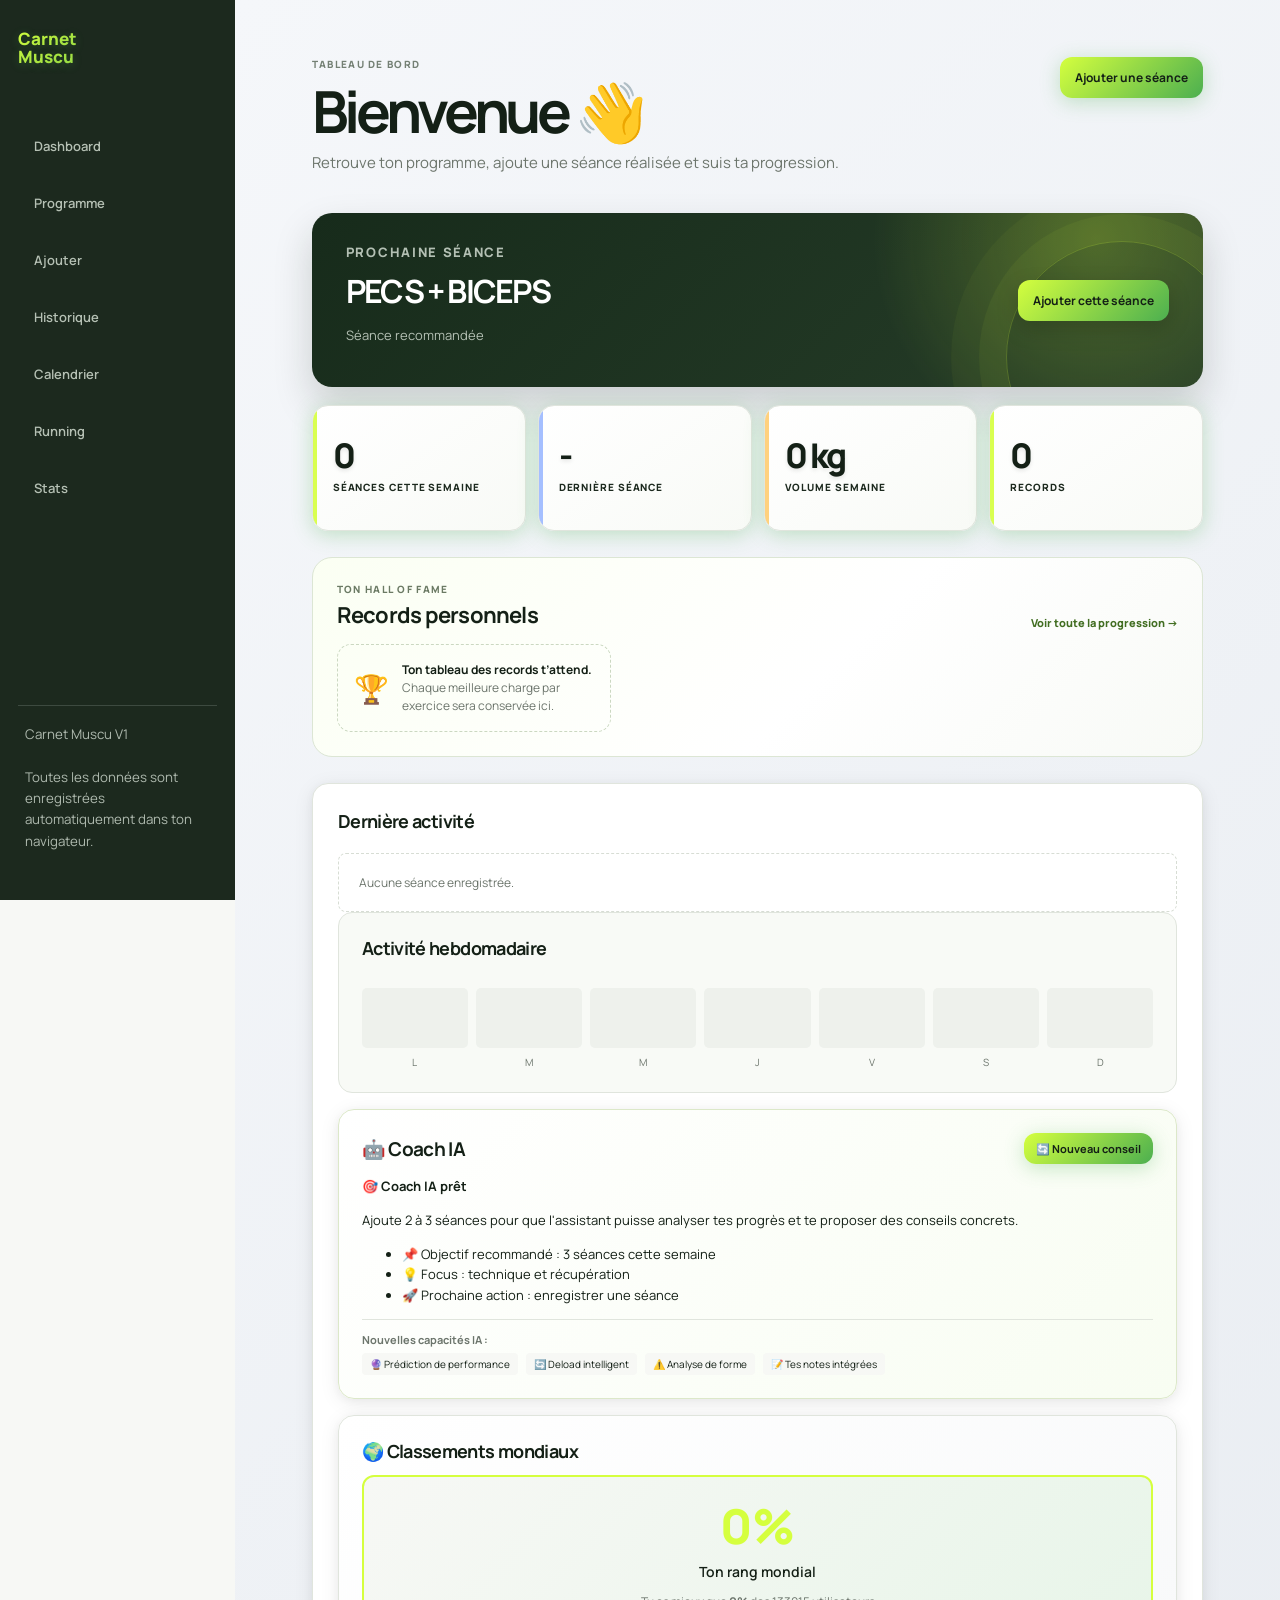
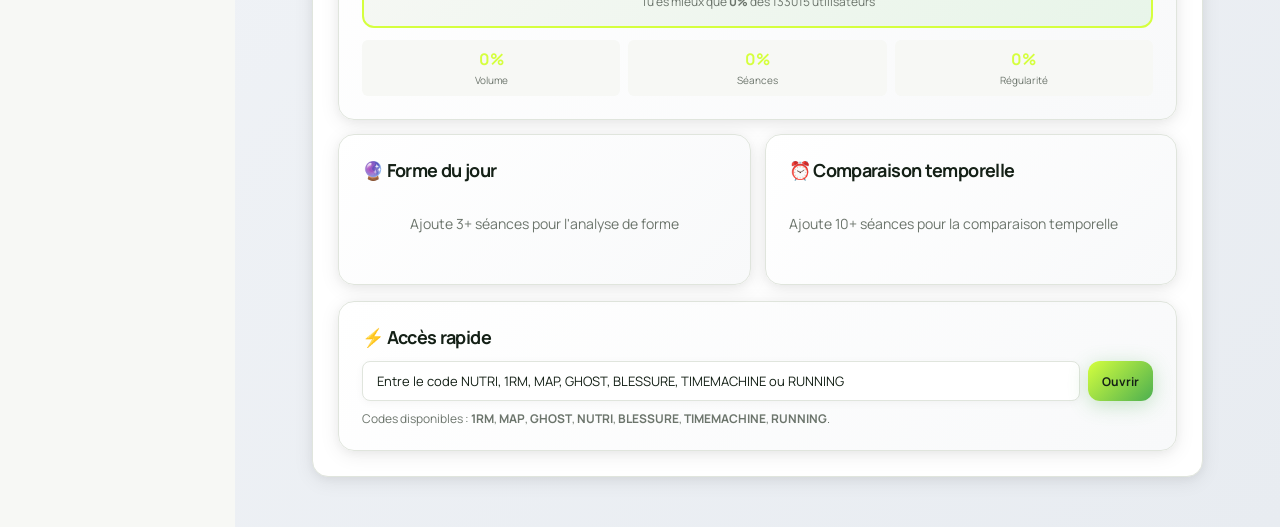
==== commit f0f0be2e: "Add files via upload" ====
--- a/index.html
+++ b/index.html
@@ -5,7 +5,7 @@
     <meta name="viewport" content="width=device-width, initial-scale=1.0">
     <title>Carnet Muscu</title>
 
-    <link rel="stylesheet" href="styles.css?v=131">
+    <link rel="stylesheet" href="styles.css?v=132">
     
     <!-- Icône pour appli web -->
     <link rel="icon" href="favicon.svg" type="image/svg+xml">
@@ -454,6 +454,53 @@
 
 <body>
 
+<!-- ================= TOP BAR MOBILE (hamburger) ================= -->
+
+<header class="mobile-topbar">
+
+    <a href="#" data-page="dashboard" class="mobile-topbar-logo">
+        Carnet Muscu
+    </a>
+
+    <button class="hamburger" id="hamburgerBtn" aria-label="Ouvrir le menu" aria-expanded="false">
+        <span></span>
+        <span></span>
+        <span></span>
+    </button>
+
+</header>
+
+<!-- ================= TIROIR DE NAVIGATION MOBILE ================= -->
+
+<div class="drawer-overlay" id="drawerOverlay"></div>
+
+<nav class="mobile-drawer" id="mobileDrawer" aria-label="Menu principal" tabindex="-1">
+
+    <div class="drawer-head">
+        <span class="drawer-title">Navigation</span>
+        <button class="drawer-close" id="drawerClose" aria-label="Fermer le menu">×</button>
+    </div>
+
+    <a href="#" data-page="dashboard">🏠 Dashboard</a>
+    <a href="#" data-page="programme">🗓️ Programme</a>
+    <a href="#" data-page="log">➕ Ajouter</a>
+    <a href="#" data-page="history">🕘 Historique</a>
+    <a href="#" data-page="calendar">📅 Calendrier</a>
+    <a href="#" data-page="running">🏃 Running</a>
+    <a href="#" data-page="stats">📊 Stats</a>
+
+    <span class="drawer-sep">Outils</span>
+
+    <a href="#" data-page="progress">📈 Progression</a>
+    <a href="#" data-page="map">🗺️ Carte</a>
+    <a href="#" data-page="calculator">🧮 Calculateur</a>
+    <a href="#" data-page="nutrition">🥗 Nutrition</a>
+    <a href="#" data-page="ghost">👻 Ghost</a>
+    <a href="#" data-page="blessure">🩹 Blessure</a>
+    <a href="#" data-page="timemachine">⏰ Time Machine</a>
+
+</nav>
+
 <aside>
 
     <a href="#" class="logo">
@@ -1902,13 +1949,11 @@
 </main>
 
 <nav class="mobile-nav">
-  <a href="#" data-page="dashboard">Dashboard</a>
-  <a href="#" data-page="programme">Programme</a>
-  <a href="#" data-page="log">Ajouter</a>
-  <a href="#" data-page="history">Historique</a>
-  <a href="#" data-page="calendar">Calendrier</a>
-  <a href="#" data-page="running">Running</a>
-  <a href="#" data-page="stats">Stats</a>
+  <a href="#" data-page="dashboard">🏠 Dashboard</a>
+  <a href="#" data-page="log">➕ Ajouter</a>
+  <a href="#" data-page="calendar">📅 Calendrier</a>
+  <a href="#" data-page="running">🏃 Running</a>
+  <a href="#" data-page="stats">📊 Stats</a>
 </nav>
 
 <!-- ================= MODAL PROGRAMME ================= -->
@@ -2054,7 +2099,7 @@
 </dialog>
 
 <script src="stats-gallery.js?v=99"></script>
-<script src="app.js?v=135"></script>
+<script src="app.js?v=136"></script>
 <script src="quickrunning.js?v=2"></script>
 <script src="ai-improved.js?v=85"></script>
 <script src="stats-progress.js?v=85"></script>
--- a/styles.css
+++ b/styles.css
@@ -698,3 +698,72 @@
 .run-ghost-battle-verdict.tie{background:#ecefe7;color:#7d8a78}
 .run-ghost-detail{display:grid;grid-template-columns:1fr auto;gap:6px;font-size:12px;color:var(--muted);padding-top:8px;border-top:1px dashed #f0e0d0;margin-top:6px}
 .run-ghost-detail b{color:var(--ink)}
+
+/* ========== TOP BAR MOBILE + HAMBURGER ========== */
+.mobile-topbar{display:none}
+.drawer-overlay{display:none}
+.mobile-drawer{display:none}
+
+/* ========== DRAWER HORS MOBILE (défaut désactivé) ========== */
+.mobile-drawer{position:fixed;top:0;left:0;bottom:0;width:min(290px,84vw);z-index:46;background:var(--green);color:#e9f0e8;padding:18px 14px 30px;display:none;flex-direction:column;gap:4px;overflow-y:auto;box-shadow:10px 0 40px rgba(0,0,0,.35);transform:translateX(-105%);transition:transform .35s cubic-bezier(.4,0,.2,1)}
+.mobile-drawer.open{transform:translateX(0)}
+.drawer-overlay{position:fixed;inset:0;z-index:45;background:rgba(10,16,11,.6);opacity:0;visibility:hidden;transition:opacity .3s ease,visibility .3s}
+.drawer-overlay.open{opacity:1;visibility:visible}
+.drawer-head{display:flex;align-items:center;justify-content:space-between;padding:4px 2px 14px;border-bottom:1px solid #3d4a40;margin-bottom:8px}
+.drawer-title{font-weight:800;font-size:13px;letter-spacing:.08em;text-transform:uppercase;color:#aeb9ae}
+.drawer-close{background:rgba(255,255,255,.08);border:1px solid rgba(255,255,255,.12);color:#fff;font:800 18px Manrope;width:38px;height:38px;border-radius:11px;cursor:pointer;transition:all .2s ease}
+.drawer-close:hover{background:#ad4238;transform:rotate(90deg)}
+.mobile-drawer a{color:#c9d5c8;text-decoration:none;font-size:14px;font-weight:700;padding:13px 12px;border-radius:12px;display:flex;align-items:center;gap:10px;transition:all .2s ease}
+.mobile-drawer a:hover{background:#334037;color:#fff;transform:translateX(4px)}
+.mobile-drawer a.active{background:var(--lime);color:#1c291e;font-weight:800}
+.mobile-drawer .drawer-sep{font-size:10px;font-weight:800;text-transform:uppercase;letter-spacing:.14em;color:#7e8b7d;padding:16px 12px 6px}
+
+@media(max-width:760px){
+    .mobile-topbar{
+        display:flex;
+        position:fixed;
+        top:0;left:0;right:0;
+        z-index:44;
+        align-items:center;
+        justify-content:space-between;
+        gap:10px;
+        padding:10px 14px;
+        background:var(--green);
+        box-shadow:0 6px 24px rgba(0,0,0,.28);
+    }
+    .mobile-topbar-logo{
+        color:#fff;
+        font-weight:800;
+        font-size:15px;
+        text-decoration:none;
+        letter-spacing:-.02em;
+        line-height:1.1;
+    }
+    .hamburger{
+        display:flex;
+        flex-direction:column;
+        justify-content:center;
+        gap:5px;
+        width:46px;height:44px;
+        padding:11px 10px;
+        background:rgba(255,255,255,.08);
+        border:1px solid rgba(255,255,255,.14);
+        border-radius:12px;
+        cursor:pointer;
+        transition:background .2s ease;
+    }
+    .hamburger:hover{background:rgba(255,255,255,.16)}
+    .hamburger span{
+        display:block;
+        height:3px;
+        border-radius:3px;
+        background:var(--lime);
+        transition:transform .3s cubic-bezier(.4,0,.2,1),opacity .3s ease;
+    }
+    .hamburger.open span:nth-child(1){transform:translateY(8px) rotate(45deg)}
+    .hamburger.open span:nth-child(2){opacity:0}
+    .hamburger.open span:nth-child(3){transform:translateY(-8px) rotate(-45deg)}
+    .mobile-drawer{display:flex}
+    .drawer-overlay{display:block}
+    main{padding-top:64px}
+}
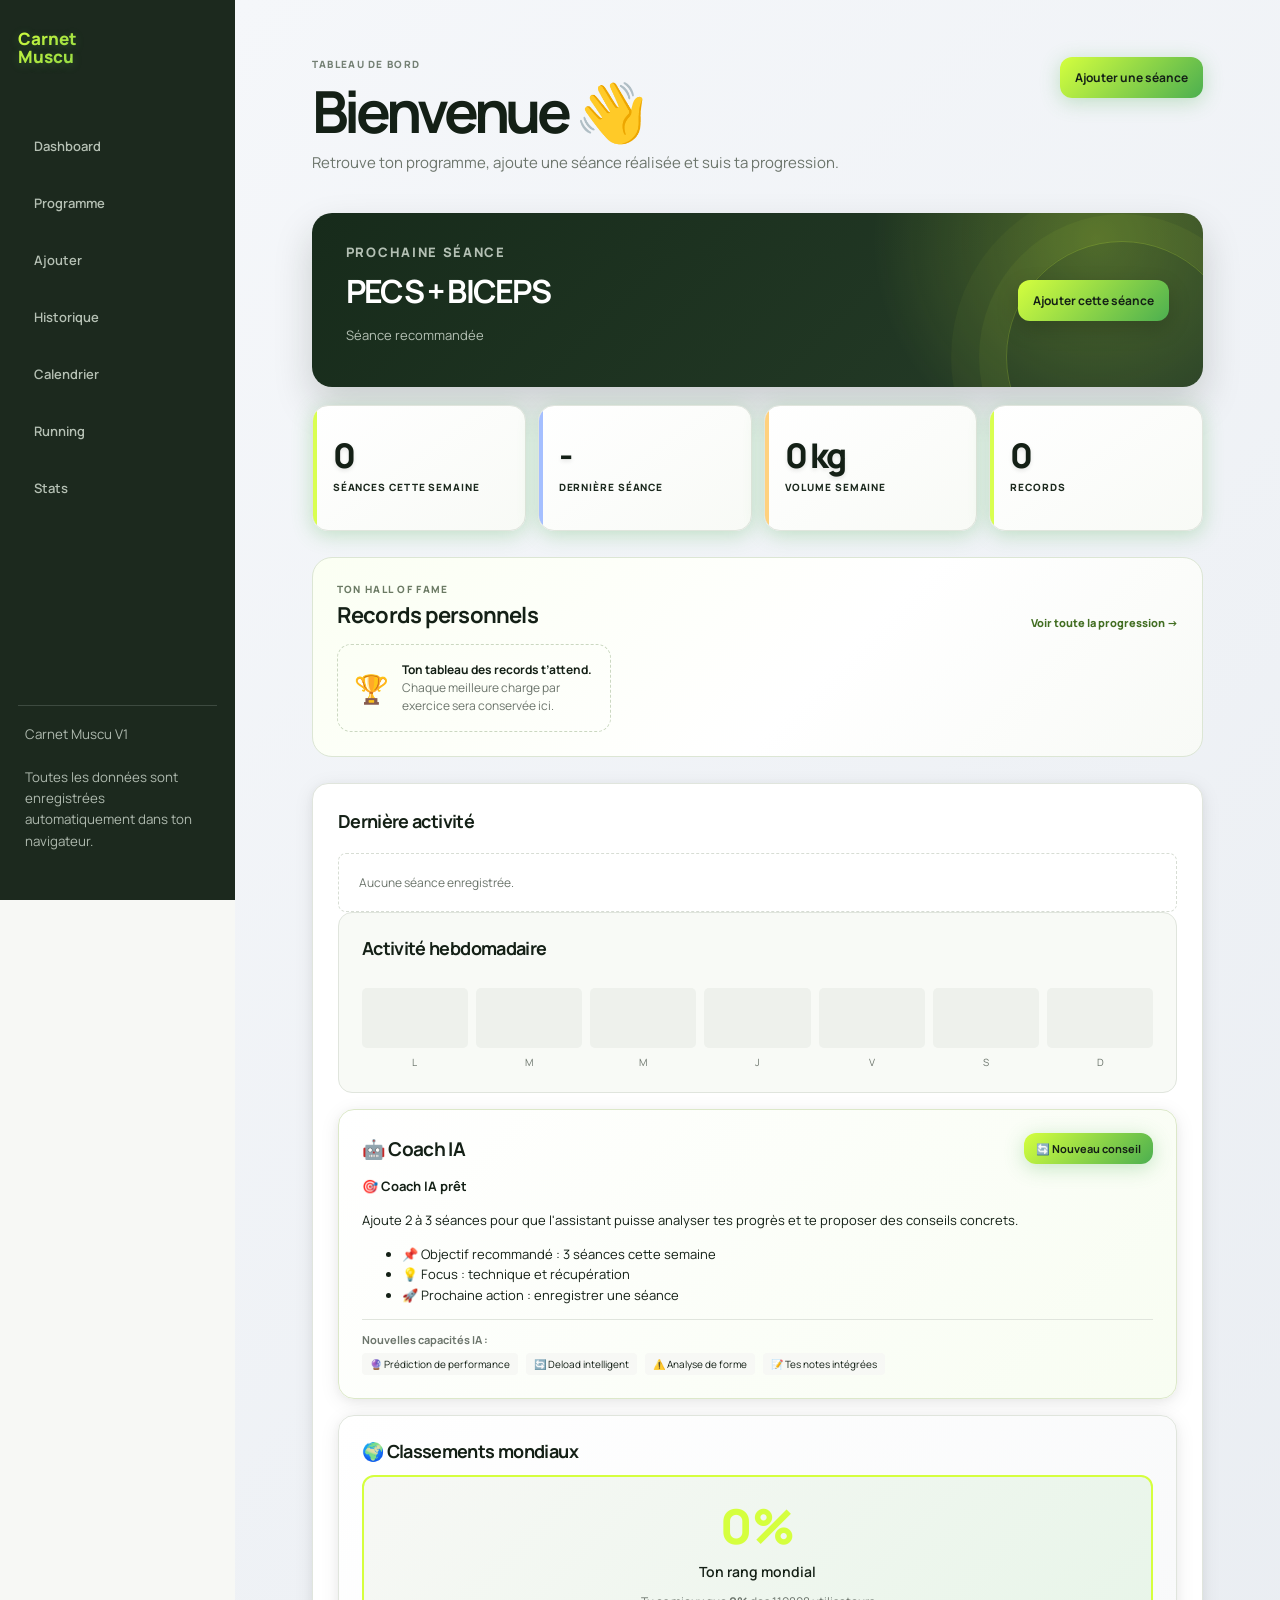
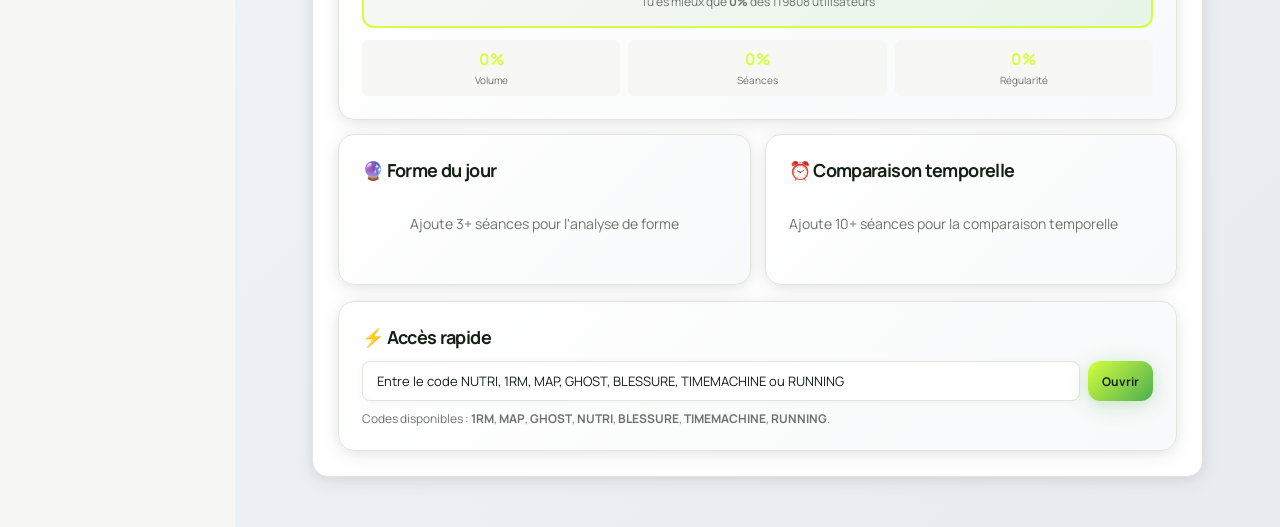
==== commit 18d48d14: "Add files via upload" ====
--- a/index.html
+++ b/index.html
@@ -5,7 +5,7 @@
     <meta name="viewport" content="width=device-width, initial-scale=1.0">
     <title>Carnet Muscu</title>
 
-    <link rel="stylesheet" href="styles.css?v=132">
+    <link rel="stylesheet" href="styles.css?v=134">
     
     <!-- Icône pour appli web -->
     <link rel="icon" href="favicon.svg" type="image/svg+xml">
@@ -458,10 +458,6 @@
 
 <header class="mobile-topbar">
 
-    <a href="#" data-page="dashboard" class="mobile-topbar-logo">
-        Carnet Muscu
-    </a>
-
     <button class="hamburger" id="hamburgerBtn" aria-label="Ouvrir le menu" aria-expanded="false">
         <span></span>
         <span></span>
--- a/styles.css
+++ b/styles.css
@@ -725,45 +725,40 @@
         top:0;left:0;right:0;
         z-index:44;
         align-items:center;
-        justify-content:space-between;
-        gap:10px;
-        padding:10px 14px;
-        background:var(--green);
-        box-shadow:0 6px 24px rgba(0,0,0,.28);
-    }
-    .mobile-topbar-logo{
-        color:#fff;
-        font-weight:800;
-        font-size:15px;
-        text-decoration:none;
-        letter-spacing:-.02em;
-        line-height:1.1;
+        justify-content:flex-start;
+        padding:8px 12px;
+        background:transparent;
+        box-shadow:none;
+        pointer-events:none;
     }
     .hamburger{
         display:flex;
         flex-direction:column;
         justify-content:center;
-        gap:5px;
-        width:46px;height:44px;
-        padding:11px 10px;
-        background:rgba(255,255,255,.08);
-        border:1px solid rgba(255,255,255,.14);
-        border-radius:12px;
+        gap:4px;
+        width:34px;height:30px;
+        padding:7px 8px;
+        background:rgba(28,41,30,.5);
+        border:1px solid rgba(255,255,255,.28);
+        border-radius:10px;
         cursor:pointer;
         transition:background .2s ease;
+        pointer-events:auto;
+        backdrop-filter:blur(6px);
+        -webkit-backdrop-filter:blur(6px);
     }
-    .hamburger:hover{background:rgba(255,255,255,.16)}
+    .hamburger:hover{background:rgba(28,41,30,.7)}
     .hamburger span{
         display:block;
-        height:3px;
-        border-radius:3px;
+        height:2px;
+        border-radius:2px;
         background:var(--lime);
         transition:transform .3s cubic-bezier(.4,0,.2,1),opacity .3s ease;
     }
-    .hamburger.open span:nth-child(1){transform:translateY(8px) rotate(45deg)}
+    .hamburger.open span:nth-child(1){transform:translateY(6px) rotate(45deg)}
     .hamburger.open span:nth-child(2){opacity:0}
-    .hamburger.open span:nth-child(3){transform:translateY(-8px) rotate(-45deg)}
+    .hamburger.open span:nth-child(3){transform:translateY(-6px) rotate(-45deg)}
     .mobile-drawer{display:flex}
     .drawer-overlay{display:block}
-    main{padding-top:64px}
-}
+    main{padding-top:44px}
+}
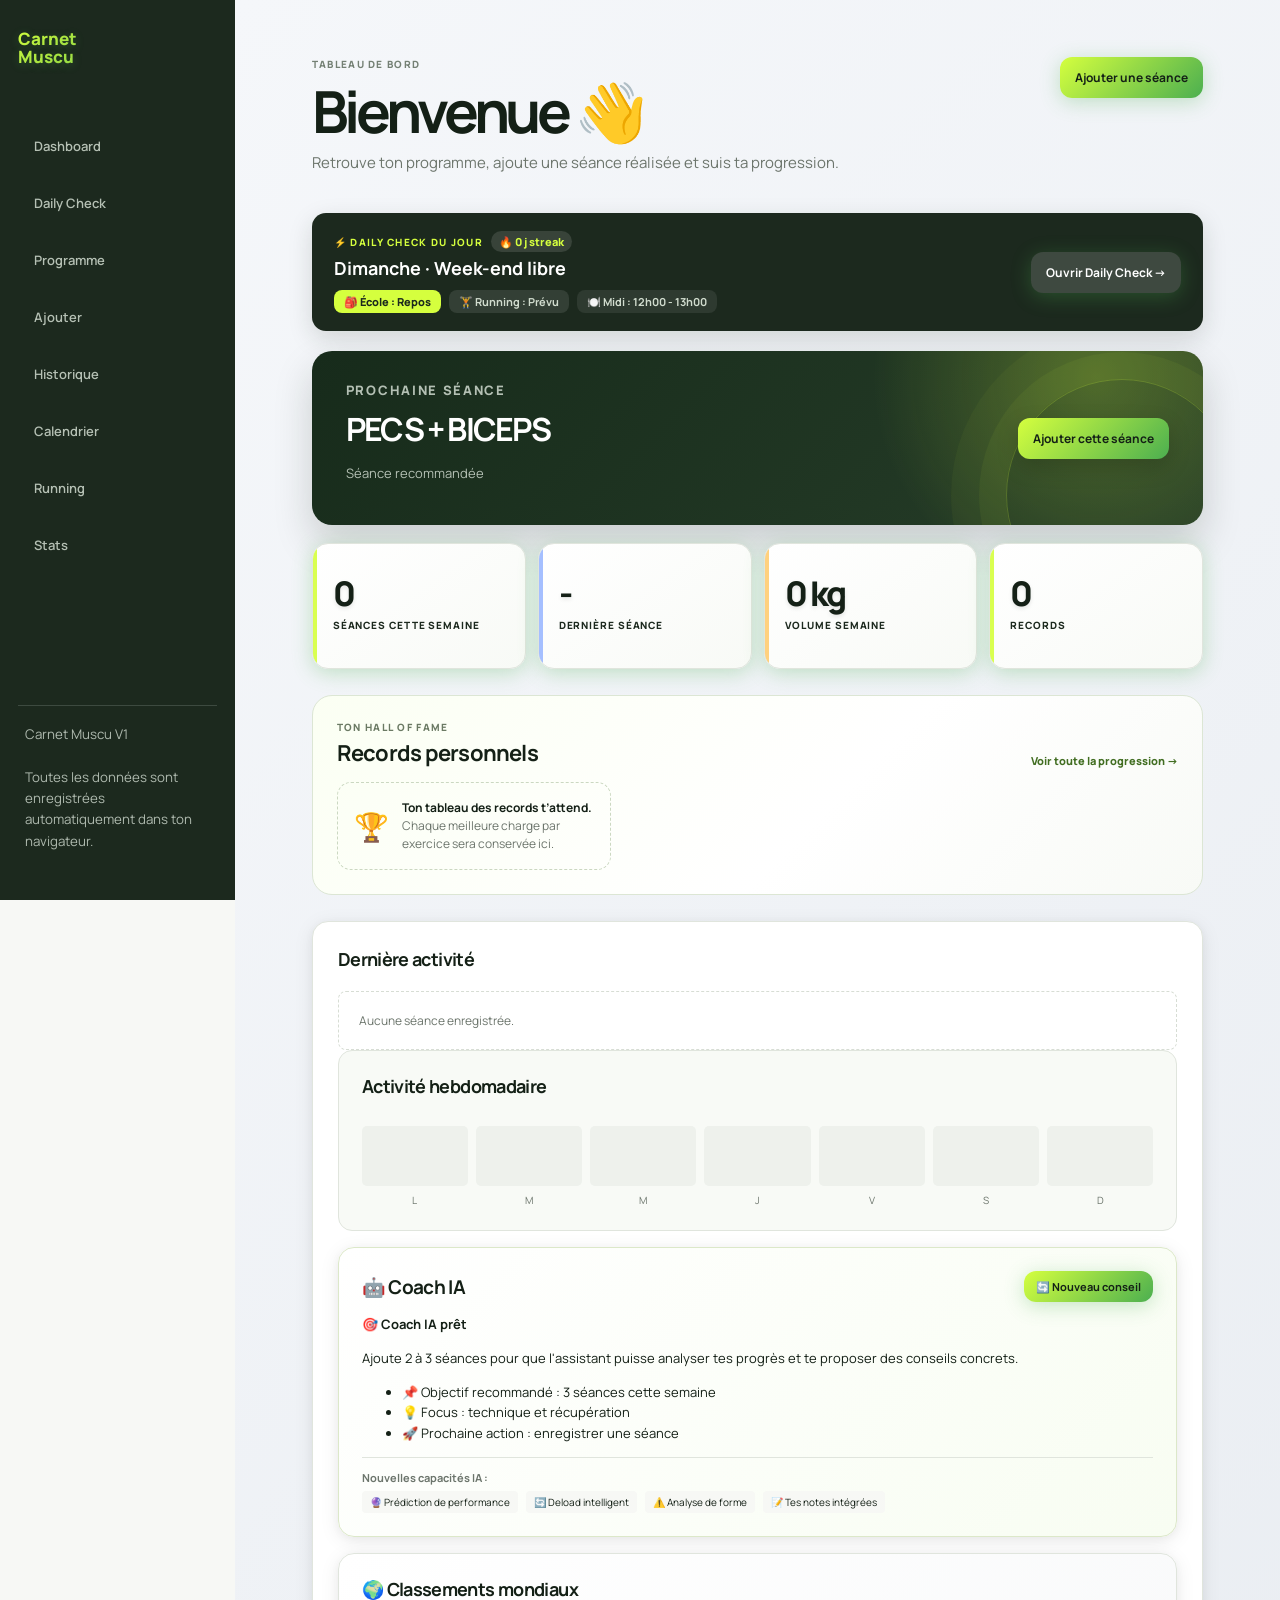
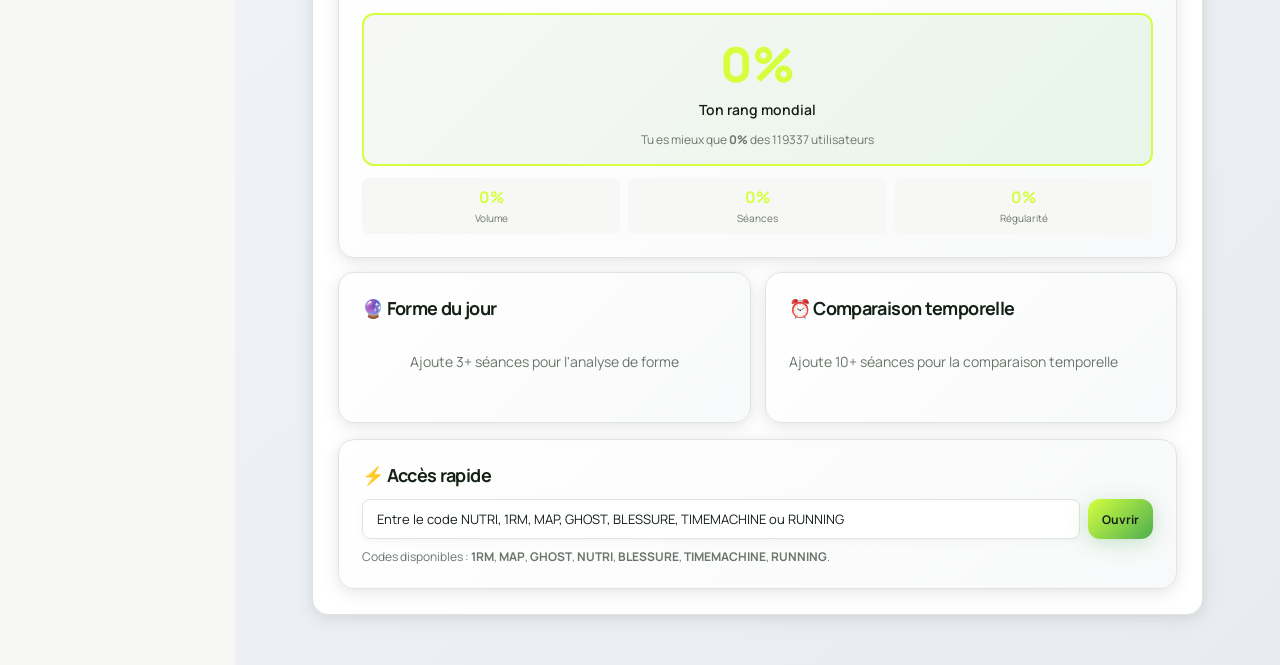
==== commit 6fa8a255: "Add files via upload" ====
--- a/index.html
+++ b/index.html
@@ -5,7 +5,7 @@
     <meta name="viewport" content="width=device-width, initial-scale=1.0">
     <title>Carnet Muscu</title>
 
-    <link rel="stylesheet" href="styles.css?v=134">
+    <link rel="stylesheet" href="styles.css?v=136">
     
     <!-- Icône pour appli web -->
     <link rel="icon" href="favicon.svg" type="image/svg+xml">
@@ -478,6 +478,7 @@
     </div>
 
     <a href="#" data-page="dashboard">🏠 Dashboard</a>
+    <a href="#" data-page="dailycheck">⚡ Daily Check</a>
     <a href="#" data-page="programme">🗓️ Programme</a>
     <a href="#" data-page="log">➕ Ajouter</a>
     <a href="#" data-page="history">🕘 Historique</a>
@@ -505,6 +506,7 @@
 
     <nav>
         <a href="#" data-page="dashboard">Dashboard</a>
+        <a href="#" data-page="dailycheck">Daily Check</a>
         <a href="#" data-page="programme">Programme</a>
         <a href="#" data-page="log">Ajouter</a>
         <a href="#" data-page="history">Historique</a>
@@ -560,6 +562,8 @@
 </button>
 
 </header>
+
+<div class="dc-dash-widget-card" id="dashboardDailyCheckWidget" style="display:none;"></div>
 
 <div class="next">
 
@@ -866,6 +870,38 @@
 <p class="sub" style="margin:9px 0 0;font-size:12px;">Codes disponibles : <b>1RM</b>, <b>MAP</b>, <b>GHOST</b>, <b>NUTRI</b>, <b>BLESSURE</b>, <b>TIMEMACHINE</b>, <b>RUNNING</b>.</p>
 
 </div>
+
+</section>
+
+<!-- ================= DAILY CHECK & EMPLOI DU TEMPS ================= -->
+
+<section id="dailycheck" class="hidden">
+
+<header>
+
+<div>
+
+<p class="eyebrow">
+DISCIPLINE & ORGANISATION
+</p>
+
+<h1>
+Daily Check ⚡
+</h1>
+
+<p class="sub">
+Ton emploi du temps de lycée, la planification de tes 4 séances + running et ton suivi de survie sur toute l'année scolaire.
+</p>
+
+</div>
+
+<button class="btn lime" onclick="window.__setDcTab('timetable')">
+🗓️ Gérer mon planning
+</button>
+
+</header>
+
+<div id="dailycheckContainer"></div>
 
 </section>
 
@@ -2105,6 +2141,7 @@
 <script src="quicknutrition.js?v=127"></script>
 <script src="quickinjuryprediction.js?v=108"></script>
 <script src="quicktimemachine.js?v=108"></script>
+<script src="quickdailycheck.js?v=2"></script>
 
 </body>
 
--- a/styles.css
+++ b/styles.css
@@ -762,3 +762,1140 @@
     .drawer-overlay{display:block}
     main{padding-top:44px}
 }
+
+/* ============================================================
+   DAILY CHECK & EMPLOI DU TEMPS — Styles
+   ============================================================ */
+
+/* En-tête & Onglets */
+.dc-header-bar {
+    display: flex;
+    justify-content: space-between;
+    align-items: center;
+    gap: 14px;
+    flex-wrap: wrap;
+    margin-bottom: 22px;
+}
+.dc-tabs {
+    display: flex;
+    gap: 8px;
+    background: #eef1eb;
+    padding: 5px;
+    border-radius: 12px;
+    flex-wrap: wrap;
+}
+.dc-tab-btn {
+    border: 0;
+    background: transparent;
+    color: var(--muted);
+    font: 700 12px Manrope;
+    padding: 9px 15px;
+    border-radius: 8px;
+    cursor: pointer;
+    transition: all .2s ease;
+}
+.dc-tab-btn:hover {
+    color: var(--ink);
+    background: rgba(255,255,255,.5);
+}
+.dc-tab-btn.active {
+    background: #fff;
+    color: var(--ink);
+    box-shadow: 0 2px 8px rgba(0,0,0,.08);
+}
+.dc-streak-badge {
+    display: flex;
+    align-items: center;
+    gap: 10px;
+    background: var(--green);
+    color: #fff;
+    padding: 8px 16px;
+    border-radius: 12px;
+    box-shadow: 0 4px 14px rgba(28,41,30,.15);
+}
+.dc-streak-flame {
+    font-size: 24px;
+    animation: flamePulse 1.8s infinite ease-in-out;
+}
+@keyframes flamePulse {
+    0%, 100% { transform: scale(1); }
+    50% { transform: scale(1.18); }
+}
+.dc-streak-badge strong {
+    display: block;
+    font-size: 14px;
+    color: var(--lime);
+    letter-spacing: -.02em;
+}
+.dc-streak-badge small {
+    display: block;
+    font-size: 10px;
+    color: #b5c0b4;
+    text-transform: uppercase;
+    letter-spacing: .05em;
+}
+
+/* Vue Today Layout */
+.dc-today-layout {
+    display: grid;
+    grid-template-columns: 1.15fr 1fr;
+    gap: 18px;
+}
+.dc-hero-card {
+    background: linear-gradient(145deg, #fff 0%, #f9fbf8 100%);
+    border: 2px solid var(--line);
+    transition: all .3s ease;
+}
+.dc-hero-card.dc-perfect-day {
+    border-color: #b8e94c;
+    background: linear-gradient(145deg, #fff 0%, #f4faeb 100%);
+    box-shadow: 0 8px 26px rgba(184,233,76,.2);
+}
+.dc-hero-head {
+    display: flex;
+    justify-content: space-between;
+    align-items: flex-start;
+    gap: 12px;
+    margin-bottom: 16px;
+}
+.dc-perfect-badge {
+    background: var(--lime);
+    color: var(--green);
+    font-weight: 800;
+    font-size: 11px;
+    letter-spacing: .08em;
+    padding: 6px 12px;
+    border-radius: 20px;
+    box-shadow: 0 2px 10px rgba(213,255,62,.4);
+    animation: popIn .3s ease;
+}
+
+/* Checkboxes interactives */
+.dc-checks-grid {
+    display: grid;
+    gap: 12px;
+    margin: 12px 0 0;
+}
+.dc-check-box {
+    background: #fbfcfa;
+    border: 2px solid var(--line);
+    border-radius: 12px;
+    padding: 14px 16px;
+    transition: all .25s ease;
+    cursor: pointer;
+}
+.dc-check-box:hover {
+    border-color: #cbd5c8;
+    background: #fff;
+    transform: translateY(-1px);
+}
+.dc-check-box.checked {
+    border-color: #4caf50;
+    background: #f2f9f1;
+}
+.dc-check-box.weekend-free {
+    border-color: #d5ff3e;
+    background: #fafcf4;
+}
+.dc-check-label {
+    display: flex;
+    align-items: center;
+    gap: 14px;
+    cursor: pointer;
+    width: 100%;
+    margin: 0;
+}
+.dc-check-label input[type="checkbox"] {
+    position: absolute;
+    opacity: 0;
+    width: 0;
+    height: 0;
+    pointer-events: none;
+}
+.dc-check-custom {
+    width: 32px;
+    height: 32px;
+    min-width: 32px;
+    border-radius: 9px;
+    border: 2px solid #ced5cb;
+    background: #fff;
+    display: flex;
+    align-items: center;
+    justify-content: center;
+    transition: all .2s ease;
+}
+.dc-check-box.checked .dc-check-custom {
+    background: #4caf50;
+    border-color: #4caf50;
+}
+.dc-check-icon {
+    color: #fff;
+    font-size: 18px;
+    font-weight: 800;
+    opacity: 0;
+    transform: scale(.5);
+    transition: all .2s ease;
+}
+.dc-check-box.checked .dc-check-icon {
+    opacity: 1;
+    transform: scale(1);
+}
+.dc-check-text {
+    display: flex;
+    flex-direction: column;
+    gap: 2px;
+}
+.dc-check-text strong {
+    font-size: 15px;
+    color: var(--ink);
+    letter-spacing: -.02em;
+}
+.dc-check-text span {
+    font-size: 12px;
+    color: var(--muted);
+}
+
+/* ============================================================
+   VITRINE HÉROÏQUE : L'ENTRAÎNEMENT DU JOUR
+   ============================================================ */
+.dc-workout-showcase {
+    background: linear-gradient(140deg, #18261a 0%, #203323 100%);
+    border: 2px solid var(--lime);
+    border-radius: 14px;
+    padding: 20px;
+    color: #fff;
+    box-shadow: 0 10px 30px rgba(28,41,30,.25), 0 0 20px rgba(213,255,62,.15);
+}
+.dc-ws-top {
+    display: flex;
+    justify-content: space-between;
+    align-items: center;
+    border-bottom: 1px solid rgba(255,255,255,.12);
+    padding-bottom: 12px;
+    margin-bottom: 14px;
+    flex-wrap: wrap;
+    gap: 8px;
+}
+.dc-ws-badge {
+    background: var(--lime);
+    color: var(--green);
+    font-size: 10px;
+    font-weight: 800;
+    letter-spacing: .08em;
+    padding: 4px 10px;
+    border-radius: 20px;
+}
+.dc-ws-time {
+    color: #d8e5d5;
+    font-size: 12px;
+    font-weight: 700;
+    font-family: 'JetBrains Mono', monospace;
+}
+.dc-ws-status {
+    font-size: 10px;
+    font-weight: 800;
+    letter-spacing: .05em;
+    padding: 3px 8px;
+    border-radius: 10px;
+}
+.dc-ws-status.done {
+    background: #dff0d2;
+    color: #35601a;
+}
+.dc-ws-status.pending {
+    background: rgba(255,255,255,.15);
+    color: #fff;
+}
+.dc-ws-title {
+    font-size: 24px;
+    font-weight: 800;
+    color: #fff;
+    margin: 0 0 6px;
+    letter-spacing: -.03em;
+}
+.dc-ws-exercise-chips {
+    display: flex;
+    gap: 6px;
+    flex-wrap: wrap;
+    margin: 10px 0 18px;
+}
+.dc-ws-chip {
+    background: rgba(255,255,255,.1);
+    border: 1px solid rgba(255,255,255,.18);
+    color: #e9f0e8;
+    font-size: 11px;
+    padding: 5px 10px;
+    border-radius: 8px;
+}
+.dc-ws-chip b {
+    color: #fff;
+    font-weight: 700;
+}
+.dc-ws-chip small {
+    color: var(--lime);
+    font-weight: 700;
+    margin-left: 4px;
+}
+.dc-ws-chip.muted {
+    background: transparent;
+    border: 1px dashed rgba(255,255,255,.25);
+    color: #b5c0b4;
+}
+.dc-ws-cta-row {
+    display: flex;
+    gap: 10px;
+    align-items: center;
+    flex-wrap: wrap;
+}
+
+/* ============================================================
+   PAUSE DÉJEUNER ULTRA-VISIBLE
+   ============================================================ */
+.dc-lunch-prominent-card {
+    background: linear-gradient(135deg, #fef9ee 0%, #f6f8f1 100%);
+    border: 2px solid #e7d8b5;
+    border-radius: 12px;
+    padding: 14px 16px;
+    margin: 6px 0;
+    box-shadow: 0 4px 14px rgba(245,158,11,.08);
+}
+.dc-lunch-prom-head {
+    display: flex;
+    justify-content: space-between;
+    align-items: center;
+    flex-wrap: wrap;
+    gap: 8px;
+    margin-bottom: 4px;
+}
+.dc-lunch-icon-badge {
+    background: #f59e0b;
+    color: #fff;
+    font-weight: 800;
+    font-size: 11px;
+    letter-spacing: .05em;
+    padding: 3px 10px;
+    border-radius: 20px;
+    display: inline-flex;
+    align-items: center;
+    gap: 5px;
+}
+.dc-lunch-time-tag {
+    font-family: 'JetBrains Mono', monospace;
+    font-size: 12px;
+    font-weight: 800;
+    color: #92400e;
+}
+.dc-lunch-prom-title {
+    font-size: 14px;
+    font-weight: 800;
+    color: #78350f;
+    margin-top: 4px;
+}
+.dc-lunch-prom-sub {
+    font-size: 12px;
+    color: #a16207;
+}
+
+/* Timeline & Séparateurs */
+.dc-section-label {
+    font-size: 10px;
+    font-weight: 800;
+    text-transform: uppercase;
+    letter-spacing: .1em;
+    color: var(--muted);
+    margin: 12px 0 6px;
+    padding-left: 2px;
+}
+.dc-timeline-workout-slot {
+    display: flex;
+    align-items: center;
+    justify-content: space-between;
+    gap: 12px;
+    background: #f4faeb;
+    border: 2px solid var(--lime);
+    padding: 10px 14px;
+    border-radius: 10px;
+    box-shadow: 0 3px 12px rgba(213,255,62,.25);
+}
+.dc-tw-time {
+    display: flex;
+    flex-direction: column;
+    font-family: 'JetBrains Mono', monospace;
+    font-size: 11px;
+    color: var(--muted);
+}
+.dc-tw-time strong {
+    font-size: 13px;
+    color: var(--ink);
+}
+.dc-tw-info strong {
+    display: block;
+    font-size: 13px;
+    color: var(--ink);
+}
+.dc-tw-info span {
+    font-size: 11px;
+    color: #426e22;
+    font-weight: 600;
+}
+
+/* Timeline des cours */
+.dc-classes-card {
+    background: #fff;
+}
+.dc-pill-btn {
+    border: 1px solid var(--line);
+    background: #f4f6f2;
+    font: 700 11px Manrope;
+    padding: 4px 9px;
+    border-radius: 8px;
+    cursor: pointer;
+    transition: all .2s ease;
+}
+.dc-pill-btn:hover {
+    background: #eef1eb;
+    color: var(--ink);
+}
+.dc-tip-banner {
+    background: #f7f9f5;
+    border-left: 3px solid var(--lime);
+    padding: 9px 12px;
+    border-radius: 0 8px 8px 0;
+    font-size: 12px;
+    line-height: 1.45;
+    color: var(--ink);
+    margin-bottom: 12px;
+}
+.dc-timeline {
+    display: flex;
+    flex-direction: column;
+    gap: 6px;
+    max-height: 520px;
+    overflow-y: auto;
+    padding-right: 4px;
+}
+.dc-time-slot {
+    display: grid;
+    grid-template-columns: 85px 1fr;
+    gap: 12px;
+    padding: 8px 12px;
+    border-radius: 9px;
+    background: #fbfcfa;
+    border: 1px solid #eef1ec;
+    align-items: center;
+    transition: all .15s ease;
+}
+.dc-time-slot:hover {
+    background: #fff;
+    border-color: #dce2d9;
+}
+.dc-time-slot.science { border-left: 3px solid #3b82f6; }
+.dc-time-slot.math { border-left: 3px solid #8b5cf6; }
+.dc-time-slot.lang { border-left: 3px solid #f59e0b; }
+.dc-time-slot.humanities { border-left: 3px solid #10b981; }
+.dc-time-slot.eps { border-left: 3px solid #ec4899; background: #fdf4f8; }
+.dc-time-slot.free { border: 1px dashed #ced5cb; background: transparent; }
+.dc-time-slot.golden-free { border: 2px dashed #b8e94c; background: #f8fbf3; }
+
+.dc-slot-time {
+    display: flex;
+    flex-direction: column;
+    font-size: 11px;
+    color: var(--muted);
+    font-family: 'JetBrains Mono', monospace, Arial;
+}
+.dc-slot-time strong {
+    font-size: 12px;
+    color: var(--ink);
+}
+.dc-slot-body {
+    display: flex;
+    flex-direction: column;
+    gap: 2px;
+    min-width: 0;
+}
+.dc-slot-sub {
+    font-size: 12px;
+    font-weight: 700;
+    color: var(--ink);
+    white-space: nowrap;
+    overflow: hidden;
+    text-overflow: ellipsis;
+}
+.dc-slot-meta {
+    display: flex;
+    gap: 8px;
+    font-size: 10px;
+    color: var(--muted);
+    align-items: center;
+    flex-wrap: wrap;
+}
+.dc-room-tag {
+    background: #eef1eb;
+    padding: 1px 6px;
+    border-radius: 5px;
+    font-weight: 600;
+    color: var(--ink);
+}
+
+/* Semaine A / B toggle */
+.dc-week-type-toggle {
+    display: inline-flex;
+    align-items: center;
+    gap: 4px;
+    background: #edf1e9;
+    padding: 3px 6px;
+    border-radius: 8px;
+    font-size: 11px;
+}
+.dc-week-type-toggle button {
+    border: 0;
+    background: transparent;
+    padding: 4px 8px;
+    border-radius: 6px;
+    font: 700 11px Manrope;
+    cursor: pointer;
+    color: var(--muted);
+}
+.dc-week-type-toggle button.active {
+    background: var(--green);
+    color: #fff;
+}
+
+/* Stats summary barre */
+.dc-stats-summary {
+    background: var(--green);
+    color: #fff;
+    border: 0;
+}
+.dc-stats-mini-grid {
+    display: grid;
+    grid-template-columns: repeat(auto-fit, minmax(140px, 1fr));
+    gap: 16px;
+    text-align: center;
+}
+.dc-stats-mini-grid b {
+    display: block;
+    font-size: 24px;
+    letter-spacing: -.05em;
+    color: var(--lime);
+}
+.dc-stats-mini-grid span {
+    font-size: 11px;
+    color: #c9d5c8;
+    margin-top: 4px;
+    display: block;
+}
+
+/* Plan summary chips */
+.dc-plan-summary-chips {
+    display: flex;
+    gap: 10px;
+    flex-wrap: wrap;
+    margin-top: 14px;
+}
+.dc-plan-chip {
+    background: #f1f4ee;
+    border: 1px solid var(--line);
+    padding: 6px 12px;
+    border-radius: 20px;
+    font-size: 12px;
+    color: var(--ink);
+    font-weight: 600;
+}
+.dc-plan-chip.done {
+    background: #e8f5e3;
+    border-color: #a5d6a7;
+    color: #2e5735;
+}
+
+/* ============================================================
+   GRILLE HEBDOMADAIRE (EMPLOI DU TEMPS)
+   ============================================================ */
+.dc-schedule-wrapper {
+    overflow-x: auto;
+    padding-bottom: 12px;
+}
+.dc-week-grid {
+    display: grid;
+    grid-template-columns: repeat(7, minmax(175px, 1fr));
+    gap: 10px;
+    min-width: 1150px;
+}
+.dc-col {
+    background: #fff;
+    border: 1px solid var(--line);
+    border-radius: 12px;
+    display: flex;
+    flex-direction: column;
+    overflow: hidden;
+    transition: all .2s ease;
+}
+.dc-col.today-col {
+    border-color: #4caf50;
+    box-shadow: 0 4px 18px rgba(76,175,80,.16);
+}
+.dc-col-header {
+    background: #f7f9f6;
+    border-bottom: 1px solid var(--line);
+    padding: 12px 10px;
+    text-align: center;
+    position: relative;
+}
+.dc-col.today-col .dc-col-header {
+    background: #edf7eb;
+}
+.dc-col-dayname {
+    font-weight: 800;
+    font-size: 13px;
+    letter-spacing: .04em;
+    color: var(--ink);
+}
+.today-tag {
+    display: inline-block;
+    background: #4caf50;
+    color: #fff;
+    font-size: 9px;
+    padding: 1px 6px;
+    border-radius: 10px;
+    margin-left: 4px;
+    vertical-align: middle;
+}
+.dc-col-meta {
+    font-size: 11px;
+    color: var(--muted);
+    margin-top: 2px;
+}
+.dc-col-planner-select {
+    margin-top: 8px;
+}
+.dc-col-planner-select select {
+    font-size: 11px;
+    font-weight: 700;
+    padding: 6px 8px;
+    border-radius: 7px;
+    background: #fff;
+    border: 1px solid #ced5cb;
+    cursor: pointer;
+    width: 100%;
+}
+.dc-badge-planned {
+    margin-top: 6px;
+    font-size: 10px;
+    font-weight: 800;
+    padding: 4px 6px;
+    border-radius: 6px;
+    letter-spacing: .02em;
+    text-align: center;
+    white-space: nowrap;
+    overflow: hidden;
+    text-overflow: ellipsis;
+}
+.dc-badge-planned.workout { background: #dff0d2; color: #35601a; border: 1px solid #b8e94c; }
+.dc-badge-planned.run { background: #e0f2fe; color: #0369a1; border: 1px solid #7dd3fc; }
+.dc-badge-planned.rest { background: #f3f4f6; color: #6b7280; }
+
+.dc-col-body {
+    padding: 8px;
+    display: flex;
+    flex-direction: column;
+    gap: 6px;
+    flex: 1;
+}
+.dc-col-sublabel {
+    font-size: 9px;
+    font-weight: 800;
+    text-transform: uppercase;
+    letter-spacing: .08em;
+    color: var(--muted);
+    margin: 6px 0 2px;
+    text-align: center;
+    border-top: 1px solid #f0f3ee;
+    padding-top: 4px;
+}
+
+/* Carte Pause Midi dans la colonne de la semaine */
+.dc-col-lunch-card {
+    background: #fdf6e7;
+    border: 1.5px dashed #f59e0b;
+    border-radius: 8px;
+    padding: 7px 6px;
+    text-align: center;
+    margin: 3px 0;
+}
+.dc-col-lunch-icon {
+    font-size: 10px;
+    font-weight: 800;
+    color: #b45309;
+    text-transform: uppercase;
+    letter-spacing: .05em;
+}
+.dc-col-lunch-hours {
+    font-size: 11px;
+    font-weight: 800;
+    color: #78350f;
+    font-family: 'JetBrains Mono', monospace;
+    margin-top: 2px;
+}
+
+/* Carte Héroïque Entraînement dans la colonne de la semaine */
+.dc-col-planned-hero-slot {
+    background: linear-gradient(135deg, var(--lime) 0%, #c5f42c 100%);
+    border: 2px solid #a3dc1a;
+    border-radius: 10px;
+    padding: 10px 8px;
+    margin-top: auto;
+    box-shadow: 0 4px 14px rgba(184,233,76,.35);
+    text-align: center;
+    transition: transform .15s ease;
+}
+.dc-col-planned-hero-slot:hover {
+    transform: translateY(-2px);
+}
+.dc-cph-time {
+    font-size: 11px;
+    font-weight: 800;
+    color: var(--green);
+    font-family: 'JetBrains Mono', monospace;
+}
+.dc-cph-title {
+    font-size: 12px;
+    font-weight: 800;
+    color: #142016;
+    line-height: 1.2;
+    margin: 3px 0;
+}
+.dc-cph-tag {
+    font-size: 9px;
+    font-weight: 700;
+    text-transform: uppercase;
+    letter-spacing: .06em;
+    color: #2e5735;
+}
+
+.dc-grid-slot {
+    background: #f8faf7;
+    border: 1px solid #e7ebe5;
+    border-radius: 8px;
+    padding: 7px 8px;
+    font-size: 11px;
+    display: flex;
+    flex-direction: column;
+    gap: 2px;
+}
+.dc-grid-slot.science { border-left: 3px solid #3b82f6; }
+.dc-grid-slot.math { border-left: 3px solid #8b5cf6; }
+.dc-grid-slot.lang { border-left: 3px solid #f59e0b; }
+.dc-grid-slot.humanities { border-left: 3px solid #10b981; }
+.dc-grid-slot.eps { border-left: 3px solid #ec4899; background: #fdf2f7; }
+.dc-grid-slot.free { border: 1px dashed #cbd5c8; background: transparent; color: var(--muted); }
+.dc-grid-slot.golden-free { border: 2px dashed #b8e94c; background: #fbfdf9; }
+
+.dc-grid-time {
+    font-size: 9px;
+    font-weight: 700;
+    color: var(--muted);
+    font-family: 'JetBrains Mono', monospace;
+}
+.dc-grid-subject {
+    font-size: 11px;
+    font-weight: 800;
+    color: var(--ink);
+    line-height: 1.15;
+}
+.dc-grid-teacher {
+    font-size: 9px;
+    color: #637063;
+}
+.dc-grid-room {
+    display: inline-block;
+    align-self: flex-start;
+    background: #eef2eb;
+    color: var(--ink);
+    font-size: 9px;
+    font-weight: 700;
+    padding: 1px 5px;
+    border-radius: 4px;
+    margin-top: 2px;
+}
+
+/* ============================================================
+   EMPLOI DU TEMPS ALIGNÉ (GRILLE STRICTE 8h - 18h)
+   - Chaque ligne d'heure est un rang de grille PARTAGÉ par les 7 jours
+     → Mardi 8h et Mercredi 8h alignés sur la même ligne horizontale
+   ============================================================ */
+.dc-aligned-timegrid {
+    display: grid;
+    grid-template-columns: 84px repeat(7, minmax(148px, 1fr));
+    grid-template-rows: auto repeat(11, minmax(52px, 1fr));
+    gap: 1px;
+    background: var(--line);
+    border: 1px solid var(--line);
+    border-radius: 14px;
+    overflow: hidden;
+    min-width: 1230px;
+    box-shadow: 0 6px 22px rgba(20,32,22,.06);
+}
+.dc-grid-cell {
+    background: #fff;
+    min-width: 0;
+}
+/* Coin HEURES */
+.dc-grid-corner {
+    background: var(--green);
+    color: var(--lime);
+    display: flex;
+    align-items: center;
+    justify-content: center;
+    padding: 8px 6px;
+    letter-spacing: .06em;
+}
+/* En-têtes de jour */
+.dc-grid-day-header {
+    background: #f7f9f6;
+    padding: 10px 8px 8px;
+    display: flex;
+    flex-direction: column;
+    gap: 6px;
+    align-items: center;
+    text-align: center;
+    border-bottom: 1px solid var(--line);
+}
+.dc-grid-day-header.today-col {
+    background: #edf7eb;
+    box-shadow: inset 0 0 0 2px #4caf50;
+}
+.dc-col-inline-select {
+    width: 100%;
+    font-size: 10px;
+    font-weight: 700;
+    padding: 5px 4px;
+    border-radius: 7px;
+    border: 1px solid #d3dad2;
+    background: #fff;
+    cursor: pointer;
+}
+/* Labels d'heures */
+.dc-grid-time-label {
+    background: #f4f6f2;
+    display: flex;
+    align-items: center;
+    justify-content: flex-end;
+    padding: 4px 8px;
+    font-family: 'JetBrains Mono', monospace;
+    font-size: 11px;
+    font-weight: 700;
+    color: var(--muted);
+}
+/* Blocs de cours */
+.dc-grid-block {
+    display: flex;
+    flex-direction: column;
+    gap: 2px;
+    padding: 6px 7px;
+    overflow: hidden;
+    font-size: 10px;
+    line-height: 1.25;
+}
+.dc-grid-block.lang { background: #fffaf0; border-left: 3px solid #f59e0b; }
+.dc-grid-block.science { background: #f2f8ff; border-left: 3px solid #3b82f6; }
+.dc-grid-block.humanities { background: #f0faf2; border-left: 3px solid #10b981; }
+.dc-grid-block.math { background: #f6f4ff; border-left: 3px solid #8b5cf6; }
+.dc-grid-block.eps { background: #fdf2f8; border-left: 3px solid #ec4899; }
+.dc-grid-block.perm {
+    background: repeating-linear-gradient(45deg, #fafbf9, #fafbf9 6px, #f2f4f0 6px, #f2f4f0 12px);
+    border: 1px dashed #cbd5c8;
+    color: var(--muted);
+    font-style: italic;
+}
+.dc-grid-block.free { background: #fbfcfa; border: 1px dashed #d4d9d2; color: var(--muted); }
+.dc-grid-block.weekend { background: #f3f8f1; border: 1px dashed #cfe3c8; color: #3b5a41; }
+.dc-grid-block.golden-free,
+.dc-grid-block.workout-target-slot {
+    background: linear-gradient(135deg, #f4ffe0 0%, #eaffbf 100%);
+    border: 1.5px dashed #b8e94c;
+    color: var(--green);
+}
+.dc-grid-block.lunch-cell {
+    background: #fdf6e7;
+    border: 1.5px dashed #f59e0b;
+    color: #78350f;
+}
+.dc-cell-time {
+    font-size: 9px;
+    font-weight: 700;
+    color: var(--muted);
+    font-family: 'JetBrains Mono', monospace;
+}
+.dc-cell-subject {
+    font-size: 11px;
+    font-weight: 800;
+    color: var(--ink);
+    line-height: 1.15;
+}
+.dc-grid-block.golden-free .dc-cell-subject,
+.dc-grid-block.workout-target-slot .dc-cell-subject { color: var(--green); }
+.dc-cell-teacher { font-size: 9px; color: #637063; }
+.dc-cell-room {
+    display: inline-block;
+    align-self: flex-start;
+    background: #eef2eb;
+    color: var(--ink);
+    font-size: 9px;
+    font-weight: 700;
+    padding: 1px 5px;
+    border-radius: 4px;
+    margin-top: 2px;
+}
+.dc-cell-lunch-icon {
+    font-size: 10px;
+    font-weight: 800;
+    color: #b45309;
+    text-transform: uppercase;
+    letter-spacing: .05em;
+}
+.dc-cell-lunch-time {
+    font-size: 11px;
+    font-weight: 800;
+    color: #78350f;
+    font-family: 'JetBrains Mono', monospace;
+}
+/* Bannière séance dans les créneaux libres */
+.dc-aligned-workout-banner {
+    margin-top: auto;
+    background: var(--lime);
+    border: 1.5px solid #a3dc1a;
+    border-radius: 8px;
+    padding: 6px 7px;
+    display: flex;
+    flex-direction: column;
+    gap: 1px;
+    box-shadow: 0 3px 10px rgba(184,233,76,.3);
+}
+.dc-aligned-workout-banner strong { font-size: 10px; color: var(--green); }
+.dc-aligned-workout-banner span { font-size: 9px; color: #2e5735; font-weight: 700; }
+.dc-aligned-workout-banner.compact { padding: 4px 6px; margin-top: 2px; }
+
+/* ============================================================
+   HEATMAP & STATS ANNUELLES
+   ============================================================ */
+.dc-year-calendar-scroll {
+    overflow-x: auto;
+    padding: 6px 0 14px;
+}
+.dc-heatmap-months-grid {
+    display: grid;
+    grid-template-columns: repeat(auto-fit, minmax(240px, 1fr));
+    gap: 16px;
+}
+.dc-heatmap-month-card {
+    background: #fbfcfa;
+    border: 1px solid var(--line);
+    border-radius: 12px;
+    padding: 14px;
+}
+.dc-month-title {
+    font-size: 13px;
+    font-weight: 800;
+    margin-bottom: 10px;
+    color: var(--ink);
+}
+.dc-month-weekdays {
+    display: grid;
+    grid-template-columns: repeat(7, 1fr);
+    gap: 4px;
+    text-align: center;
+    font-size: 10px;
+    font-weight: 700;
+    color: var(--muted);
+    margin-bottom: 6px;
+}
+.dc-month-days-cells {
+    display: grid;
+    grid-template-columns: repeat(7, 1fr);
+    gap: 4px;
+}
+.dc-day-cell {
+    aspect-ratio: 1;
+    border-radius: 6px;
+    border: 1px solid #e6eae4;
+    background: #fff;
+    display: flex;
+    align-items: center;
+    justify-content: center;
+    font-size: 10px;
+    font-weight: 700;
+    color: var(--ink);
+    cursor: pointer;
+    padding: 0;
+    transition: all .15s ease;
+}
+.dc-day-cell:hover {
+    transform: scale(1.18);
+    z-index: 2;
+    box-shadow: 0 4px 10px rgba(0,0,0,.15);
+}
+.dc-day-cell.empty {
+    background: transparent;
+    border: 0;
+    cursor: default;
+}
+.dc-day-cell.empty:hover {
+    transform: none;
+    box-shadow: none;
+}
+.dc-day-cell.sq-perfect {
+    background: var(--lime);
+    border-color: #b8e94c;
+    color: var(--green);
+    box-shadow: inset 0 0 0 1px rgba(0,0,0,.08);
+}
+.dc-day-cell.sq-half {
+    background: #4caf50;
+    border-color: #388e3c;
+    color: #fff;
+}
+.dc-day-cell.sq-missed {
+    background: #f1f3ee;
+    color: #9ca69b;
+}
+.dc-day-cell.today-ring {
+    box-shadow: 0 0 0 2px #1c291e, 0 0 8px rgba(0,0,0,.25);
+    font-weight: 900;
+}
+
+.dc-legend {
+    display: flex;
+    gap: 12px;
+    flex-wrap: wrap;
+}
+.dc-legend-item {
+    display: flex;
+    align-items: center;
+    gap: 6px;
+    font-size: 11px;
+    color: var(--muted);
+}
+.sq {
+    width: 13px;
+    height: 13px;
+    border-radius: 3px;
+    display: inline-block;
+}
+.sq.sq-perfect { background: var(--lime); border: 1px solid #b8e94c; }
+.sq.sq-half { background: #4caf50; border: 1px solid #388e3c; }
+.sq.sq-empty { background: #f1f3ee; border: 1px solid #e0e5dd; }
+
+/* Modal Jour Heatmap & Réglages */
+.dc-day-detail-panel {
+    position: fixed;
+    inset: 0;
+    z-index: 999;
+    background: rgba(18,29,20,.65);
+    display: flex;
+    align-items: center;
+    justify-content: center;
+    padding: 16px;
+    backdrop-filter: blur(4px);
+    -webkit-backdrop-filter: blur(4px);
+}
+.dc-modal-content {
+    background: #fff;
+    max-width: 420px;
+    width: 100%;
+    padding: 24px;
+    border-radius: 16px;
+    box-shadow: 0 20px 60px rgba(0,0,0,.3);
+}
+.dc-modal-check-row {
+    display: flex;
+    align-items: center;
+    gap: 10px;
+    font-size: 14px;
+    font-weight: 700;
+    cursor: pointer;
+    background: #f7f9f5;
+    padding: 12px;
+    border-radius: 10px;
+    border: 1px solid var(--line);
+}
+.dc-modal-check-row input {
+    width: 18px;
+    height: 18px;
+    cursor: pointer;
+}
+
+/* Dashboard Widget */
+.dc-dash-widget-card {
+    background: var(--green);
+    border-radius: 14px;
+    padding: 18px 22px;
+    margin-bottom: 20px;
+    box-shadow: 0 8px 24px rgba(28,41,30,.15);
+}
+.dc-dash-widget-inner {
+    display: flex;
+    justify-content: space-between;
+    align-items: center;
+    gap: 16px;
+    flex-wrap: wrap;
+}
+.dc-dash-left {
+    display: flex;
+    flex-direction: column;
+}
+.dc-dash-streak {
+    background: rgba(255,255,255,.12);
+    color: var(--lime);
+    font-size: 11px;
+    font-weight: 800;
+    padding: 3px 8px;
+    border-radius: 12px;
+}
+.dc-dash-badges {
+    display: flex;
+    gap: 8px;
+    flex-wrap: wrap;
+    margin-top: 4px;
+}
+.dc-dash-badge {
+    background: rgba(255,255,255,.1);
+    color: #d1dcce;
+    font-size: 11px;
+    font-weight: 700;
+    padding: 4px 10px;
+    border-radius: 8px;
+}
+.dc-dash-badge.active {
+    background: var(--lime);
+    color: var(--green);
+    font-weight: 800;
+}
+
+/* Responsive */
+@media(max-width: 820px) {
+    .dc-today-layout {
+        grid-template-columns: 1fr;
+    }
+    .dc-header-bar {
+        flex-direction: column;
+        align-items: stretch;
+    }
+    .dc-tabs {
+        width: 100%;
+    }
+    .dc-tab-btn {
+        flex: 1;
+        text-align: center;
+        padding: 8px 6px;
+        font-size: 11px;
+    }
+    .dc-dash-widget-inner {
+        flex-direction: column;
+        align-items: flex-start;
+    }
+    .dc-dash-right, .dc-dash-right button {
+        width: 100%;
+    }
+}
+
